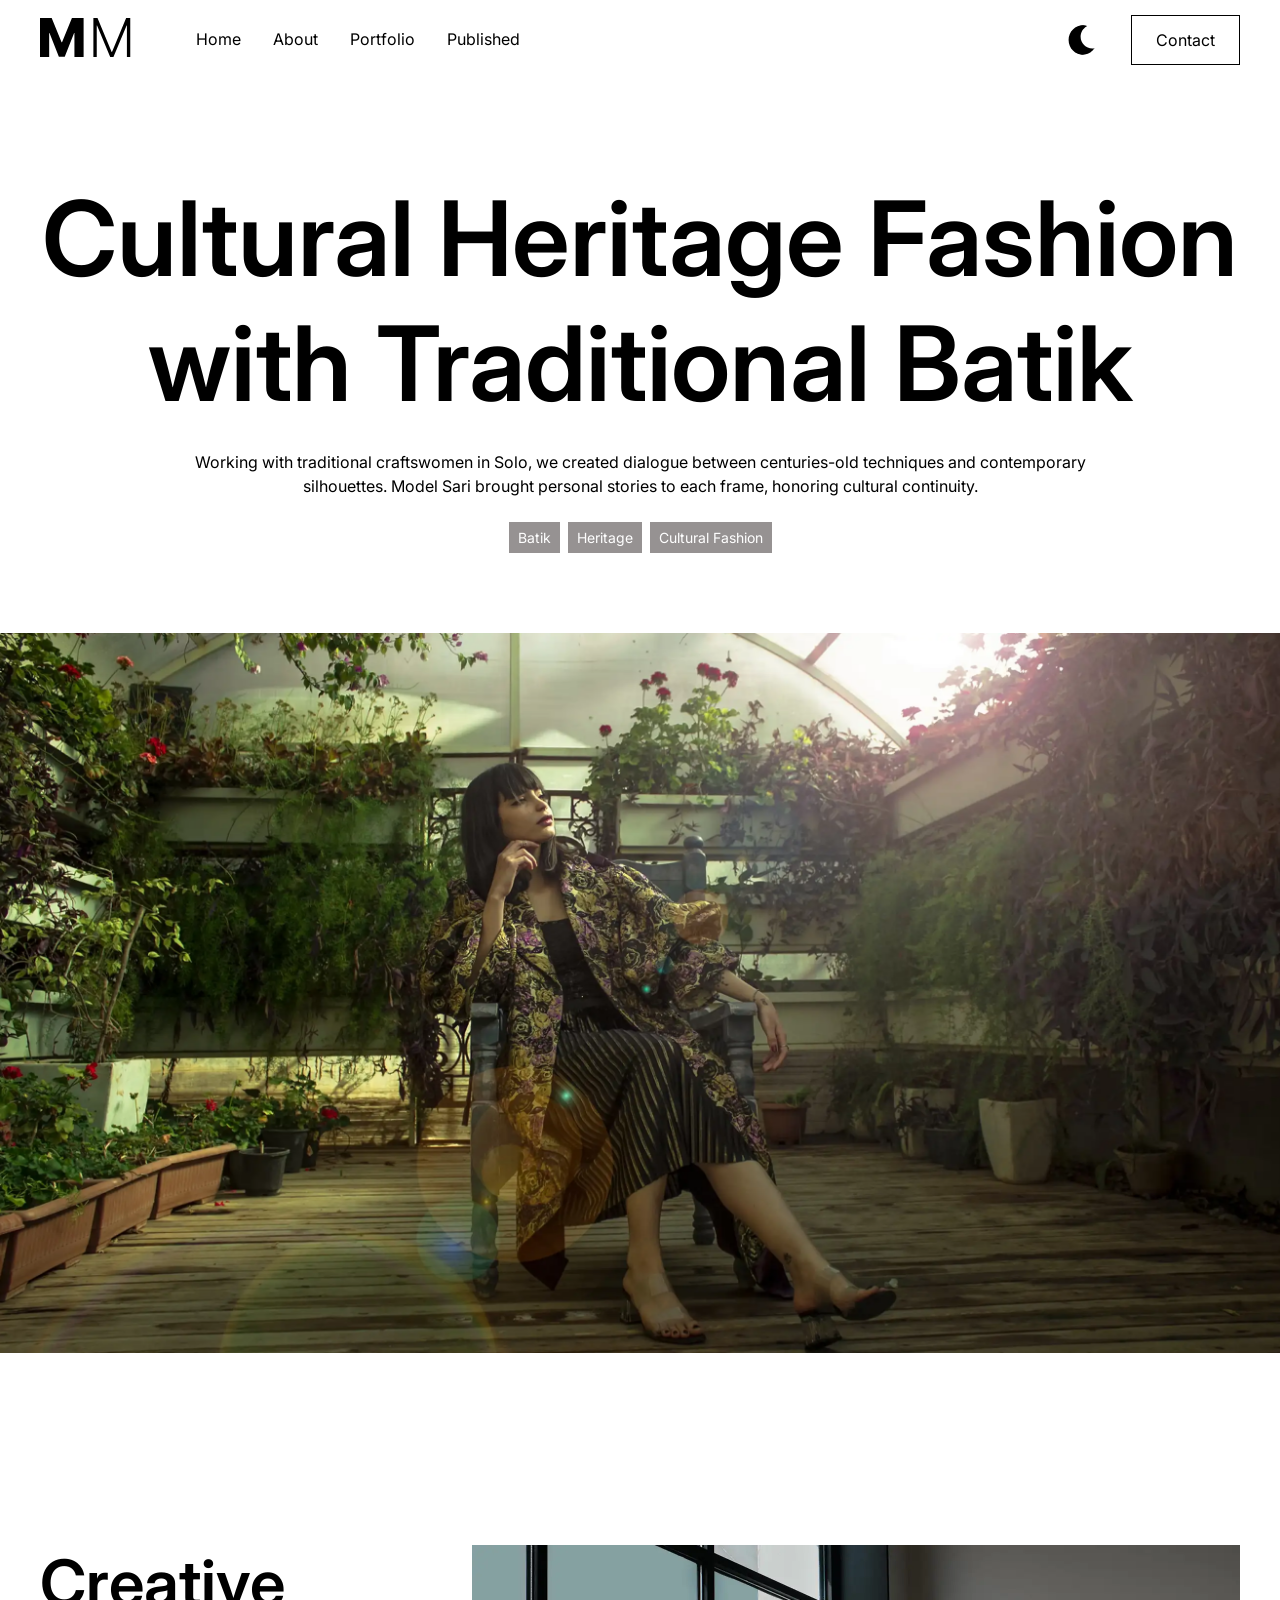
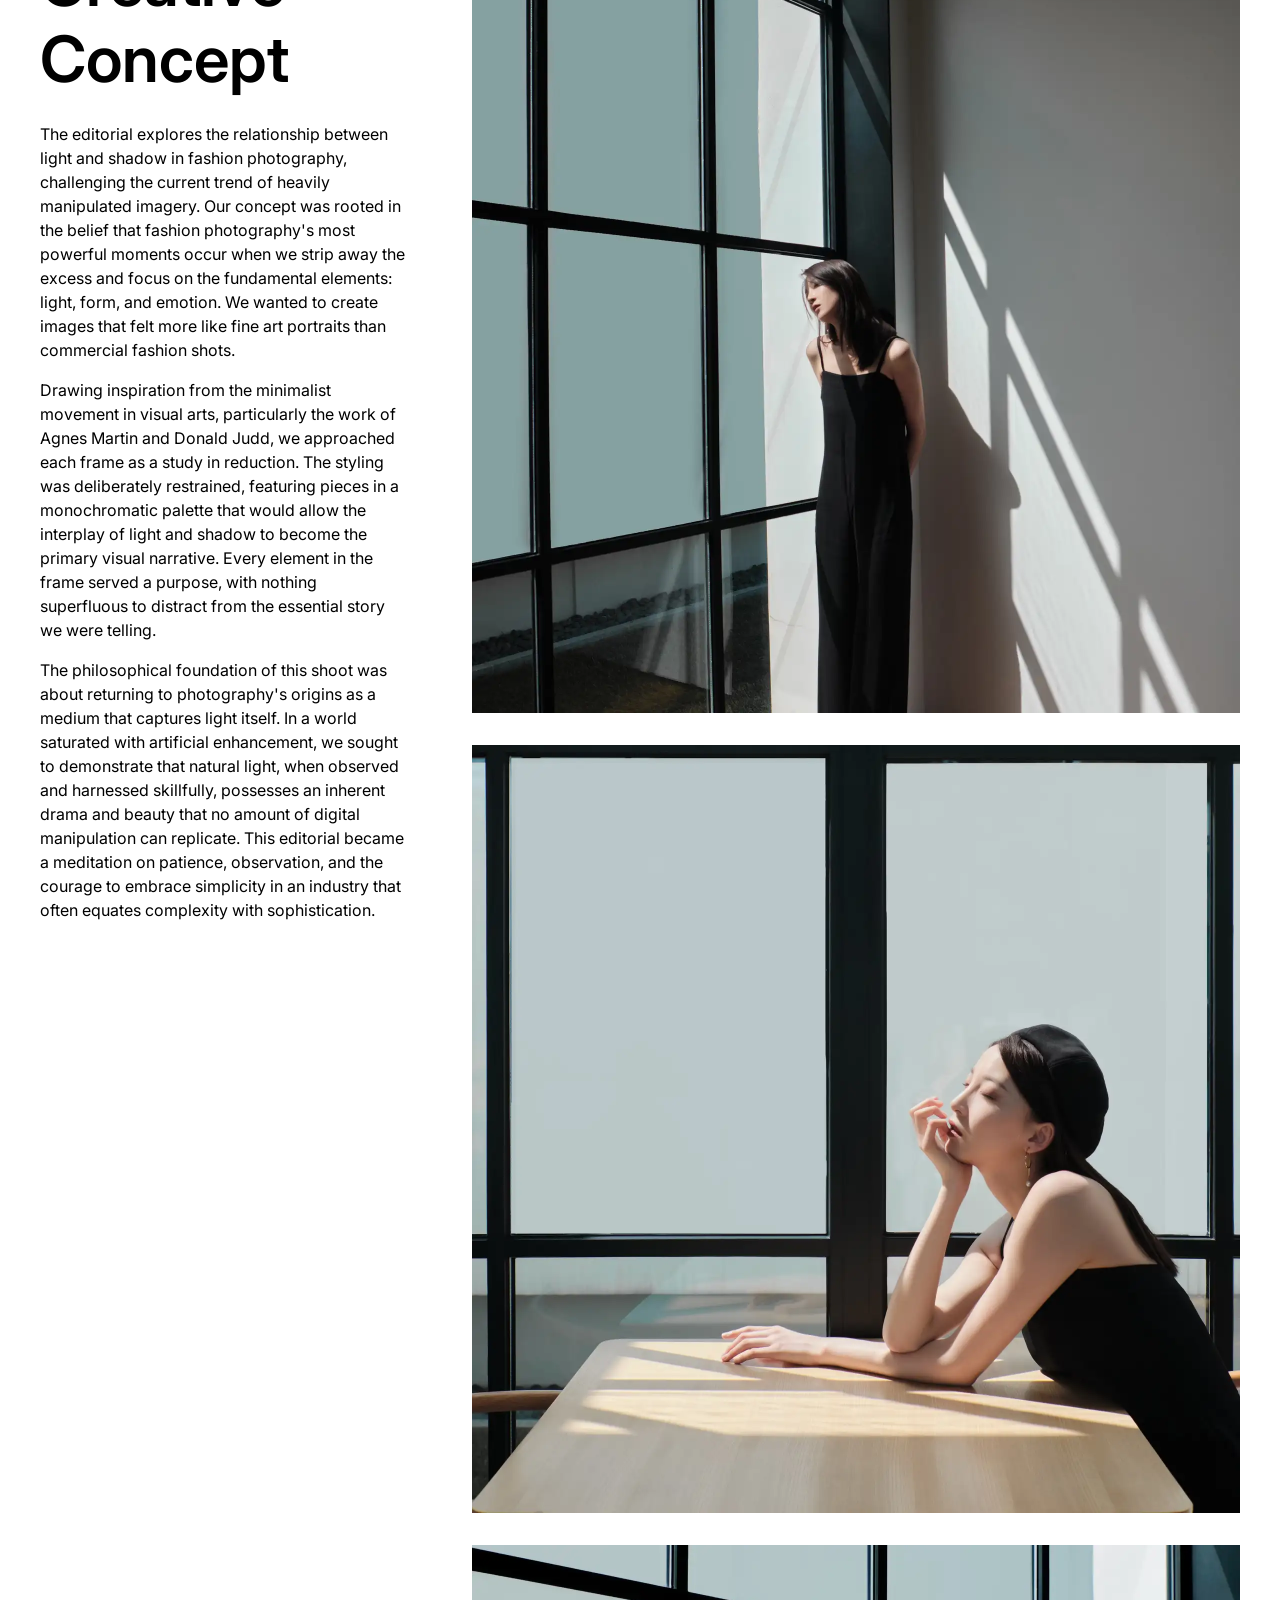
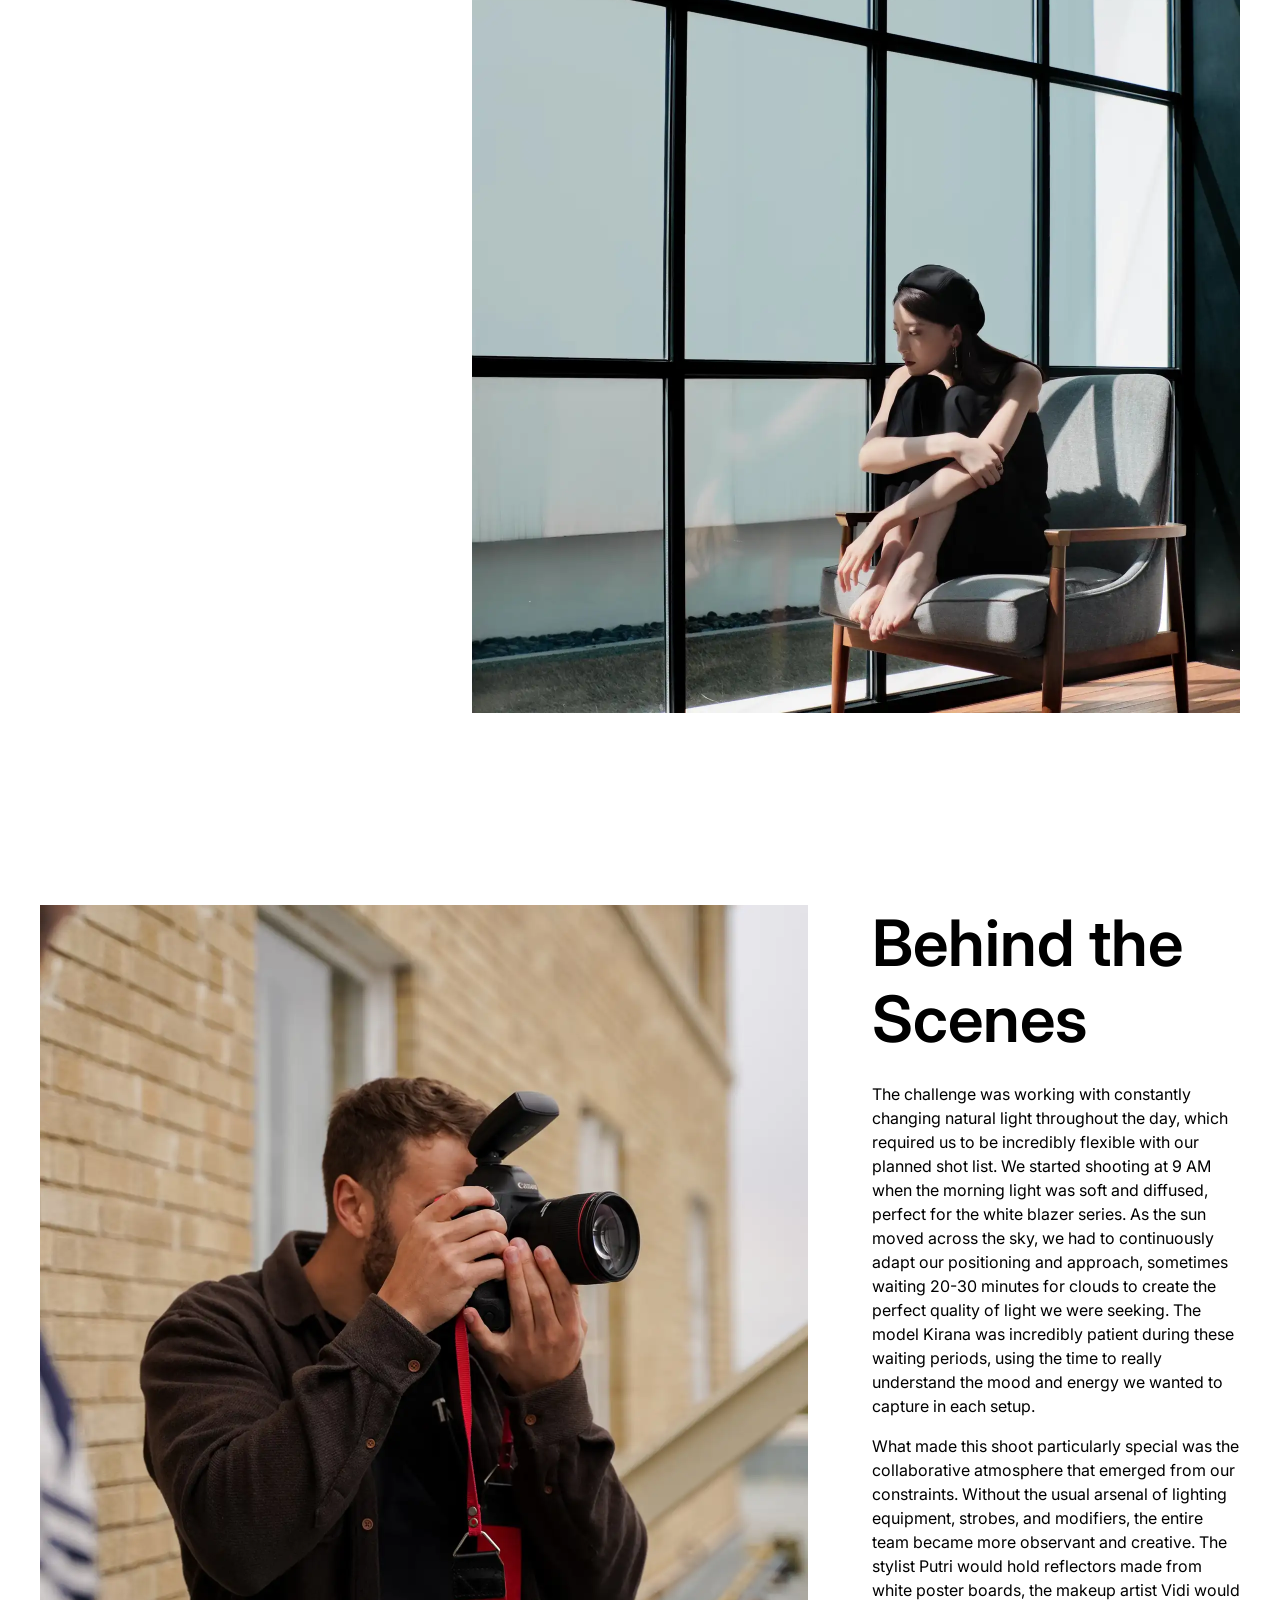
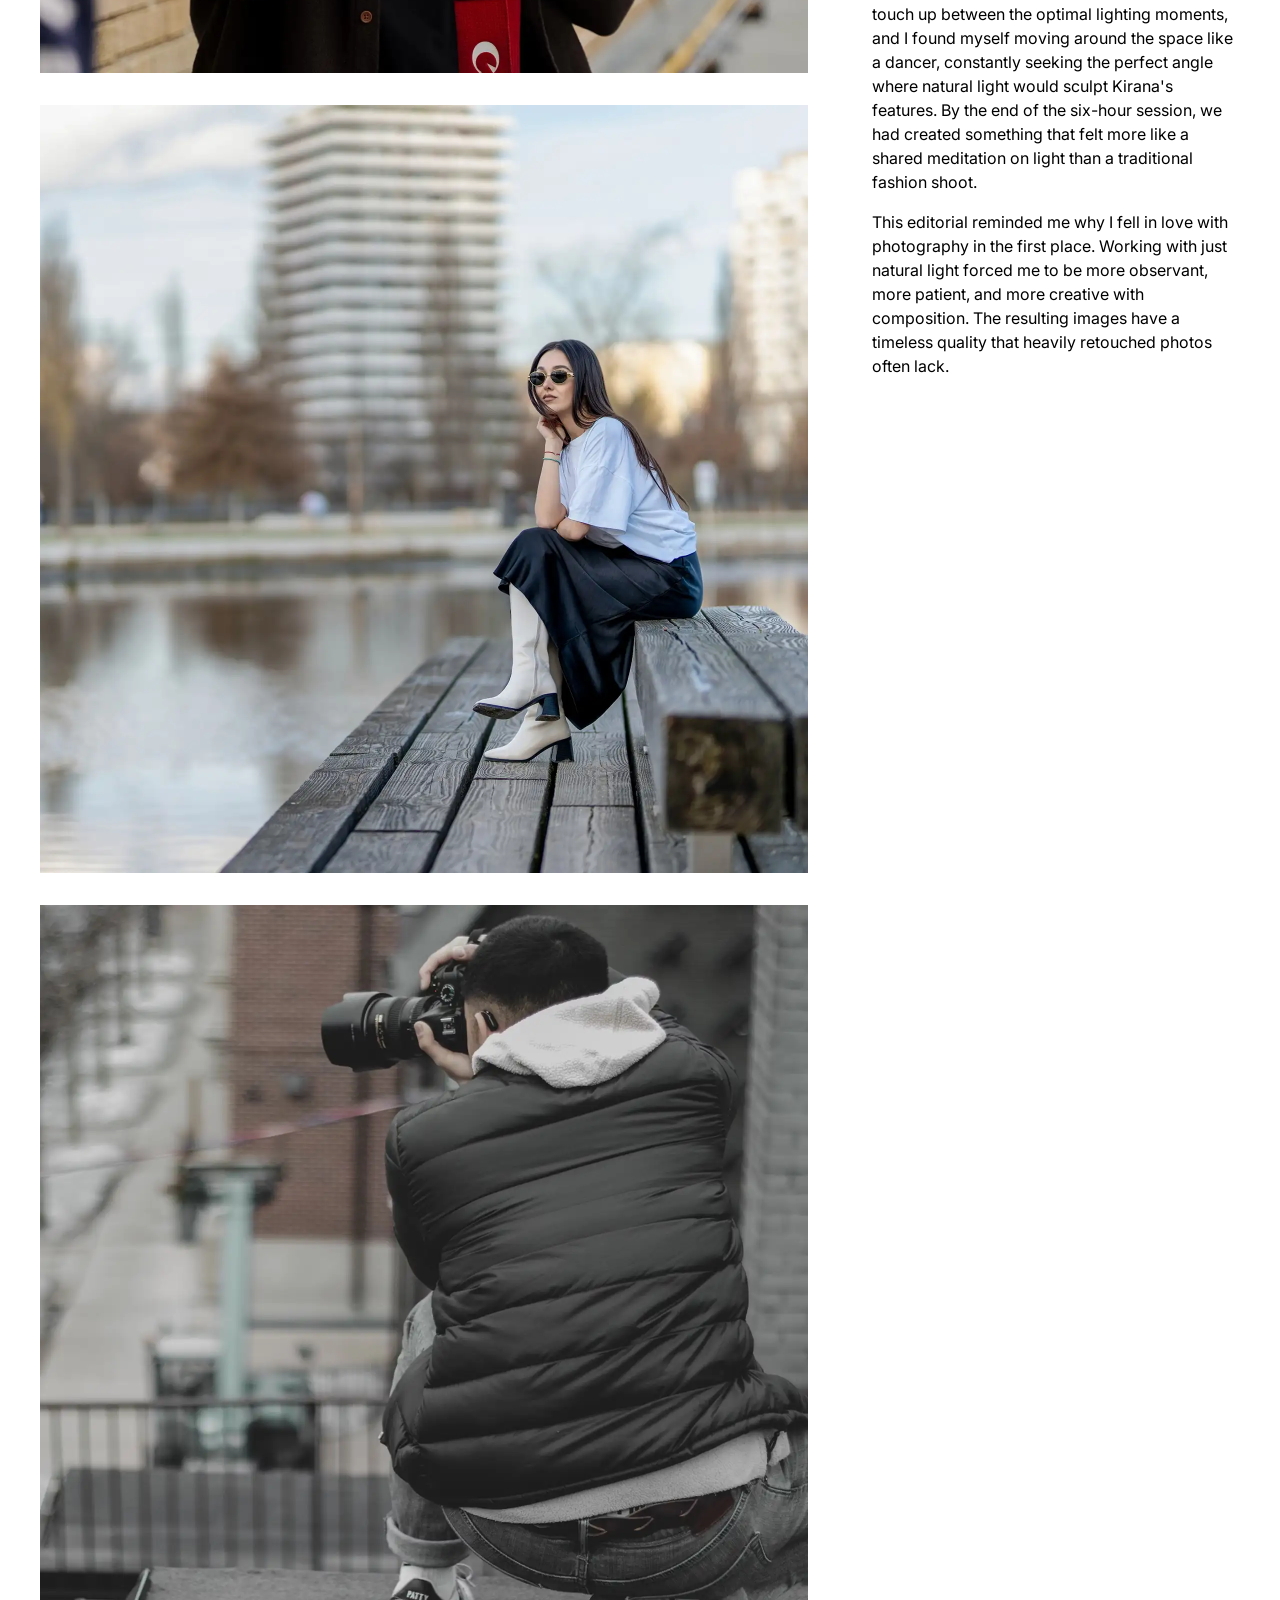
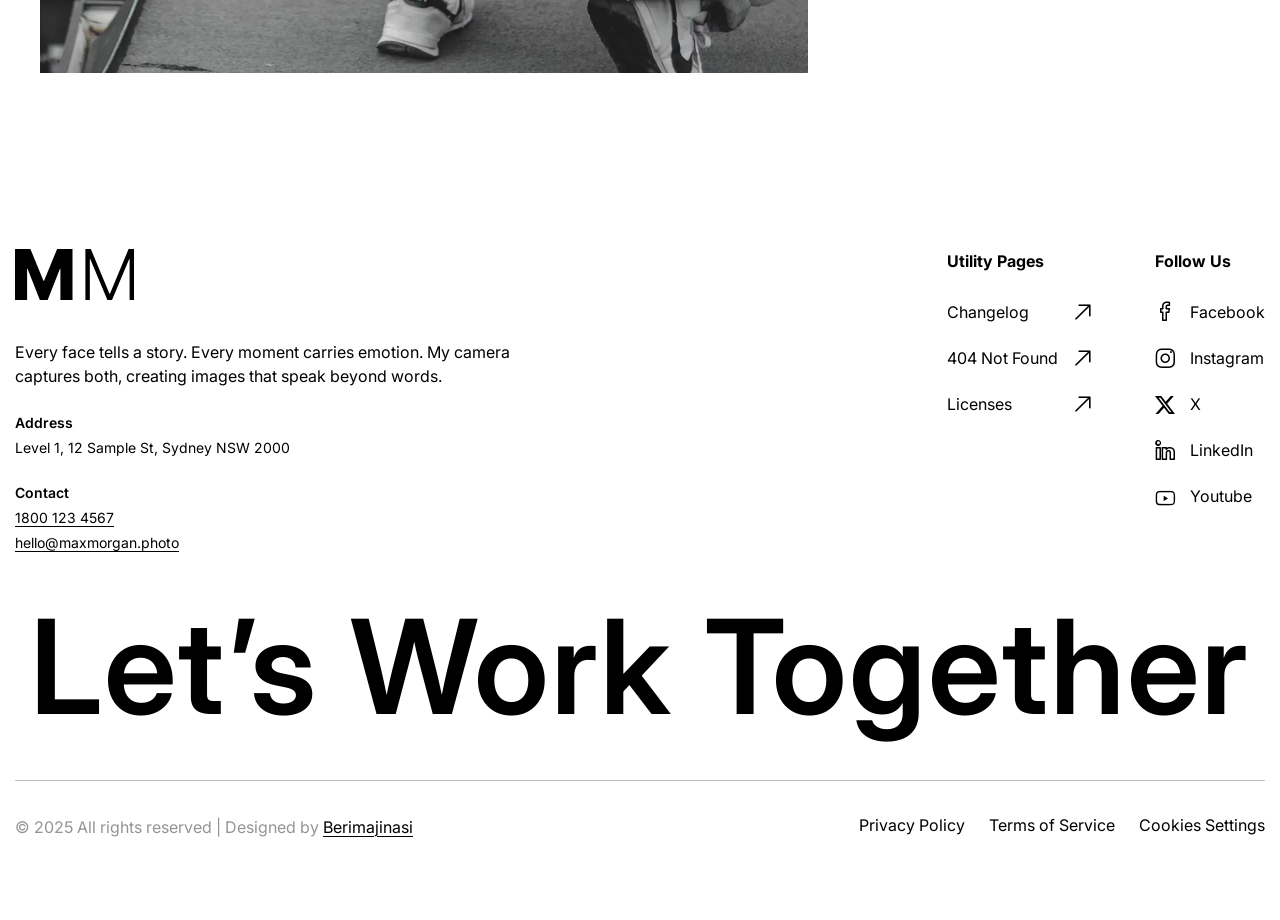
==== culturalbatik.html @ 248e58ad "Updates" ====
<!doctype html>
<html data-fls-darklite="" lang="en">
	<head>
		<meta charset="UTF-8">
		<meta name="viewport" content="width=device-width, initial-scale=1.0">
		<link rel="shortcut icon" href="./assets/img/favicon.ico">
		<title>Portfolio Cultural Batik</title>
		<link rel="modulepreload" crossorigin href="./js/common.min.js?v=1773000556198">
		<script type="module" crossorigin="" src="./js/popup.min.js?v=1773000556198"></script>
		<script type="module" crossorigin="" src="./js/labels.min.js?v=1773000556198"></script>
		<script type="module" crossorigin="" src="./js/blockhead.min.js?v=1773000556198"></script>
		<script type="module" crossorigin="" src="./js/article.min.js?v=1773000556198"></script>
		<link rel="stylesheet" crossorigin="" href="./css/popup.min.css?v=1773000556198">
		<link rel="stylesheet" crossorigin="" href="./css/labels.min.css?v=1773000556198">
		<link rel="stylesheet" crossorigin="" href="./css/blockhead.min.css?v=1773000556198">
		<link rel="stylesheet" crossorigin="" href="./css/article.min.css?v=1773000556198">
	</head>
	<body>
		<div class="wrapper">
			<header data-fls-header="" class="header">
				<div class="header__container">
					<div class="header__body">
						<a href="index.html" class="header__link-logo" aria-label="Go to home page">
							<svg class="header__logo" width="91" height="39" viewbox="0 0 91 39" xmlns="http://www.w3.org/2000/svg">
								<path d="M0 0H11.6733L21.5757 24.1465H22.0327L31.9351 0H43.6084V39H34.4297V15.0439H34.106L24.7368 38.7524H18.8716L9.50244 14.9106H9.17871V39H0V0Z"></path>
								<path d="M53.3917 0H57.505L71.6539 33.9727H71.9967L86.1456 0H90.2589V39H86.9073V7.52197H86.6027L73.444 39H70.2067L57.048 7.52197H56.7433V39H53.3917V0Z"></path>
							</svg>
						</a>
						<div class="header__menu menu">
							<nav class="menu__body">
								<ul class="menu__list">
									<li class="menu__item">
										<a href="index.html" class="menu__link">Home</a>
									</li>
									<li class="menu__item">
										<a href="#" class="menu__link">About</a>
									</li>
									<li class="menu__item">
										<a href="portfolio.html" class="menu__link">Portfolio</a>
									</li>
									<li class="menu__item">
										<a href="#" class="menu__link">Published</a>
									</li>
								</ul>
							</nav>
						</div>
						<div class="header__actions">
							<div data-fls-darklite="" class="theme">
								<button data-fls-darklite-set="" type="button" class="theme__change"></button>
								<button data-fls-darklite-reset="" type="button" class="theme__reset"></button>
							</div>
							<button data-fls-popup-link="popup" type="button" data-fls-button="" class="header__button button button--head">Contact</button>
							<button type="button" data-fls-menu="" class="header__icon-menu icon-menu">
								<span></span>
							</button>
						</div>
					</div>
				</div>
			</header>
			<main class="page">
				<article data-fls-article="" class="article" aria-labelledby="article-minimalist-title" aria-describedby="article-minimalist-desc">
					<header class="article__header">
						<div class="article__container">
							<div data-fls-blockhead="" class="article__blockhead blockhead">
								<div class="blockhead__content">
									<h1 id="article-minimalist-title" data-fls-title="" class="blockhead__title title">Cultural Heritage Fashion with Traditional Batik</h1>
									<div id="article-minimalist-desc" class="blockhead__text">
										<p>
											Working with traditional craftswomen in Solo, we created dialogue between centuries-old techniques and contemporary silhouettes. Model Sari brought personal stories to each frame, honoring cultural continuity.
										</p>
									</div>
								</div>
							</div>
							<ul data-fls-labels="" class="article__labels labels">
								<li class="labels__item">
									<a href="#" class="labels__link">Batik</a>
								</li>
								<li class="labels__item">
									<a href="#" class="labels__link">Heritage</a>
								</li>
								<li class="labels__item">
									<a href="#" class="labels__link">Cultural Fashion</a>
								</li>
							</ul>
						</div>
						<div class="article__background">
							<picture>
								<source media="(max-width: 600px)" srcset="./assets/img/portfolio/serene-garden-600.webp" type="image/webp">
								<source media="(max-width: 1200px)" srcset="./assets/img/portfolio/serene-garden-1200.webp" type="image/webp">
								<img alt="A serene portrait of a woman in a garden, highlighting her elegant attire and the surrounding flora." src="./assets/img/portfolio/serene-garden.webp">
							</picture>
						</div>
					</header>
					<div class="article__body">
						<div class="article__container">
							<section class="article__item item-article" aria-labelledby="item-article-concept-title" aria-describedby="item-article-concept-desc">
								<div class="item-article__content">
									<h2 id="item-article-concept-title" class="item-article__title">Creative Concept</h2>
									<div id="item-article-concept-desc" class="item-article__text">
										<p>
											The editorial explores the relationship between light and shadow in fashion photography, challenging the current trend of heavily manipulated imagery. Our concept was rooted in the belief that fashion photography's most powerful moments occur when we strip away the excess and focus on the fundamental elements: light, form, and emotion. We wanted to create images that felt more like fine art portraits than commercial fashion shots.
										</p>
										<p>
											Drawing inspiration from the minimalist movement in visual arts, particularly the work of Agnes Martin and Donald Judd, we approached each frame as a study in reduction. The styling was deliberately restrained, featuring pieces in a monochromatic palette that would allow the interplay of light and shadow to become the primary visual narrative. Every element in the frame served a purpose, with nothing superfluous to distract from the essential story we were telling.
										</p>
										<p>
											The philosophical foundation of this shoot was about returning to photography's origins as a medium that captures light itself. In a world saturated with artificial enhancement, we sought to demonstrate that natural light, when observed and harnessed skillfully, possesses an inherent drama and beauty that no amount of digital manipulation can replicate. This editorial became a meditation on patience, observation, and the courage to embrace simplicity in an industry that often equates complexity with sophistication.
										</p>
									</div>
								</div>
								<div class="item-article__images">
									<picture>
										<source media="(max-width: 600px)" srcset="./assets/img/portfolio/interior-woman-600.webp" type="image/webp">
										<source media="(max-width: 1200px)" srcset="./assets/img/portfolio/interior-woman-1200.webp" type="image/webp">
										<img alt="A stylish woman standing by a modern window in a minimalist interior space." src="./assets/img/portfolio/interior-woman.webp">
									</picture>
									<picture>
										<source media="(max-width: 600px)" srcset="./assets/img/portfolio/thoughtful-woman-600.webp" type="image/webp">
										<source media="(max-width: 1200px)" srcset="./assets/img/portfolio/thoughtful-woman-1200.webp" type="image/webp">
										<img alt="A thoughtful woman resting her chin on her hand while sitting at a table by a window." src="./assets/img/portfolio/thoughtful-woman.webp">
									</picture>
									<picture>
										<source media="(max-width: 600px)" srcset="./assets/img/portfolio/woman-relaxing-600.webp" type="image/webp">
										<source media="(max-width: 1200px)" srcset="./assets/img/portfolio/woman-relaxing-1200.webp" type="image/webp">
										<img alt="A woman relaxing in a modern space, sitting comfortably in a chair by the window." src="./assets/img/portfolio/woman-relaxing.webp">
									</picture>
								</div>
							</section>
							<section class="article__item item-article" aria-labelledby="item-article-scenes-title" aria-describedby="item-article-scenes-desc">
								<div class="item-article__content">
									<h2 id="item-article-scenes-title" class="item-article__title">Behind the Scenes</h2>
									<div id="item-article-scenes-desc" class="item-article__text">
										<p>
											The challenge was working with constantly changing natural light throughout the day, which required us to be incredibly flexible with our planned shot list. We started shooting at 9 AM when the morning light was soft and diffused, perfect for the white blazer series. As the sun moved across the sky, we had to continuously adapt our positioning and approach, sometimes waiting 20-30 minutes for clouds to create the perfect quality of light we were seeking. The model Kirana was incredibly patient during these waiting periods, using the time to really understand the mood and energy we wanted to capture in each setup.
										</p>
										<p>
											What made this shoot particularly special was the collaborative atmosphere that emerged from our constraints. Without the usual arsenal of lighting equipment, strobes, and modifiers, the entire team became more observant and creative. The stylist Putri would hold reflectors made from white poster boards, the makeup artist Vidi would touch up between the optimal lighting moments, and I found myself moving around the space like a dancer, constantly seeking the perfect angle where natural light would sculpt Kirana's features. By the end of the six-hour session, we had created something that felt more like a shared meditation on light than a traditional fashion shoot.
										</p>
										<p>
											This editorial reminded me why I fell in love with photography in the first place. Working with just natural light forced me to be more observant, more patient, and more creative with composition. The resulting images have a timeless quality that heavily retouched photos often lack.
										</p>
									</div>
								</div>
								<div class="item-article__images">
									<picture>
										<source media="(max-width: 600px)" srcset="./assets/img/portfolio/capturing-moments-600.webp" type="image/webp">
										<source media="(max-width: 1200px)" srcset="./assets/img/portfolio/capturing-moments-1200.webp" type="image/webp">
										<img alt="A photographer capturing moments with a camera in a natural setting." src="./assets/img/portfolio/capturing-moments.webp">
									</picture>
									<picture>
										<source media="(max-width: 600px)" srcset="./assets/img/portfolio/lakeside-relaxation-600.webp" type="image/webp">
										<source media="(max-width: 1200px)" srcset="./assets/img/portfolio/lakeside-relaxation-1200.webp" type="image/webp">
										<img alt="A woman relaxing by the lakeside, enjoying the serene environment." src="./assets/img/portfolio/lakeside-relaxation.webp">
									</picture>
									<picture>
										<source media="(max-width: 600px)" srcset="./assets/img/portfolio/rooftop-photographer-600.webp" type="image/webp">
										<source media="(max-width: 1200px)" srcset="./assets/img/portfolio/rooftop-photographer-1200.webp" type="image/webp">
										<img alt="A photographer on a rooftop, dressed in a black puffer jacket, taking photos of the street below." src="./assets/img/portfolio/rooftop-photographer.webp">
									</picture>
								</div>
							</section>
						</div>
					</div>
				</article>
			</main>
			<footer data-fls-footer="" class="footer">
				<div class="footer__container">
					<div class="footer__body">
						<div class="footer__content">
							<div class="footer__main">
								<a href="index.html" class="footer__link-logo" aria-label="Go to home page">
									<svg class="footer__logo" width="91" height="39" viewbox="0 0 91 39" xmlns="http://www.w3.org/2000/svg">
										<path d="M0 0H11.6733L21.5757 24.1465H22.0327L31.9351 0H43.6084V39H34.4297V15.0439H34.106L24.7368 38.7524H18.8716L9.50244 14.9106H9.17871V39H0V0Z"></path>
										<path d="M53.3917 0H57.505L71.6539 33.9727H71.9967L86.1456 0H90.2589V39H86.9073V7.52197H86.6027L73.444 39H70.2067L57.048 7.52197H56.7433V39H53.3917V0Z"></path>
									</svg>
								</a>
								<div class="footer__text">
									<p>
										Every face tells a story. Every moment carries emotion. My camera
							captures both, creating images that speak beyond words.
									</p>
								</div>
								<div data-fls-info="" class="footer__info info">
									<div class="info__row">
										<span class="info__title">Address</span>
										<address class="info__address">
											<p>Level 1, 12 Sample St, Sydney NSW 2000</p>
										</address>
									</div>
									<div class="info__row">
										<span class="info__title">Contact</span>
										<ul class="info__list">
											<li class="info__item">
												<a href="tel:18001234567" class="info__link">1800 123 4567</a>
											</li>
											<li class="info__item">
												<a href="mailto:hello@maxmorgan.photo" class="info__link">hello@maxmorgan.photo</a>
											</li>
										</ul>
									</div>
								</div>
							</div>
							<div class="footer__menu">
								<div class="footer__column">
									<h4 class="footer__label">Utility Pages</h4>
									<ul class="footer__list utility">
										<li class="utility__item">
											<a href="#" data-fls-button="" class="utility__link button button--icon-arrow-up-right">
												<span>Changelog</span>
											</a>
										</li>
										<li class="utility__item">
											<a href="error.html" data-fls-button="" class="utility__link button button--icon-arrow-up-right">
												<span>404 Not Found</span>
											</a>
										</li>
										<li class="utility__item">
											<a href="#" data-fls-button="" class="utility__link button button--icon-arrow-up-right">
												<span>Licenses</span>
											</a>
										</li>
									</ul>
								</div>
								<div class="footer__column">
									<h4 class="footer__label">Follow Us</h4>
									<ul data-fls-social="" class="footer__list social">
										<li class="social__item">
											<a href="https://www.facebook.com/" data-fls-button="" class="social__link button button--social button--icon-facebook" target="_blank" rel="noopener noreferrer" aria-label="Facebook (opens in new tab)">
												<span>Facebook</span>
											</a>
										</li>
										<li>
											<a href="https://www.instagram.com/" data-fls-button="" class="social__link button button--social button--icon-instagram" target="_blank" rel="noopener noreferrer" aria-label="Instagram (opens in new tab)">
												<span>Instagram</span>
											</a>
										</li>
										<li class="social__item">
											<a href="https://www.x.com/" data-fls-button="" class="social__link button button--social button--icon-x" target="_blank" rel="noopener noreferrer" aria-label="X (opens in new tab)">
												<span>X</span>
											</a>
										</li>
										<li class="social__item">
											<a href="https://www.linkedin.com/" data-fls-button="" class="social__link button button--social button--icon-linkedin" target="_blank" rel="noopener noreferrer" aria-label="LinkedIn (opens in new tab)">
												<span>LinkedIn</span>
											</a>
										</li>
										<li class="social__item">
											<a href="https://www.youtube.com/" data-fls-button="" class="social__link button button--social button--icon-youtube" target="_blank" rel="noopener noreferrer" aria-label="Youtube (opens in new tab)">
												<span>Youtube</span>
											</a>
										</li>
									</ul>
								</div>
							</div>
						</div>
						<div class="footer__statement">
							<h2 data-fls-title="" class="footer__title title title--medium">let’s Work
					Together</h2>
						</div>
					</div>
					<div class="footer__bottom">
						<div class="footer__copy">
							<p>
								© 2025 All rights reserved | Designed by
								<a href="#">Berimajinasi</a>
							</p>
						</div>
						<ul class="footer__policy-list">
							<li class="footer__policy-item">
								<a href="#" class="footer__policy-link">Privacy Policy</a>
							</li>
							<li class="footer__policy-item">
								<a href="#" class="footer__policy-link">Terms of Service</a>
							</li>
							<li class="footer__policy-item">
								<a href="#" class="footer__policy-link">Cookies Settings</a>
							</li>
						</ul>
					</div>
				</div>
			</footer>
		</div>
		<div data-fls-lp="" data-fls-popup="popup" aria-hidden="true" class="popup">
			<div data-fls-popup-wrapper="" class="popup__wrapper">
				<div data-fls-popup-body="" class="popup__body">
					<div class="popup__actions">
						<button data-fls-popup-close="" type="button" class="popup__close">
							<svg width="23" height="23" viewbox="0 0 23 23" fill="none" xmlns="http://www.w3.org/2000/svg">
								<path opacity="0.850056" d="M1.73333 1.48883L21.5469 21.0288" stroke="#979797" stroke-linecap="square"></path>
								<path opacity="0.850056" d="M21.2667 1.48883L1.45309 21.0288" stroke="#979797" stroke-linecap="square"></path>
							</svg>
						</button>
					</div>
					<div data-fls-popup-content="" class="popup__content">
						<div class="popup__statement">
							<h2 data-fls-title="" class="popup__title title title--medium">let’s Work Together</h2>
						</div>
						<div class="popup__inner">
							<div class="popup__info info-popup">
								<div class="info-popup__text">
									<p>
										Every face tells a story. Every moment carries emotion. My camera captures both, creating images that speak beyond words.
									</p>
								</div>
								<div data-fls-info="" class="info-popup__info info">
									<div class="info__row">
										<span class="info__title">Address</span>
										<address class="info__address">
											<p>Level 1, 12 Sample St, Sydney NSW 2000</p>
										</address>
									</div>
									<div class="info__row">
										<span class="info__title">Contact</span>
										<ul class="info__list">
											<li class="info__item">
												<a href="tel:18001234567" class="info__link">1800 123 4567</a>
											</li>
											<li class="info__item">
												<a href="mailto:hello@maxmorgan.photo" class="info__link">hello@maxmorgan.photo</a>
											</li>
										</ul>
									</div>
								</div>
								<div class="info-popup__follow-us follow-us">
									<h4 class="follow-us__label">Follow Us</h4>
									<ul data-fls-social="" class="follow-us__list social">
										<li class="social__item">
											<a href="https://www.facebook.com/" data-fls-button="" class="social__link button button--social button--icon-facebook" target="_blank" rel="noopener noreferrer" aria-label="Facebook (opens in new tab)">
												<span>Facebook</span>
											</a>
										</li>
										<li>
											<a href="https://www.instagram.com/" data-fls-button="" class="social__link button button--social button--icon-instagram" target="_blank" rel="noopener noreferrer" aria-label="Instagram (opens in new tab)">
												<span>Instagram</span>
											</a>
										</li>
										<li class="social__item">
											<a href="https://www.x.com/" data-fls-button="" class="social__link button button--social button--icon-x" target="_blank" rel="noopener noreferrer" aria-label="X (opens in new tab)">
												<span>X</span>
											</a>
										</li>
										<li class="social__item">
											<a href="https://www.linkedin.com/" data-fls-button="" class="social__link button button--social button--icon-linkedin" target="_blank" rel="noopener noreferrer" aria-label="LinkedIn (opens in new tab)">
												<span>LinkedIn</span>
											</a>
										</li>
										<li class="social__item">
											<a href="https://www.youtube.com/" data-fls-button="" class="social__link button button--social button--icon-youtube" target="_blank" rel="noopener noreferrer" aria-label="Youtube (opens in new tab)">
												<span>Youtube</span>
											</a>
										</li>
									</ul>
								</div>
							</div>
							<div data-fls-dynamic=".popup__info, 767.98, 1" class="popup__form">
								<form data-fls-form="dev" action="#" data-fls-form-popup="form-message" class="form">
									<div class="form__body">
										<div class="form__line">
											<label class="form__label" for="input-name">What’s your name?</label>
											<input data-fls-input="" data-fls-form-validatenow="" required autocomplete="off" type="text" name="form[name]" data-fls-form-errtext="The field is required." class="form__input input" id="input-name" placeholder="Type your full name*">
										</div>
										<div class="form__line">
											<label class="form__label" for="input-email">What’s your email address?</label>
											<input data-fls-input="" data-fls-form-validatenow="" required autocomplete="off" type="email" name="form[email]" data-fls-form-errtext="The field is required." class="form__input input" id="input-email" placeholder="name@email.com*">
										</div>
										<div class="form__line">
											<label class="form__label" for="input-tel-number">What’s your phone number?</label>
											<input data-fls-input="" data-fls-form-validatenow="" required autocomplete="off" type="tel" name="form[tel-number]" data-fls-form-errtext="The field is required." class="form__input input" id="input-tel-number" placeholder="+11 2222 333344*">
										</div>
										<div class="form__line">
											<label class="form__label" for="input-message">Tell us about your project?</label>
											<textarea data-fls-input="" data-fls-form-validatenow="" data-fls-input-autoheight="" required autocomplete="off" name="form[message]" data-fls-form-errtext="The field is required." placeholder="example i have project for traditional fashion...*" class="form__input input input--text-area" id="input-message"></textarea>
										</div>
										<div class="form__line">
											<label class="form__label" for="input-budget">What have you budgeted for this project?</label>
											<select data-fls-select="" name="form[budget]" id="input-budget" class="form__select select">
												<option value="1" selected>$50k</option>
												<option value="2">$50k - $100k</option>
												<option value="3">$100k - $200k</option>
												<option value="4">$200k+</option>
											</select>
										</div>
									</div>
									<div class="form__actions">
										<button type="submit" data-fls-button="" class="form__button button button--send button--icon-arrow-up-right">Send Message</button>
									</div>
								</form>
							</div>
						</div>
					</div>
				</div>
			</div>
		</div>
		<div data-fls-popup="form-message" aria-hidden="true" class="popup popup--message">
			<div data-fls-popup-wrapper="" class="popup__wrapper">
				<div data-fls-popup-body="" class="popup__body">
					<div class="popup__text">
						<p>Your form has been submitted successfully. We'll get back to you shortly.</p>
					</div>
					<button data-fls-button="" data-fls-popup-close="" type="button" class="popup__button button">OK</button>
				</div>
			</div>
		</div>
	</body>
</html>
---- css/popup.min.css ----
@import url("https://fonts.googleapis.com/css2?family=Inter:wght@400;500;600;700&display=swap");*{border:0;margin:0;padding:0}*,:after,:before{box-sizing:border-box}:after,:before{display:inline-block}body,html{height:100%}body{line-height:1;scrollbar-gutter:stable;-ms-text-size-adjust:100%;-moz-text-size-adjust:100%;-webkit-text-size-adjust:100%;-webkit-font-smoothing:antialiased;-moz-osx-font-smoothing:grayscale}button,input,textarea{background-color:transparent;color:inherit;font-family:inherit;font-size:inherit;line-height:inherit}input,textarea{width:100%}label{display:inline-block}button,option,select{cursor:pointer}a{color:inherit;display:inline-block;text-decoration:none}ul li{list-style:none}img{height:auto;max-width:100%;vertical-align:middle}h1,h2,h3,h4,h5,h6{font-size:inherit;font-weight:inherit}address{font-style:normal}@font-face{font-display:swap;font-family:iconfont;src:url(../assets/fonts/iconfont.woff2?b7dcf77ce4fb89ac268a92bd21dc97d3) format("woff2")}[class*="--icon-"]:before{font-family:iconfont}[class*="--icon-youtube"]:before{content:"\f101"}[class*="--icon-x"]:before{content:"\f102"}[class*="--icon-linkedin"]:before{content:"\f103"}[class*="--icon-instagram"]:before{content:"\f104"}[class*="--icon-facebook"]:before{content:"\f105"}[class*="--icon-chevron"]:before{content:"\f106"}[class*="--icon-arrow-up-right"]:before{content:"\f107"}:root{--white:#fff;--black:#000;--primary:#fff;--secondary:#000;--mono-light:#aaa;--mono-gray:#444;--border-gray:#666;--error:#ff7e83;--black-rgb:0,0,0}body{background-color:var(--secondary);color:var(--primary);font-family:Inter,sans-serif;font-size:1rem;line-height:1.5;min-width:20rem;transition:color .3s ease 0s,background-color .3s ease 0s}[data-fls-scrolllock] body{overflow:hidden;overscroll-behavior:none;touch-action:none}.wrapper{display:flex;flex-direction:column;min-height:100%;overflow:clip}.wrapper>main{flex:1 1 auto}.wrapper>*{min-width:0}[class*=__container]{margin:0 auto;max-width:76.875rem;padding-left:.9375rem;padding-right:.9375rem}.select{min-width:0}.select,.select__body{position:relative}.select__title{border-bottom:.0625rem solid var(--border-gray);cursor:pointer;text-align:left;transition:border-color .3s ease;width:100%}html:not([data-fls-touch]) .select__title:hover{border-color:var(--primary)}.select__value{align-items:center;display:flex;flex-direction:row-reverse;gap:.625rem;height:1.875rem;min-width:0}.select__value>*{flex:1 1 auto}.select__value.--select-pseudo-label:before{content:attr(data-pseudo-label);opacity:.5}.select__value:before{align-items:center;display:flex;font-size:.625rem!important;font-size:1.25rem;justify-content:center;rotate:90deg;transition:rotate .3s ease;width:1.875rem}.select__content,.select__text{flex:1 1 auto;overflow:hidden;text-overflow:ellipsis;white-space:nowrap}.select__input{background-color:transparent;height:100%;padding:0 .625rem;width:100%}.--select-active .select__input::placeholder{color:#000}.--select-focus .select__input::placeholder{opacity:.5}.select__options{background-color:var(--primary);border-top:0;color:var(--secondary);left:0;min-width:100%;padding-block:.5rem;position:absolute;top:calc(100% - .0625rem)}.select__scroll{max-height:12.5rem;overflow-x:hidden;overflow-y:auto}.select__option{color:inherit;cursor:pointer;padding:.3125rem .625rem;text-align:left;transition:background-color .2s ease,color .2s ease;width:100%}html:not([data-fls-touch]) .select__option:hover{background-color:var(--secondary);color:var(--primary)}.select__row{align-items:center;display:inline-flex}.select--show-top .select__options{bottom:calc(100% - .0625rem);top:auto}.select.--select-open .select__value:before{rotate:-90deg}.--select-tag{cursor:pointer}.menu{flex-grow:1}.menu__link{position:relative}.menu__link:after{background-color:var(--primary);bottom:0;content:"";height:.0625rem;left:50%;position:absolute;transition:width .3s,left .3s;width:0}.icon-menu{display:none}.header{background-color:var(--secondary);left:0;position:sticky;right:0;top:0;transition:background-color .3s;z-index:50}.header__body{align-items:center;display:flex;padding-bottom:.3125rem;padding-top:.3125rem;transition:min-height .3s ease}.header__logo path{fill:var(--primary);transition:fill .3s ease}.header__actions,.header__logo{position:relative;z-index:3}.header__actions{align-items:center;display:flex}.footer__container{display:grid;max-width:83.875rem}.footer__logo{height:auto}.footer__logo path{fill:var(--primary);transition:fill .3s ease}.footer__logo{position:relative;z-index:3}html:not([data-fls-touch]) .footer__link-logo:hover path{fill:var(--mono-light)}.footer__list{display:flex;flex-direction:column}.footer__body{display:grid}.footer__content{display:flex;flex-wrap:wrap}.footer__main{align-items:flex-start;display:flex;flex-direction:column}.footer__menu{display:flex;flex-wrap:wrap}.footer__label{font-weight:700}.footer__statement{text-align:center;text-wrap:balance}.footer__bottom{border-top:.0625rem solid var(--border-gray);column-gap:.9375rem;display:flex}.footer__copy{color:var(--mono-light)}.footer__copy a{color:var(--primary);text-decoration:underline;text-decoration-thickness:.0625rem;text-underline-offset:.1875rem;transition:text-decoration-color .2s ease}.footer__policy-list{align-items:center;column-gap:1.5rem;display:flex;flex-wrap:wrap}.footer__policy-link{padding-bottom:.1875rem;position:relative}.footer__policy-link:after{background-color:var(--primary);bottom:0;content:"";height:.0625rem;left:50%;position:absolute;transition:width .3s,left .3s;width:0}.utility__link{justify-content:space-between!important;padding-block:.5rem!important}input[type=email],input[type=tel],input[type=text],textarea{-webkit-appearance:none;-moz-appearance:none;appearance:none}.input{border-bottom:.0625rem solid var(--border-gray);border-radius:0!important;caret-color:inherit;display:block;padding-right:.625rem;transition:border-color .3s ease;width:100%}html:not([data-fls-touch]) .input:hover::placeholder{color:var(--primary)}html:not([data-fls-touch]) .input:hover{border-color:var(--primary)}.input[placeholder]:not([data-fls-placeholder-nohiden])::placeholder{color:var(--mono-gray);transition:opacity .3s,color .3s}.input[placeholder]:not([data-fls-placeholder-nohiden]):focus::placeholder{opacity:0}textarea.input{padding:0;resize:vertical}[data-fls-form-error]{color:var(--error)}.form,.form__body{display:grid}.form__actions{align-items:flex-start;display:inline-flex}.form__button{align-self:flex-start}.button{align-items:center;border:.0625rem solid var(--primary);display:flex;font-size:1rem;justify-content:center;line-height:1.5;padding:.75rem 1.5rem;transition:color .3s ease,background-color .3s ease}.button--send,.button--white{background-color:var(--primary);color:var(--secondary)}.button--icon-arrow-up-right,.button--icon-chevron,.button--social{border:none;flex-direction:row-reverse;gap:1.0625rem;padding:0}.button--icon-arrow-up-right:before,.button--icon-chevron:before,.button--social:before{transition:translate .3s ease,scale .3s ease,rotate .6s ease}.button--icon-arrow-up-right span,.button--icon-chevron span,.button--social span{padding:.1875rem 0;position:relative;transition:translate .5s ease;will-change:translate}.button--icon-arrow-up-right span:after,.button--icon-chevron span:after,.button--social span:after{background-color:var(--primary);bottom:0;content:"";height:.0625rem;left:0;position:absolute;transition:width .3s ease;width:0}.button--icon-arrow-up-right{width:100%}.button--social{flex-direction:row;gap:.9375rem}.button--social:before{font-size:1.25rem;text-align:center;width:1.25rem;will-change:scale}.button--send{border:.0625rem solid var(--primary);padding:.75rem 1.5rem;width:auto}[data-fls-darklite-light]{--primary:#000;--secondary:#fff;--mono-light:#979393;--mono-gray:#969292;--error:#a04245;--border-gray:#bebebe;--black-rgb:255,255,255}[data-fls-darklite-light] .theme__change{background:url(../assets/img/icons/moon.svg) 0 0/100% no-repeat}[data-fls-darklite-dark]{--primary:#fff;--secondary:#000;--mono-light:#aaa;--mono-gray:#444;--error:#ff7e83;--border-gray:#666;--black-rgb:0,0,0}[data-fls-darklite-dark] .theme__change{background:url(../assets/img/icons/sun.svg) 0 0/100% no-repeat}.theme{align-items:center;border-radius:50%;display:flex;justify-content:center;padding:.25rem;position:relative;transition:background-color .3s}.theme__change{block-size:1.875rem;border-radius:50%;cursor:pointer;flex:0 0 1.875rem;inline-size:1.875rem;transition:background .3s}.title{font-weight:600;line-height:1.2}.title--medium{letter-spacing:.125rem;text-transform:capitalize}.title--big,.title--medium,.title--small{line-height:1}.social__link{padding-block:.5rem}.social{align-items:start}.info{display:grid}.info__row{font-size:.875rem}.info__address,.info__list,.info__row{display:grid;gap:.25rem}.info__title{font-weight:600}.info__link{text-decoration:underline;text-decoration-thickness:.0625rem;text-underline-offset:.1875rem;transition:text-decoration-color .2s ease}body:after{background-color:rgba(0,0,0,.5);content:"";height:100%;left:0;opacity:0;pointer-events:none;position:fixed;top:0;transition:opacity .8s ease 0s;width:100%;z-index:149}[data-fls-popup-open] body:after{opacity:1}[data-fls-popup]{bottom:0;left:0;pointer-events:none;position:fixed;right:0;top:0;transition:visibility .8s ease 0s;visibility:hidden}[data-fls-popup][data-fls-popup-active]{overflow:auto;pointer-events:auto;visibility:visible;z-index:150}[data-fls-popup-active] [data-fls-popup-body]{transform:scale(1);visibility:visible}[data-fls-popup-wrapper]{align-items:center;display:flex;flex:1 1 auto;flex-direction:column;justify-content:center;min-height:100%;width:100%}[data-fls-popup-body]{background-color:var(--secondary);border:.0625rem solid var(--primary);max-width:76.875rem;transform:scale(0);transition:transform .3s ease 0s,visibility .3s ease 0s;visibility:hidden;width:100%}.popup--message [data-fls-popup-body]{width:auto}.popup--message .popup__body{display:grid;place-items:center}.popup__actions{justify-content:flex-end}.popup__actions,.popup__close{align-items:center;display:flex}.popup__close{border:.0625rem solid var(--primary);justify-content:center;transition:background-color .3s ease}.popup__close path{stroke:var(--primary);stroke-width:.0625rem;transition:stroke .3s ease}.popup__content{display:grid}.popup__statement{text-wrap:balance}.popup__inner{column-gap:1.875rem;display:flex;justify-content:space-between}.info-popup{display:flex;flex-direction:column}.follow-us__label{font-weight:700}.follow-us__list{display:flex;flex-direction:column}.popup__text{text-wrap:pretty}.popup__text p:not(:last-child){margin-bottom:.3125rem}.popup__button{width:12.5rem}@media (width <= 61.99875em){.title--small{font-size:3.4375rem}[data-fls-popup-body]{padding-inline:.9375rem}.popup__title{font-size:5.625rem}}@media (max-width:59.56125em){.footer__content{flex-direction:column}}@media (max-width:56.31125em) and (width <= 20em){.footer__bottom{row-gap:.75rem}}@media (max-width:56.31125em){.footer__bottom{flex-direction:column-reverse}}@media (width <= 54.24875em){.popup__title{font-size:4.6875rem}}@media (width <= 47.99875em){[data-fls-popup-body]{padding-bottom:2.1875rem}}@media (max-width:47.99875em){.form__button{width:100%!important}.popup__inner{flex-direction:column}}@media (width <= 43.74875em){.header__body{min-height:3.4375rem}}@media (max-width:43.74875em) and (width <= 23.4375em){.menu__body{padding-top:4.0625rem}}@media (max-width:43.74875em) and (max-width:23.43625em){.menu__body{padding-top:3.75rem}.menu__body:before{height:3.5rem}}@media (max-width:43.74875em) and (any-hover:none){.icon-menu{cursor:default}}@media (max-width:43.74875em){.menu__body{height:100dvh;overflow:auto;padding-bottom:1.875rem;padding-left:.9375rem;padding-right:.9375rem}.menu__body,.menu__body:before{background-color:var(--secondary);position:fixed;right:-100%;top:0;transition:right .3s;width:100%}.menu__body:before{content:"";height:3.75rem;z-index:2}[data-fls-menu-open] .menu__body,[data-fls-menu-open] .menu__body:before{right:0}.menu__list{text-align:right}.menu__item{padding-block:1.25rem}.menu__item:not(:last-child){border-bottom:.0625rem solid var(--primary)}.menu__item:last-child{padding-bottom:0}.menu__link{font-size:2rem}.icon-menu{display:block;height:1.125rem;position:relative;width:1.875rem;z-index:5}.icon-menu span,.icon-menu:after,.icon-menu:before{background-color:var(--primary);border-radius:.625rem;content:"";height:.125rem;position:absolute;right:0;transition:all .3s ease 0s;width:100%}.icon-menu:before{top:0}.icon-menu:after{bottom:0}.icon-menu span{top:calc(50% - .0625rem)}[data-fls-menu-open] .icon-menu span{width:0}[data-fls-menu-open] .icon-menu:before{top:calc(50% - .0625rem);transform:rotate(-45deg)}[data-fls-menu-open] .icon-menu:after{bottom:calc(50% - .0625rem);transform:rotate(45deg)}}@media (max-width:29.99875em) and (width <= 20em){.footer__menu{gap:.9375rem}}@media (max-width:29.99875em){.footer__menu{flex-direction:column}.footer__column{width:100%}.footer__copy{text-align:center}.footer__policy-list{align-items:flex-start;flex-direction:column}.utility__link{padding-block:.25rem!important;width:100%}.social__link{padding-block:.25rem}.popup__button{width:100%}}@media (max-width:23.43625em){.button--head{padding:.625rem 1.25rem}}@media (width <= 20em){.select__title{padding-bottom:.75rem;padding-top:.5rem}.select__option,.select__title{font-size:1.125rem}.header__body{column-gap:.625rem}.header__logo{width:4.375rem}.header__actions{column-gap:.75rem}.footer{padding-bottom:1.375rem;padding-top:1.875rem}.footer__container{gap:1.5rem}.footer__logo{width:5.3125rem}.footer__body{gap:1.125rem}.footer__content{gap:1.25rem}.footer__main{gap:.75rem}.footer__menu{gap:2.8125rem}.footer__text:not(:first-child){margin-top:.3125rem}.footer__label:not(:last-child){margin-bottom:.3125rem}.footer__bottom{padding-top:1rem}.footer__policy-list{row-gap:.3125rem}.input{font-size:1.125rem;padding-bottom:.5rem}[data-fls-form-error]{font-size:.875rem;margin-top:.5rem}.form{gap:1.25rem}.form__body{gap:.9375rem}.form__label{font-size:1rem}.form__label:not(:last-child){padding-bottom:.1875rem}.form__label--sel:not(:last-child){padding-bottom:6.25e-8rem}.title{font-size:3rem}.title--big{font-size:4rem}.title--small{font-size:3rem}.title--medium{font-size:3.75rem}.title--medium-2{font-size:4rem}.title--hero{font-size:3.75rem}.info{gap:.75rem}[data-fls-popup]{padding-bottom:2.9375rem;padding-top:3.5625rem}[data-fls-popup-body]{padding-bottom:1.125rem;padding-top:1.125rem}.popup--message [data-fls-popup-body]{padding-block:1.5625rem;padding-inline:.9375rem}.popup--message .popup__body{gap:.9375rem}.popup__actions:not(:last-child){margin-bottom:1.25rem}.popup__close{padding:.375rem}.popup__content{gap:1.125rem}.popup__title{font-size:3.25rem}.popup__inner{row-gap:1.125rem}.info-popup{gap:1.375rem}.info-popup__text p:not(:last-child){margin-bottom:.25rem}.follow-us__label:not(:last-child){margin-bottom:.3125rem}.popup__text{font-size:1.125rem}}@media (max-width:43.74875em) and (width > 47.99875em){.menu__body{padding-top:7.75rem}}@media (min-width:43.74875em) and (width <= 20em){.menu__list{column-gap:.9375rem}}@media (max-width:29.99875em) and (width > 76.875em){.footer__menu{gap:2.8125rem}}@media (max-width:56.31125em) and (width > 76.875em){.footer__bottom{row-gap:1rem}}@media (width > 20em) and (width <= 76.875em){.select__title{padding-bottom:clamp(.75rem,.6620879120875rem + .4395604396vw,1rem);padding-top:clamp(.5rem,.45604395604375rem + .2197802198vw,.625rem)}.select__option,.select__title{font-size:clamp(1.125rem,1.08104395604375rem + .2197802198vw,1.25rem)}.header__body{column-gap:clamp(.625rem,-.58379120879375rem + 6.043956044vw,4.0625rem)}.header__logo{width:clamp(4.375rem,3.9134615384625rem + 2.3076923077vw,5.6875rem)}.header__actions{column-gap:clamp(.75rem,.35439560439375rem + 1.978021978vw,1.875rem)}.footer{padding-bottom:clamp(1.375rem,.100274725275rem + 6.3736263736vw,5rem);padding-top:clamp(1.875rem,.7760989011rem + 5.4945054945vw,5rem)}.footer__container{gap:clamp(1.5rem,.972527472525rem + 2.6373626374vw,3rem)}.footer__logo{width:clamp(5.3125rem,4.54326923076875rem + 3.8461538462vw,7.5rem)}.footer__body{gap:clamp(1.125rem,.46565934065625rem + 3.2967032967vw,3rem)}.footer__content{gap:clamp(1.25rem,.28296703296875rem + 4.8351648352vw,4rem)}.footer__main{gap:clamp(.75rem,.4862637362625rem + 1.3186813187vw,1.5rem)}.footer__menu{gap:clamp(2.8125rem,2.39491758241875rem + 2.0879120879vw,4rem)}.footer__text:not(:first-child){margin-top:clamp(.3125rem,.2026098901125rem + .5494505495vw,.625rem)}.footer__label:not(:last-child){margin-bottom:clamp(.3125rem,.07074175824375rem + 1.2087912088vw,1rem)}.footer__bottom{padding-top:clamp(1rem,.64835164835rem + 1.7582417582vw,2rem)}.footer__policy-list{row-gap:clamp(.3125rem,.2245879120875rem + .4395604396vw,.5625rem)}.input{font-size:clamp(1.125rem,1.08104395604375rem + .2197802198vw,1.25rem);padding-bottom:clamp(.5rem,.4120879120875rem + .4395604396vw,.75rem)}[data-fls-form-error]{font-size:clamp(.875rem,.83104395604375rem + .2197802198vw,1rem);margin-top:clamp(.5rem,.4120879120875rem + .4395604396vw,.75rem)}.form{gap:clamp(1.25rem,.28296703296875rem + 4.8351648352vw,4rem)}.form__body{gap:clamp(.9375rem,-.139423076925rem + 5.3846153846vw,4rem)}.form__label{font-size:clamp(1rem,.9120879120875rem + .4395604396vw,1.25rem)}.form__label:not(:last-child){padding-bottom:clamp(.1875rem,-.0982142857125rem + 1.4285714286vw,1rem)}.form__label--sel:not(:last-child){padding-bottom:clamp(6.25e-8rem,-.1318680473875rem + .6593405495vw,.375rem)}.title{font-size:clamp(3rem,1.76923076923125rem + 6.1538461538vw,6.5rem)}.title--big{font-size:clamp(4rem,.96703296703125rem + 15.1648351648vw,12.625rem)}.title--medium{font-size:clamp(3.75rem,2.1895604395625rem + 7.8021978022vw,8.1875rem)}.title--medium-2{font-size:clamp(4rem,2.725274725275rem + 6.3736263736vw,7.625rem)}.title--hero{font-size:clamp(3.75rem,2.78296703296875rem + 4.8351648352vw,6.5rem)}.info{gap:clamp(.75rem,.4862637362625rem + 1.3186813187vw,1.5rem)}[data-fls-popup]{padding-bottom:clamp(2.9375rem,2.563873626375rem + 1.8681318681vw,4rem);padding-top:clamp(3.5625rem,2.70535714285625rem + 4.2857142857vw,6rem)}[data-fls-popup-body]{padding-top:clamp(1.125rem,.53159340659375rem + 2.967032967vw,2.8125rem)}.popup--message [data-fls-popup-body]{padding-block:clamp(1.5625rem,1.1229395604375rem + 2.1978021978vw,2.8125rem);padding-inline:clamp(.9375rem,.60782967033125rem + 1.6483516484vw,1.875rem)}.popup--message .popup__body{gap:clamp(.9375rem,.60782967033125rem + 1.6483516484vw,1.875rem)}.popup__actions:not(:last-child){margin-bottom:clamp(1.25rem,1.03021978021875rem + 1.0989010989vw,1.875rem)}.popup__close{padding:clamp(.375rem,.33104395604375rem + .2197802198vw,.5rem)}.popup__content{gap:clamp(1.125rem,.46565934065625rem + 3.2967032967vw,3rem)}.popup__inner{row-gap:clamp(1.125rem,.64148351648125rem + 2.4175824176vw,2.5rem)}.info-popup{gap:clamp(1.375rem,.80357142856875rem + 2.8571428571vw,3rem)}.info-popup__text p:not(:last-child){margin-bottom:clamp(.25rem,.1620879120875rem + .4395604396vw,.5rem)}.follow-us__label:not(:last-child){margin-bottom:clamp(.3125rem,.07074175824375rem + 1.2087912088vw,1rem)}.popup__text{font-size:clamp(1.125rem,1.0370879120875rem + .4395604396vw,1.375rem)}}@media (width > 20em) and (width <= 61.99875em){.title--small{font-size:clamp(3rem,2.7916604660875rem + 1.0416976696vw,3.4375rem)}}@media (width > 20em) and (width <= 54.24875em){.popup__title{font-size:clamp(3.25rem,2.4105533048625rem + 4.1972334757vw,4.6875rem)}}@media (width > 20em) and (width <= 47.99875em){[data-fls-popup-body]{padding-bottom:clamp(1.125rem,.36603754631875rem + 3.7948122684vw,2.1875rem)}}@media (max-width:29.99875em) and (width > 20em) and (width <= 76.875em){.footer__menu{gap:clamp(.9375rem,.27815934065625rem + 3.2967032967vw,2.8125rem)}}@media (width > 43.74875em) and (width <= 76.875em){.header__body{min-height:clamp(3.4375rem,1.37395758650625rem + 4.7168031395vw,5rem)}}@media (min-width:43.74875em) and (width > 76.875em){.menu__list{column-gap:2rem}}@media (min-width:43.74875em) and (width > 20em) and (width <= 76.875em){.menu__list{column-gap:clamp(.9375rem,.563873626375rem + 1.8681318681vw,2rem)}}@media (min-width:43.74875em){.menu__list{align-items:center;display:flex;flex-wrap:wrap;row-gap:.1875rem}.menu__link{padding-bottom:.1875rem}.menu__link--active:after{background-color:var(--primary);left:0;width:100%}}@media (max-width:43.74875em) and (width > 23.4375em) and (width <= 47.99875em){.menu__body{padding-top:clamp(4.0625rem,.54371405669375rem + 15.0134866914vw,7.75rem)}}@media (width > 47.99875em) and (width <= 76.875em){[data-fls-popup-body]{padding-bottom:clamp(2.1875rem,-2.07194493745rem + 8.8740747154vw,4.75rem)}}@media (min-width:47.99875em){.popup__info{flex:0 0 18.75rem}.popup__form{flex:0 1 45.625rem}}@media (width > 54.24875em) and (width <= 61.99875em){.popup__title{font-size:clamp(4.6875rem,-1.874848790325rem + 12.0967741935vw,5.625rem)}}@media (min-width:56.31125em){.footer__bottom{align-items:center;justify-content:space-between}}@media (max-width:56.31125em) and (width > 20em) and (width <= 76.875em){.footer__bottom{row-gap:clamp(.75rem,.6620879120875rem + .4395604396vw,1rem)}}@media (min-width:59.56125em){.footer__main{flex:1 1 31.625rem}.footer__text{max-width:31.625rem}}@media (width > 61.99875em) and (width <= 76.875em){.title--small{font-size:clamp(3.4375rem,1.0932064532375rem + 3.7811948576vw,4rem)}[data-fls-popup-body]{padding-inline:clamp(.9375rem,-2.96965591126875rem + 6.3019914293vw,1.875rem)}.popup__title{font-size:clamp(5.625rem,.415458784975rem + 8.4026552391vw,6.875rem)}}@media (width > 76.875em){.select__title{padding-bottom:1rem;padding-top:.625rem}.select__option,.select__title{font-size:1.25rem}.header__body{column-gap:4.0625rem;min-height:5rem}.header__logo{width:5.6875rem}.header__actions{column-gap:1.875rem}.footer{padding-bottom:5rem;padding-top:5rem}.footer__container{gap:3rem}.footer__logo{width:7.5rem}.footer__body{gap:3rem}.footer__content{gap:4rem}.footer__main{gap:1.5rem}.footer__menu{gap:4rem}.footer__text:not(:first-child){margin-top:.625rem}.footer__label:not(:last-child){margin-bottom:1rem}.footer__bottom{padding-top:2rem}.footer__policy-list{row-gap:.5625rem}.input{font-size:1.25rem;padding-bottom:.75rem}[data-fls-form-error]{font-size:1rem;margin-top:.75rem}.form,.form__body{gap:4rem}.form__label{font-size:1.25rem}.form__label:not(:last-child){padding-bottom:1rem}.form__label--sel:not(:last-child){padding-bottom:.375rem}.title{font-size:6.5rem}.title--big{font-size:12.625rem}.title--small{font-size:4rem}.title--medium{font-size:8.1875rem}.title--medium-2{font-size:7.625rem}.title--hero{font-size:6.5rem}.info{gap:1.5rem}[data-fls-popup]{padding-bottom:4rem;padding-top:6rem}[data-fls-popup-body]{padding-bottom:4.75rem;padding-top:2.8125rem}.popup--message [data-fls-popup-body],[data-fls-popup-body]{padding-inline:1.875rem}.popup--message [data-fls-popup-body]{padding-block:2.8125rem}.popup--message .popup__body{gap:1.875rem}.popup__actions:not(:last-child){margin-bottom:1.875rem}.popup__close{padding:.5rem}.popup__content{gap:3rem}.popup__title{font-size:6.875rem}.popup__inner{row-gap:2.5rem}.info-popup{gap:3rem}.info-popup__text p:not(:last-child){margin-bottom:.5rem}.follow-us__label:not(:last-child){margin-bottom:1rem}.popup__text{font-size:1.375rem}}@media (any-hover:hover),(pointer:fine){html:not([data-fls-touch]) .menu__link:hover:after{background-color:var(--primary);left:0;width:100%}html:not([data-fls-touch]) .header__link-logo:hover path{fill:var(--mono-light)}html:not([data-fls-touch]) .footer__copy a:hover{text-decoration-color:transparent}html:not([data-fls-touch]) .footer__policy-link:hover:after{background-color:var(--primary);left:0;width:100%}html:not([data-fls-touch]) .button:hover{background-color:var(--primary);color:var(--secondary)}html:not([data-fls-touch]) .button--icon-arrow-up-right:hover,html:not([data-fls-touch]) .button--icon-chevron:hover,html:not([data-fls-touch]) .button--send:hover,html:not([data-fls-touch]) .button--social:hover,html:not([data-fls-touch]) .button--white:hover{background-color:var(--secondary);color:var(--primary)}html:not([data-fls-touch]) .button--icon-arrow-up-right:hover span:after,html:not([data-fls-touch]) .button--icon-chevron:hover span:after,html:not([data-fls-touch]) .button--social:hover span:after{width:100%}html:not([data-fls-touch]) .button--icon-arrow-up-right:hover:before,html:not([data-fls-touch]) .button--icon-chevron:hover:before,html:not([data-fls-touch]) .button--social:hover:before{translate:.1875rem}html:not([data-fls-touch]) .button--icon-arrow-up-right:hover:before{translate:.1875rem -.1875rem}html:not([data-fls-touch]) .button--social:hover:before{scale:1.2;translate:0}html:not([data-fls-touch]) .button--social:hover span{translate:.625rem}html:not([data-fls-touch]) .theme:hover{background-color:var(--mono-light)}html:not([data-fls-touch]) .info__link:hover{text-decoration-color:transparent}html:not([data-fls-touch]) .popup__close:hover{background-color:var(--primary)}html:not([data-fls-touch]) .popup__close:hover path{stroke:var(--secondary)}}@media (prefers-color-scheme:light){:root{--primary:#000;--secondary:#fff;--mono-light:#979393;--mono-gray:#969292;--error:#a04245;--border-gray:#bebebe;--black-rgb:255,255,255}}
---- css/labels.min.css ----
.labels{align-items:center;display:flex;flex-wrap:wrap;gap:.5rem}.labels__link{background-color:var(--mono-gray);border:.0625rem solid var(--mono-gray);color:#fff;font-size:.875rem;padding:.25rem .5rem;transition:color .3s ease,background-color .3s ease,border-color .3s ease}@media (any-hover:hover),(pointer:fine){html:not([data-fls-touch]) .labels__link:hover{background-color:var(--secondary);border-color:var(--primary);color:var(--primary)}}
---- css/blockhead.min.css ----
.blockhead__label{display:block;font-weight:500}.blockhead__title{text-wrap:balance}.blockhead__text{text-wrap:pretty}.blockhead__actions{align-items:center;display:flex}@media (max-width:47.99875em){.blockhead__actions{flex-direction:column}.blockhead__actions .button{width:100%}}@media (max-width:28.24875em){.blockhead__title{line-height:1.1}}@media (width <= 20em){.blockhead__content:not(:last-child){margin-bottom:1.25rem}.blockhead__label{font-size:1rem}.blockhead__label:not(:last-child){margin-bottom:.625rem}.blockhead__title:not(:last-child){margin-bottom:.9375rem}.blockhead__text{font-size:1rem}.blockhead__text p:not(:last-child){margin-bottom:.375rem}.blockhead__actions{gap:.75rem}}@media (width > 20em) and (width <= 76.875em){.blockhead__content:not(:last-child){margin-bottom:clamp(1.25rem,.9862637362625rem + 1.3186813187vw,2rem)}.blockhead__label{font-size:clamp(1rem,.9120879120875rem + .4395604396vw,1.25rem)}.blockhead__label:not(:last-child){margin-bottom:clamp(.625rem,.49313186813125rem + .6593406593vw,1rem)}.blockhead__title:not(:last-child){margin-bottom:clamp(.9375rem,.7396978022rem + .989010989vw,1.5rem)}.blockhead__text{font-size:clamp(1rem,.95604395604375rem + .2197802198vw,1.125rem)}.blockhead__text p:not(:last-child){margin-bottom:clamp(.375rem,.33104395604375rem + .2197802198vw,.5rem)}.blockhead__actions{gap:clamp(.75rem,.6620879120875rem + .4395604396vw,1rem)}}@media (width > 76.875em){.blockhead__content:not(:last-child){margin-bottom:2rem}.blockhead__label{font-size:1.25rem}.blockhead__label:not(:last-child){margin-bottom:1rem}.blockhead__title:not(:last-child){margin-bottom:1.5rem}.blockhead__text{font-size:1.125rem}.blockhead__text p:not(:last-child){margin-bottom:.5rem}.blockhead__actions{gap:1rem}}
---- css/article.min.css ----
.article__header{align-items:center;display:flex;flex-direction:column}.article__blockhead{text-align:center}.article__blockhead .blockhead__title{text-wrap:pretty}.article__blockhead .blockhead__text{font-size:1rem;margin:0 auto;max-width:55.875rem}.article__labels{justify-content:center}.article__background{aspect-ratio:1312/738;max-width:82rem}.article__background img{height:100%;max-width:100%;object-fit:cover;width:100%}.item-article{align-items:flex-start;display:flex}.item-article__content{display:flex;flex:0 0 23rem;flex-direction:column}.item-article__title{font-weight:600;line-height:1.2}.item-article__images{display:flex;flex:0 1 70%;flex-direction:column}.item-article__images img{height:100%;max-width:100%;object-fit:cover;width:100%}@media (width <= 61.99875em){.article__header{padding-bottom:1.625rem}.item-article:last-child{padding-bottom:2.875rem}}@media (width <= 47.99875em){.item-article{padding-bottom:1.625rem;padding-top:1.625rem}.item-article:last-child{padding-bottom:.625rem}.item-article{gap:1.75rem}}@media (max-width:47.99875em){.item-article{flex-direction:column}.item-article__images{margin-inline:-.9375rem}}@media (width <= 20em){.article__header{gap:1.25rem;padding-bottom:.75rem;padding-top:.9375rem}.article__blockhead .blockhead__title{font-size:2.5rem}.article__blockhead .blockhead__title:not(:last-child){margin-bottom:.75rem}.article__blockhead:not(:last-child){margin-bottom:1.125rem}.item-article{gap:1.125rem;padding-bottom:.75rem;padding-top:.75rem}.item-article__content{gap:.5rem}.item-article__title{font-size:1.75rem}.item-article__text p:not(:last-child){margin-bottom:.5rem}.item-article__images{gap:.75rem}}@media (width > 20em) and (width <= 76.875em){.article__header{gap:clamp(1.25rem,-.06868131868125rem + 6.5934065934vw,5rem);padding-top:clamp(.9375rem,-.84271978021875rem + 8.9010989011vw,6rem)}.article__blockhead .blockhead__title{font-size:clamp(2.5rem,1.09340659340625rem + 7.032967033vw,6.5rem)}.article__blockhead .blockhead__title:not(:last-child){margin-bottom:clamp(.75rem,.4862637362625rem + 1.3186813187vw,1.5rem)}.article__blockhead:not(:last-child){margin-bottom:clamp(1.125rem,.99313186813125rem + .6593406593vw,1.5rem)}.item-article__content{gap:clamp(.5rem,.14835164835rem + 1.7582417582vw,1.5rem)}.item-article__title{font-size:clamp(1.75rem,.95879120879375rem + 3.956043956vw,4rem)}.item-article__text p:not(:last-child){margin-bottom:clamp(.5rem,.324175824175rem + .8791208791vw,1rem)}.item-article__images{gap:clamp(.75rem,.3104395604375rem + 2.1978021978vw,2rem)}}@media (width > 20em) and (width <= 61.99875em){.article__header{padding-bottom:clamp(.75rem,.33332093216875rem + 2.0833953391vw,1.625rem)}}@media (width > 20em) and (width <= 47.99875em){.item-article{gap:clamp(1.125rem,.6785514978375rem + 2.2322425108vw,1.75rem);padding-bottom:clamp(.75rem,.12497209696875rem + 3.1251395152vw,1.625rem);padding-top:clamp(.75rem,.12497209696875rem + 3.1251395152vw,1.625rem)}}@media (width > 47.99875em) and (width <= 76.875em){.item-article{gap:clamp(1.75rem,-1.99000043288125rem + 7.7918704818vw,4rem);padding-bottom:clamp(1.625rem,-5.6472230639375rem + 15.1508592702vw,6rem);padding-top:clamp(1.625rem,-5.6472230639375rem + 15.1508592702vw,6rem)}}@media (width > 47.99875em) and (width <= 61.99875em){.item-article:last-child{padding-bottom:clamp(.625rem,-7.08908482143125rem + 16.0714285714vw,2.875rem)}}@media (min-width:47.99875em){.item-article:nth-child(2n){flex-direction:row-reverse}}@media (width > 61.99875em) and (width <= 76.875em){.article__header{padding-bottom:clamp(1.625rem,-16.60839425258125rem + 29.4092933367vw,6rem)}.item-article:last-child{padding-bottom:clamp(2.875rem,-10.1488530375625rem + 21.0066380976vw,6rem)}}@media (width > 76.875em){.article__header{gap:5rem;padding-bottom:6rem;padding-top:6rem}.article__blockhead .blockhead__title{font-size:6.5rem}.article__blockhead .blockhead__title:not(:last-child),.article__blockhead:not(:last-child){margin-bottom:1.5rem}.item-article{padding-top:6rem}.item-article,.item-article:last-child{padding-bottom:6rem}.item-article{gap:4rem}.item-article__content{gap:1.5rem}.item-article__title{font-size:4rem}.item-article__text p:not(:last-child){margin-bottom:1rem}.item-article__images{gap:2rem}}
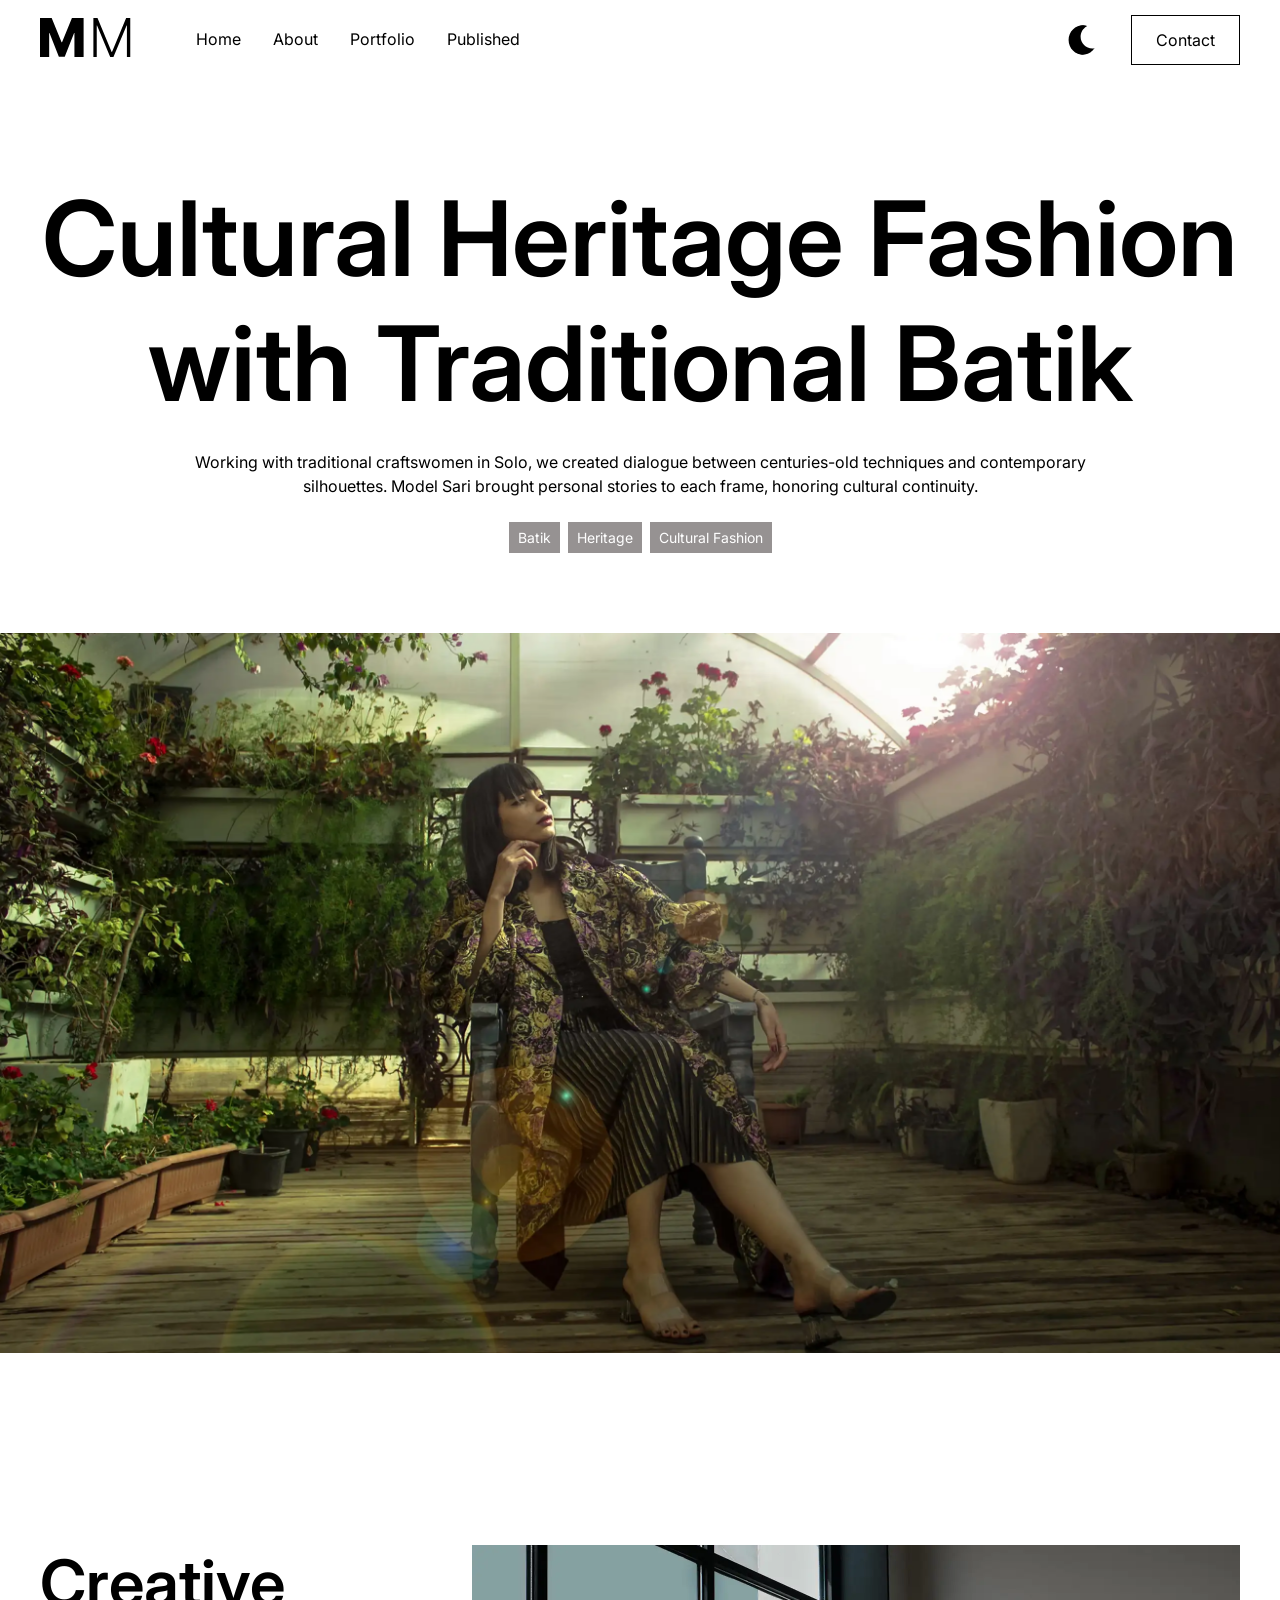
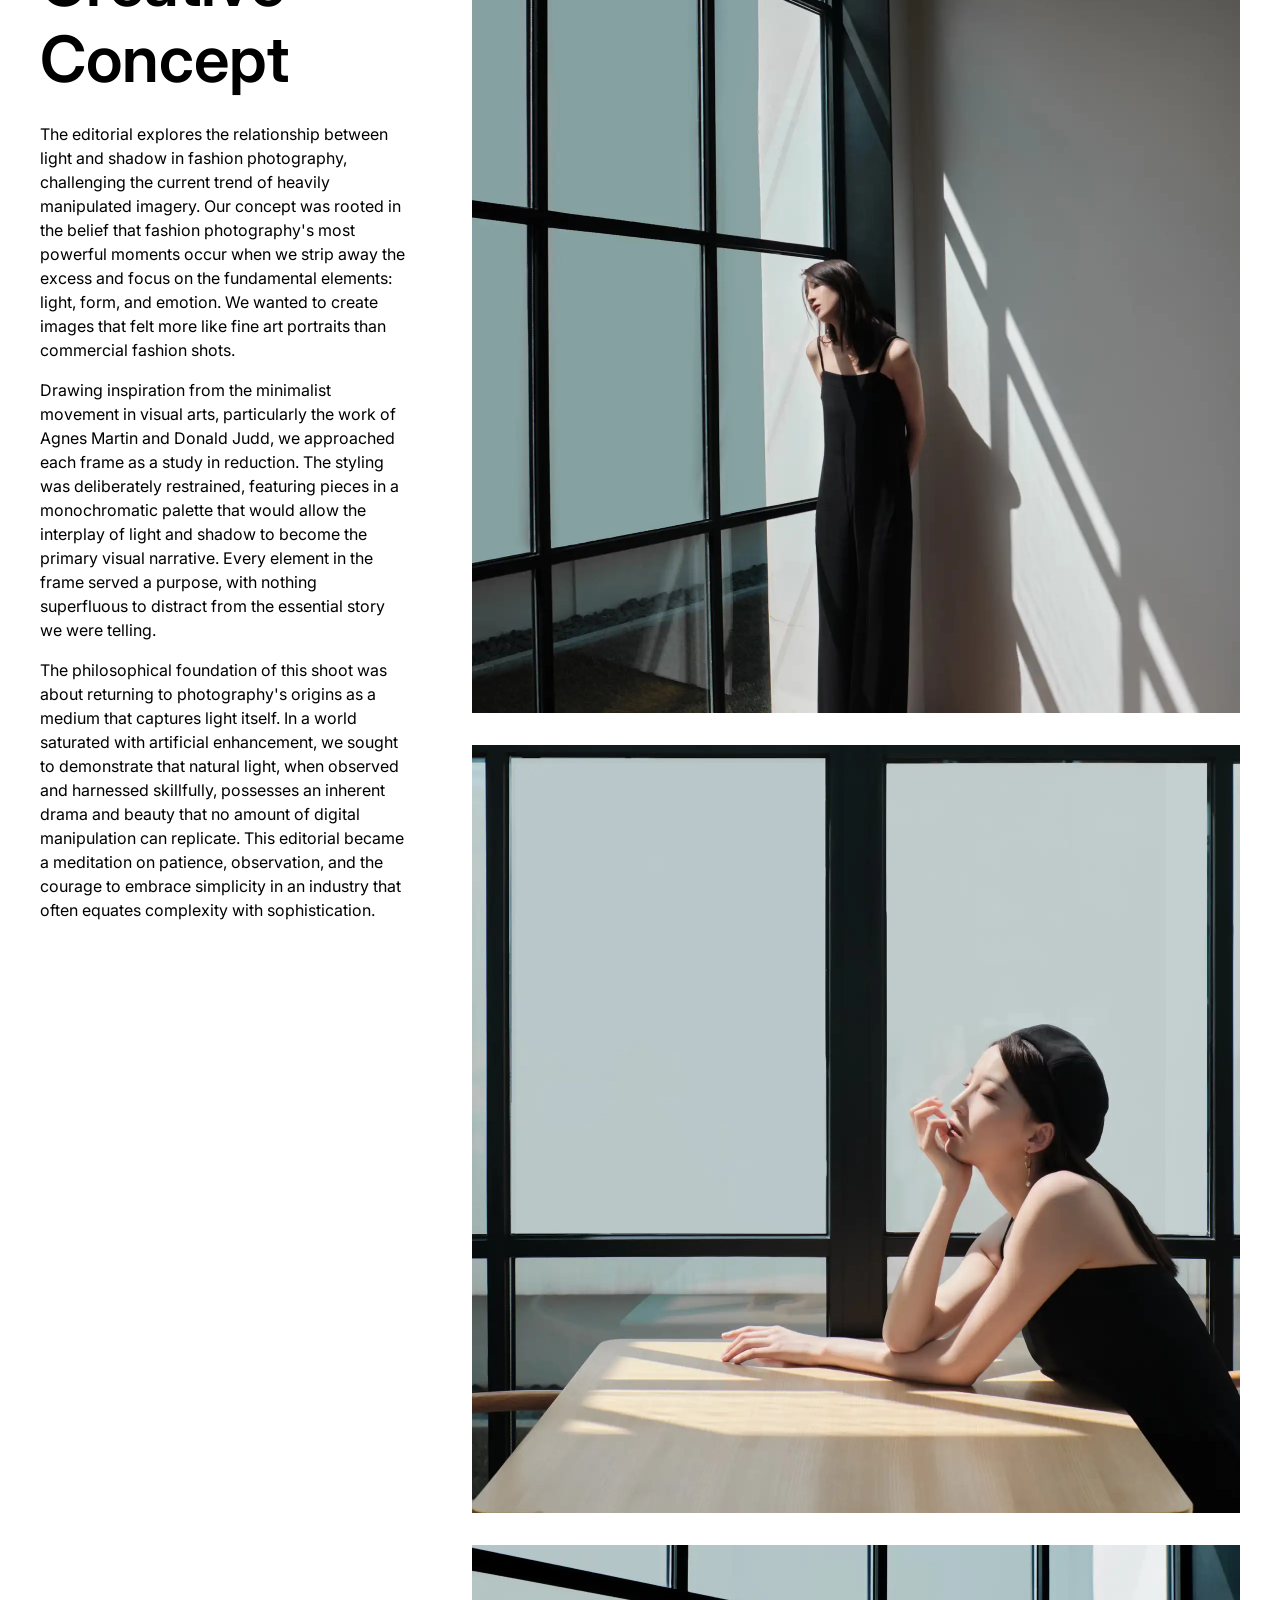
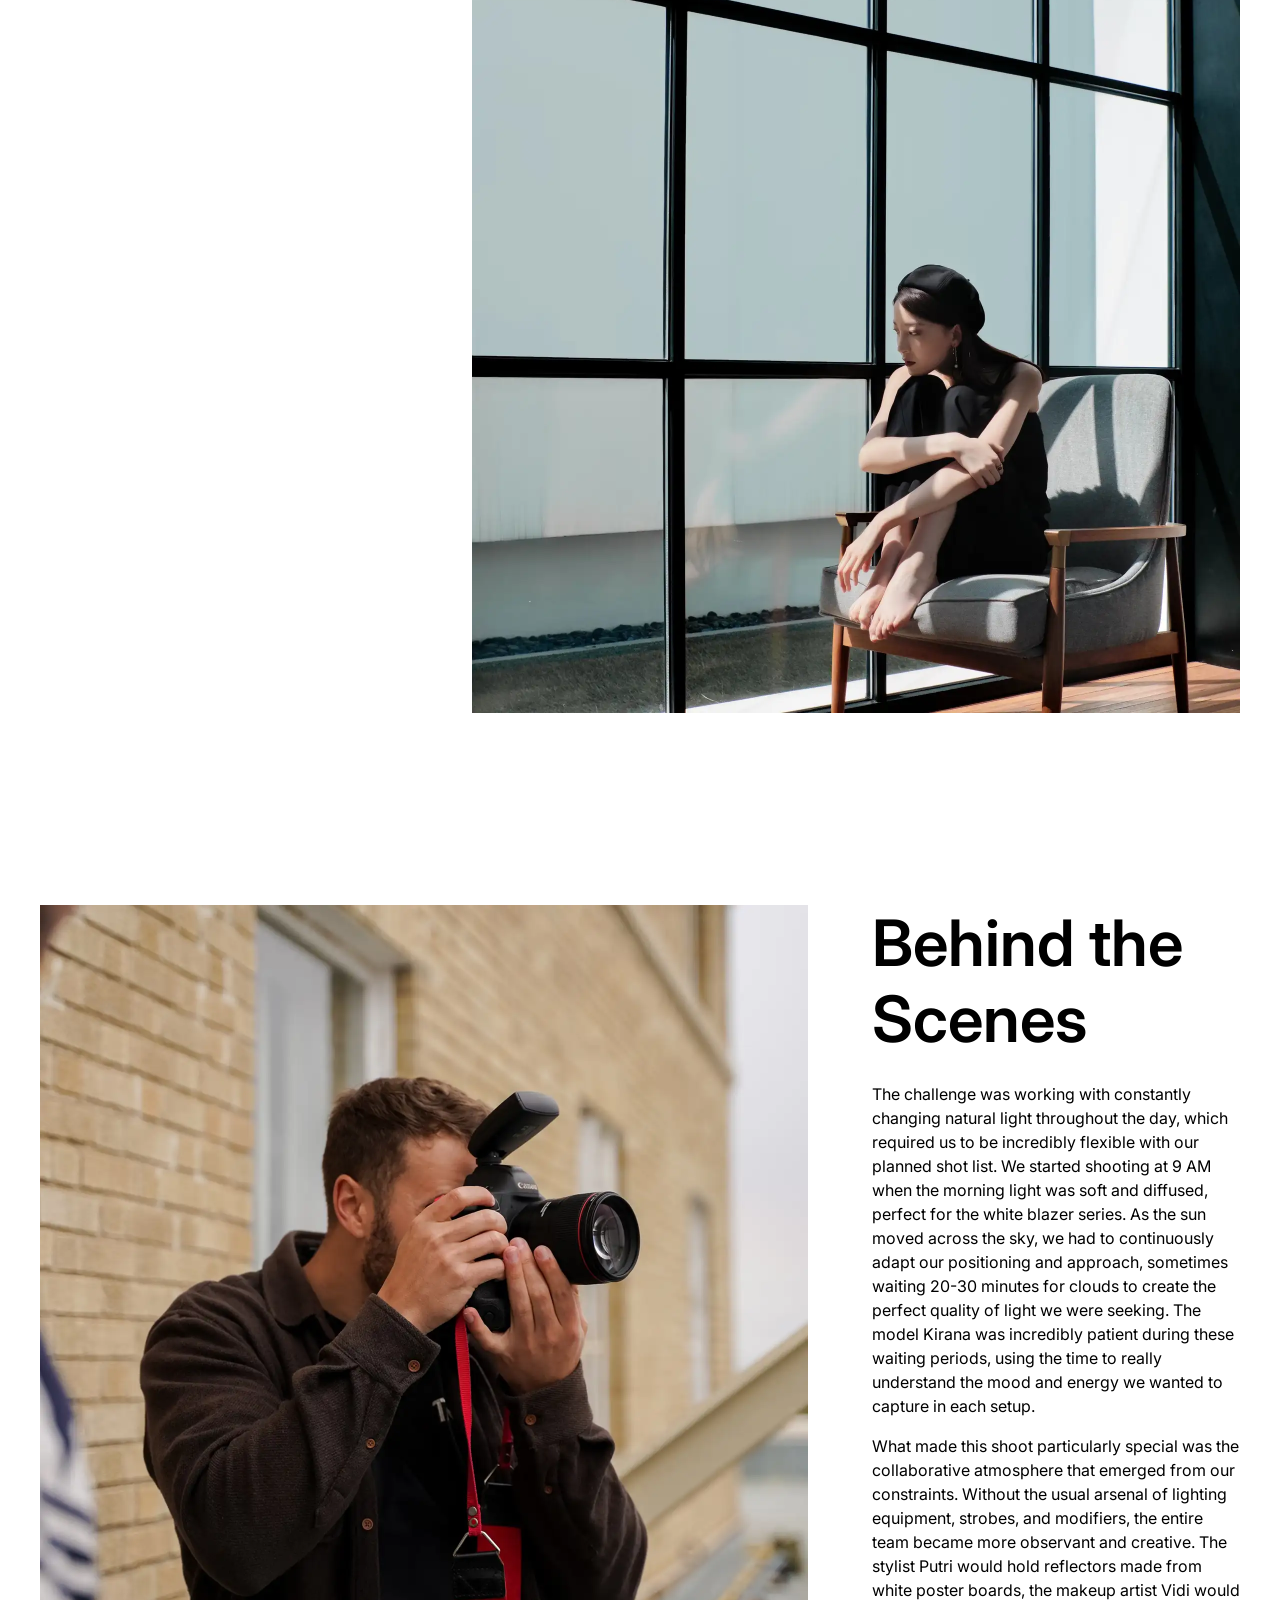
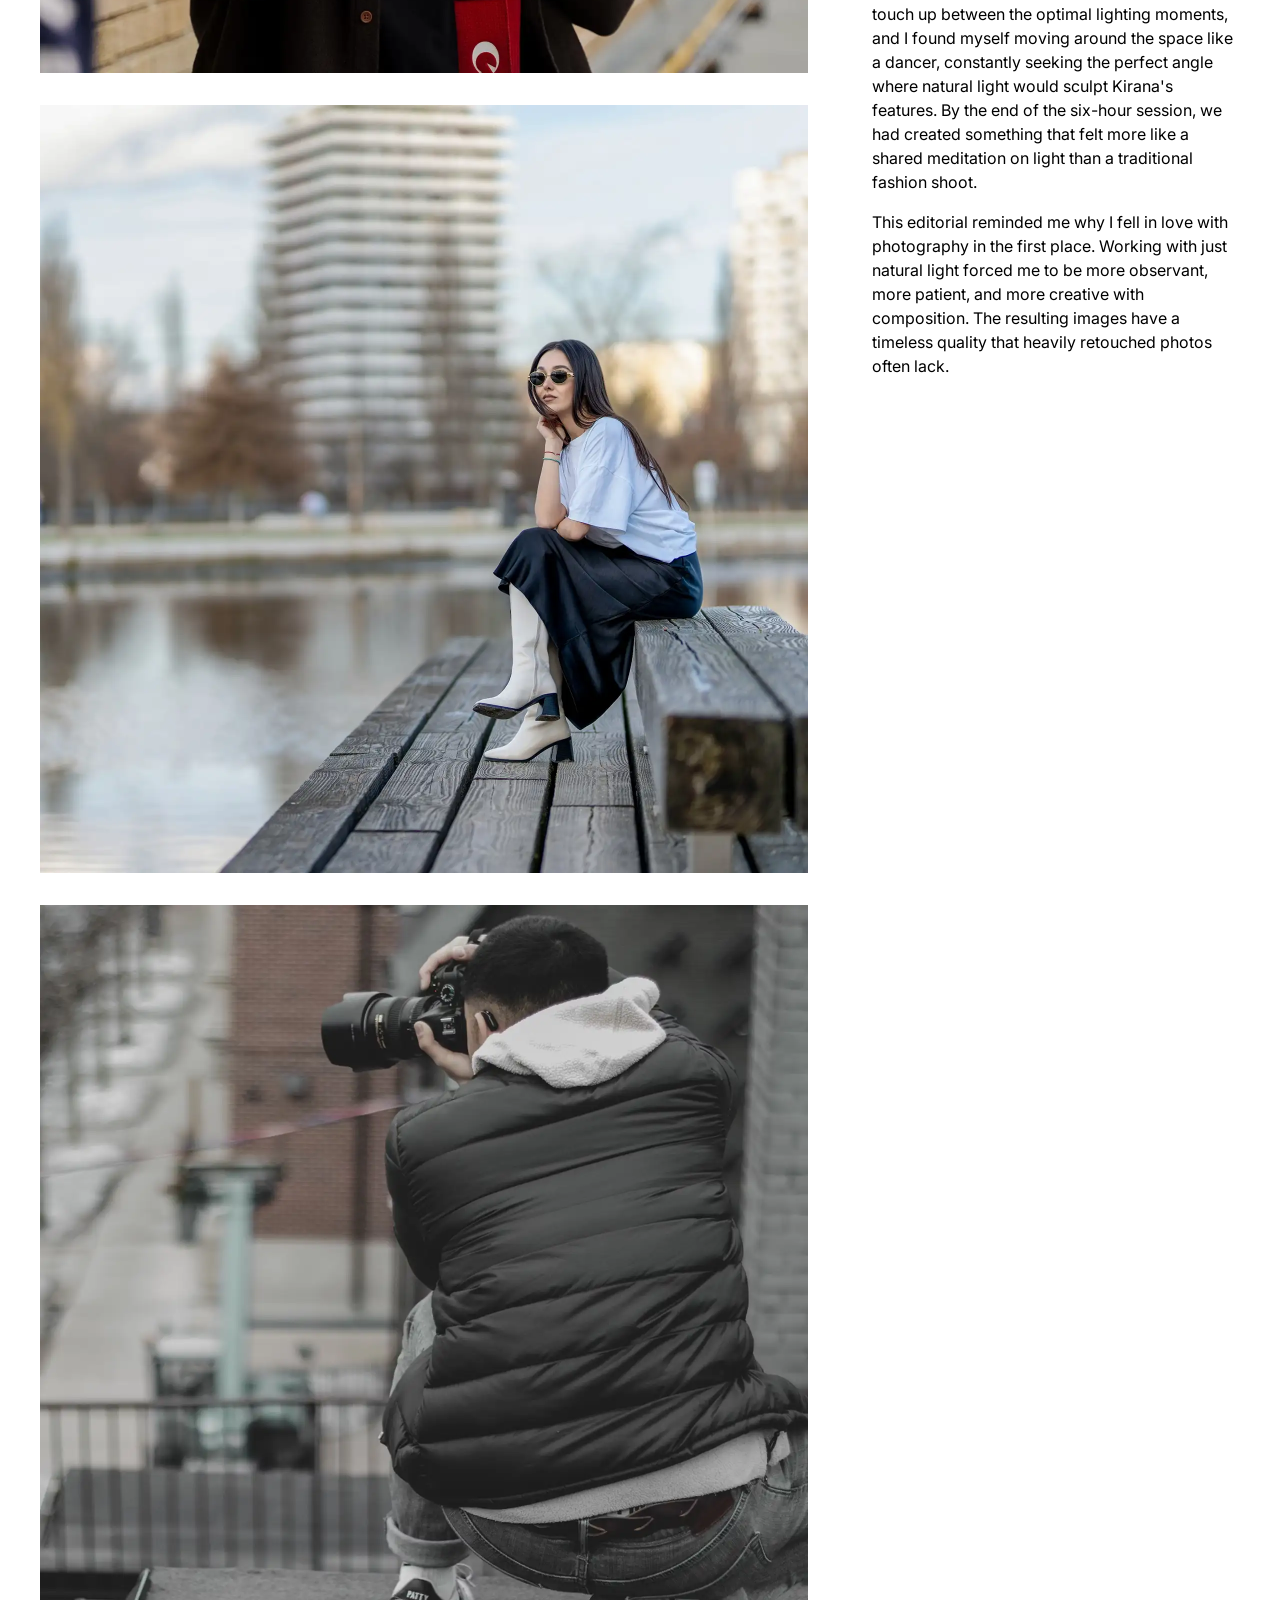
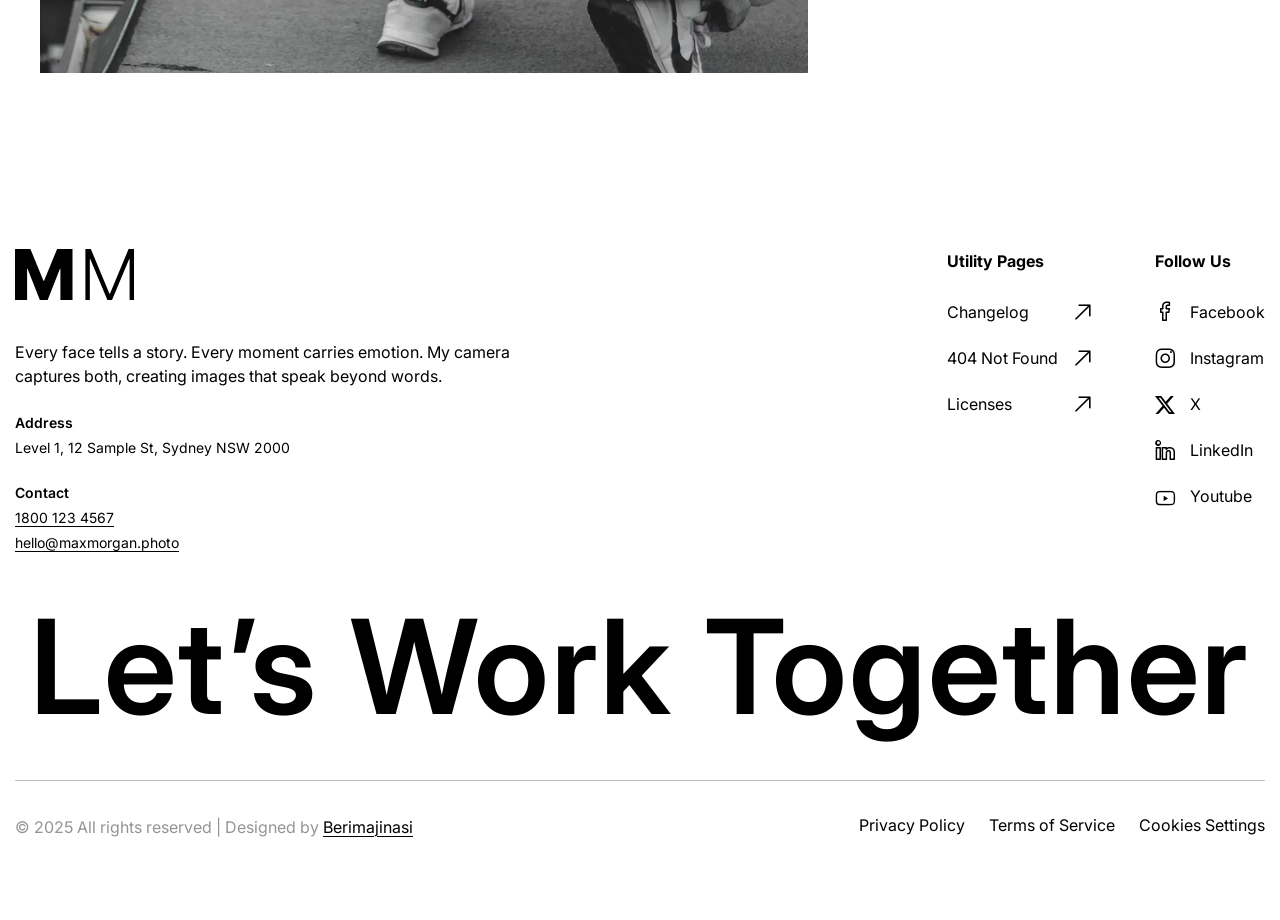
==== commit e5daf00c: "Updates" ====
--- a/culturalbatik.html
+++ b/culturalbatik.html
@@ -5,15 +5,15 @@
 		<meta name="viewport" content="width=device-width, initial-scale=1.0">
 		<link rel="shortcut icon" href="./assets/img/favicon.ico">
 		<title>Portfolio Cultural Batik</title>
-		<link rel="modulepreload" crossorigin href="./js/common.min.js?v=1773000556198">
-		<script type="module" crossorigin="" src="./js/popup.min.js?v=1773000556198"></script>
-		<script type="module" crossorigin="" src="./js/labels.min.js?v=1773000556198"></script>
-		<script type="module" crossorigin="" src="./js/blockhead.min.js?v=1773000556198"></script>
-		<script type="module" crossorigin="" src="./js/article.min.js?v=1773000556198"></script>
-		<link rel="stylesheet" crossorigin="" href="./css/popup.min.css?v=1773000556198">
-		<link rel="stylesheet" crossorigin="" href="./css/labels.min.css?v=1773000556198">
-		<link rel="stylesheet" crossorigin="" href="./css/blockhead.min.css?v=1773000556198">
-		<link rel="stylesheet" crossorigin="" href="./css/article.min.css?v=1773000556198">
+		<link rel="modulepreload" crossorigin href="./js/common.min.js?v=1773178130313">
+		<script type="module" crossorigin="" src="./js/popup.min.js?v=1773178130313"></script>
+		<script type="module" crossorigin="" src="./js/labels.min.js?v=1773178130313"></script>
+		<script type="module" crossorigin="" src="./js/blockhead.min.js?v=1773178130313"></script>
+		<script type="module" crossorigin="" src="./js/article.min.js?v=1773178130313"></script>
+		<link rel="stylesheet" crossorigin="" href="./css/popup.min.css?v=1773178130313">
+		<link rel="stylesheet" crossorigin="" href="./css/labels.min.css?v=1773178130313">
+		<link rel="stylesheet" crossorigin="" href="./css/blockhead.min.css?v=1773178130313">
+		<link rel="stylesheet" crossorigin="" href="./css/article.min.css?v=1773178130313">
 	</head>
 	<body>
 		<div class="wrapper">
--- a/css/popup.min.css
+++ b/css/popup.min.css
@@ -1 +1 @@
-@import url("https://fonts.googleapis.com/css2?family=Inter:wght@400;500;600;700&display=swap");*{border:0;margin:0;padding:0}*,:after,:before{box-sizing:border-box}:after,:before{display:inline-block}body,html{height:100%}body{line-height:1;scrollbar-gutter:stable;-ms-text-size-adjust:100%;-moz-text-size-adjust:100%;-webkit-text-size-adjust:100%;-webkit-font-smoothing:antialiased;-moz-osx-font-smoothing:grayscale}button,input,textarea{background-color:transparent;color:inherit;font-family:inherit;font-size:inherit;line-height:inherit}input,textarea{width:100%}label{display:inline-block}button,option,select{cursor:pointer}a{color:inherit;display:inline-block;text-decoration:none}ul li{list-style:none}img{height:auto;max-width:100%;vertical-align:middle}h1,h2,h3,h4,h5,h6{font-size:inherit;font-weight:inherit}address{font-style:normal}@font-face{font-display:swap;font-family:iconfont;src:url(../assets/fonts/iconfont.woff2?b7dcf77ce4fb89ac268a92bd21dc97d3) format("woff2")}[class*="--icon-"]:before{font-family:iconfont}[class*="--icon-youtube"]:before{content:"\f101"}[class*="--icon-x"]:before{content:"\f102"}[class*="--icon-linkedin"]:before{content:"\f103"}[class*="--icon-instagram"]:before{content:"\f104"}[class*="--icon-facebook"]:before{content:"\f105"}[class*="--icon-chevron"]:before{content:"\f106"}[class*="--icon-arrow-up-right"]:before{content:"\f107"}:root{--white:#fff;--black:#000;--primary:#fff;--secondary:#000;--mono-light:#aaa;--mono-gray:#444;--border-gray:#666;--error:#ff7e83;--black-rgb:0,0,0}body{background-color:var(--secondary);color:var(--primary);font-family:Inter,sans-serif;font-size:1rem;line-height:1.5;min-width:20rem;transition:color .3s ease 0s,background-color .3s ease 0s}[data-fls-scrolllock] body{overflow:hidden;overscroll-behavior:none;touch-action:none}.wrapper{display:flex;flex-direction:column;min-height:100%;overflow:clip}.wrapper>main{flex:1 1 auto}.wrapper>*{min-width:0}[class*=__container]{margin:0 auto;max-width:76.875rem;padding-left:.9375rem;padding-right:.9375rem}.select{min-width:0}.select,.select__body{position:relative}.select__title{border-bottom:.0625rem solid var(--border-gray);cursor:pointer;text-align:left;transition:border-color .3s ease;width:100%}html:not([data-fls-touch]) .select__title:hover{border-color:var(--primary)}.select__value{align-items:center;display:flex;flex-direction:row-reverse;gap:.625rem;height:1.875rem;min-width:0}.select__value>*{flex:1 1 auto}.select__value.--select-pseudo-label:before{content:attr(data-pseudo-label);opacity:.5}.select__value:before{align-items:center;display:flex;font-size:.625rem!important;font-size:1.25rem;justify-content:center;rotate:90deg;transition:rotate .3s ease;width:1.875rem}.select__content,.select__text{flex:1 1 auto;overflow:hidden;text-overflow:ellipsis;white-space:nowrap}.select__input{background-color:transparent;height:100%;padding:0 .625rem;width:100%}.--select-active .select__input::placeholder{color:#000}.--select-focus .select__input::placeholder{opacity:.5}.select__options{background-color:var(--primary);border-top:0;color:var(--secondary);left:0;min-width:100%;padding-block:.5rem;position:absolute;top:calc(100% - .0625rem)}.select__scroll{max-height:12.5rem;overflow-x:hidden;overflow-y:auto}.select__option{color:inherit;cursor:pointer;padding:.3125rem .625rem;text-align:left;transition:background-color .2s ease,color .2s ease;width:100%}html:not([data-fls-touch]) .select__option:hover{background-color:var(--secondary);color:var(--primary)}.select__row{align-items:center;display:inline-flex}.select--show-top .select__options{bottom:calc(100% - .0625rem);top:auto}.select.--select-open .select__value:before{rotate:-90deg}.--select-tag{cursor:pointer}.menu{flex-grow:1}.menu__link{position:relative}.menu__link:after{background-color:var(--primary);bottom:0;content:"";height:.0625rem;left:50%;position:absolute;transition:width .3s,left .3s;width:0}.icon-menu{display:none}.header{background-color:var(--secondary);left:0;position:sticky;right:0;top:0;transition:background-color .3s;z-index:50}.header__body{align-items:center;display:flex;padding-bottom:.3125rem;padding-top:.3125rem;transition:min-height .3s ease}.header__logo path{fill:var(--primary);transition:fill .3s ease}.header__actions,.header__logo{position:relative;z-index:3}.header__actions{align-items:center;display:flex}.footer__container{display:grid;max-width:83.875rem}.footer__logo{height:auto}.footer__logo path{fill:var(--primary);transition:fill .3s ease}.footer__logo{position:relative;z-index:3}html:not([data-fls-touch]) .footer__link-logo:hover path{fill:var(--mono-light)}.footer__list{display:flex;flex-direction:column}.footer__body{display:grid}.footer__content{display:flex;flex-wrap:wrap}.footer__main{align-items:flex-start;display:flex;flex-direction:column}.footer__menu{display:flex;flex-wrap:wrap}.footer__label{font-weight:700}.footer__statement{text-align:center;text-wrap:balance}.footer__bottom{border-top:.0625rem solid var(--border-gray);column-gap:.9375rem;display:flex}.footer__copy{color:var(--mono-light)}.footer__copy a{color:var(--primary);text-decoration:underline;text-decoration-thickness:.0625rem;text-underline-offset:.1875rem;transition:text-decoration-color .2s ease}.footer__policy-list{align-items:center;column-gap:1.5rem;display:flex;flex-wrap:wrap}.footer__policy-link{padding-bottom:.1875rem;position:relative}.footer__policy-link:after{background-color:var(--primary);bottom:0;content:"";height:.0625rem;left:50%;position:absolute;transition:width .3s,left .3s;width:0}.utility__link{justify-content:space-between!important;padding-block:.5rem!important}input[type=email],input[type=tel],input[type=text],textarea{-webkit-appearance:none;-moz-appearance:none;appearance:none}.input{border-bottom:.0625rem solid var(--border-gray);border-radius:0!important;caret-color:inherit;display:block;padding-right:.625rem;transition:border-color .3s ease;width:100%}html:not([data-fls-touch]) .input:hover::placeholder{color:var(--primary)}html:not([data-fls-touch]) .input:hover{border-color:var(--primary)}.input[placeholder]:not([data-fls-placeholder-nohiden])::placeholder{color:var(--mono-gray);transition:opacity .3s,color .3s}.input[placeholder]:not([data-fls-placeholder-nohiden]):focus::placeholder{opacity:0}textarea.input{padding:0;resize:vertical}[data-fls-form-error]{color:var(--error)}.form,.form__body{display:grid}.form__actions{align-items:flex-start;display:inline-flex}.form__button{align-self:flex-start}.button{align-items:center;border:.0625rem solid var(--primary);display:flex;font-size:1rem;justify-content:center;line-height:1.5;padding:.75rem 1.5rem;transition:color .3s ease,background-color .3s ease}.button--send,.button--white{background-color:var(--primary);color:var(--secondary)}.button--icon-arrow-up-right,.button--icon-chevron,.button--social{border:none;flex-direction:row-reverse;gap:1.0625rem;padding:0}.button--icon-arrow-up-right:before,.button--icon-chevron:before,.button--social:before{transition:translate .3s ease,scale .3s ease,rotate .6s ease}.button--icon-arrow-up-right span,.button--icon-chevron span,.button--social span{padding:.1875rem 0;position:relative;transition:translate .5s ease;will-change:translate}.button--icon-arrow-up-right span:after,.button--icon-chevron span:after,.button--social span:after{background-color:var(--primary);bottom:0;content:"";height:.0625rem;left:0;position:absolute;transition:width .3s ease;width:0}.button--icon-arrow-up-right{width:100%}.button--social{flex-direction:row;gap:.9375rem}.button--social:before{font-size:1.25rem;text-align:center;width:1.25rem;will-change:scale}.button--send{border:.0625rem solid var(--primary);padding:.75rem 1.5rem;width:auto}[data-fls-darklite-light]{--primary:#000;--secondary:#fff;--mono-light:#979393;--mono-gray:#969292;--error:#a04245;--border-gray:#bebebe;--black-rgb:255,255,255}[data-fls-darklite-light] .theme__change{background:url(../assets/img/icons/moon.svg) 0 0/100% no-repeat}[data-fls-darklite-dark]{--primary:#fff;--secondary:#000;--mono-light:#aaa;--mono-gray:#444;--error:#ff7e83;--border-gray:#666;--black-rgb:0,0,0}[data-fls-darklite-dark] .theme__change{background:url(../assets/img/icons/sun.svg) 0 0/100% no-repeat}.theme{align-items:center;border-radius:50%;display:flex;justify-content:center;padding:.25rem;position:relative;transition:background-color .3s}.theme__change{block-size:1.875rem;border-radius:50%;cursor:pointer;flex:0 0 1.875rem;inline-size:1.875rem;transition:background .3s}.title{font-weight:600;line-height:1.2}.title--medium{letter-spacing:.125rem;text-transform:capitalize}.title--big,.title--medium,.title--small{line-height:1}.social__link{padding-block:.5rem}.social{align-items:start}.info{display:grid}.info__row{font-size:.875rem}.info__address,.info__list,.info__row{display:grid;gap:.25rem}.info__title{font-weight:600}.info__link{text-decoration:underline;text-decoration-thickness:.0625rem;text-underline-offset:.1875rem;transition:text-decoration-color .2s ease}body:after{background-color:rgba(0,0,0,.5);content:"";height:100%;left:0;opacity:0;pointer-events:none;position:fixed;top:0;transition:opacity .8s ease 0s;width:100%;z-index:149}[data-fls-popup-open] body:after{opacity:1}[data-fls-popup]{bottom:0;left:0;pointer-events:none;position:fixed;right:0;top:0;transition:visibility .8s ease 0s;visibility:hidden}[data-fls-popup][data-fls-popup-active]{overflow:auto;pointer-events:auto;visibility:visible;z-index:150}[data-fls-popup-active] [data-fls-popup-body]{transform:scale(1);visibility:visible}[data-fls-popup-wrapper]{align-items:center;display:flex;flex:1 1 auto;flex-direction:column;justify-content:center;min-height:100%;width:100%}[data-fls-popup-body]{background-color:var(--secondary);border:.0625rem solid var(--primary);max-width:76.875rem;transform:scale(0);transition:transform .3s ease 0s,visibility .3s ease 0s;visibility:hidden;width:100%}.popup--message [data-fls-popup-body]{width:auto}.popup--message .popup__body{display:grid;place-items:center}.popup__actions{justify-content:flex-end}.popup__actions,.popup__close{align-items:center;display:flex}.popup__close{border:.0625rem solid var(--primary);justify-content:center;transition:background-color .3s ease}.popup__close path{stroke:var(--primary);stroke-width:.0625rem;transition:stroke .3s ease}.popup__content{display:grid}.popup__statement{text-wrap:balance}.popup__inner{column-gap:1.875rem;display:flex;justify-content:space-between}.info-popup{display:flex;flex-direction:column}.follow-us__label{font-weight:700}.follow-us__list{display:flex;flex-direction:column}.popup__text{text-wrap:pretty}.popup__text p:not(:last-child){margin-bottom:.3125rem}.popup__button{width:12.5rem}@media (width <= 61.99875em){.title--small{font-size:3.4375rem}[data-fls-popup-body]{padding-inline:.9375rem}.popup__title{font-size:5.625rem}}@media (max-width:59.56125em){.footer__content{flex-direction:column}}@media (max-width:56.31125em) and (width <= 20em){.footer__bottom{row-gap:.75rem}}@media (max-width:56.31125em){.footer__bottom{flex-direction:column-reverse}}@media (width <= 54.24875em){.popup__title{font-size:4.6875rem}}@media (width <= 47.99875em){[data-fls-popup-body]{padding-bottom:2.1875rem}}@media (max-width:47.99875em){.form__button{width:100%!important}.popup__inner{flex-direction:column}}@media (width <= 43.74875em){.header__body{min-height:3.4375rem}}@media (max-width:43.74875em) and (width <= 23.4375em){.menu__body{padding-top:4.0625rem}}@media (max-width:43.74875em) and (max-width:23.43625em){.menu__body{padding-top:3.75rem}.menu__body:before{height:3.5rem}}@media (max-width:43.74875em) and (any-hover:none){.icon-menu{cursor:default}}@media (max-width:43.74875em){.menu__body{height:100dvh;overflow:auto;padding-bottom:1.875rem;padding-left:.9375rem;padding-right:.9375rem}.menu__body,.menu__body:before{background-color:var(--secondary);position:fixed;right:-100%;top:0;transition:right .3s;width:100%}.menu__body:before{content:"";height:3.75rem;z-index:2}[data-fls-menu-open] .menu__body,[data-fls-menu-open] .menu__body:before{right:0}.menu__list{text-align:right}.menu__item{padding-block:1.25rem}.menu__item:not(:last-child){border-bottom:.0625rem solid var(--primary)}.menu__item:last-child{padding-bottom:0}.menu__link{font-size:2rem}.icon-menu{display:block;height:1.125rem;position:relative;width:1.875rem;z-index:5}.icon-menu span,.icon-menu:after,.icon-menu:before{background-color:var(--primary);border-radius:.625rem;content:"";height:.125rem;position:absolute;right:0;transition:all .3s ease 0s;width:100%}.icon-menu:before{top:0}.icon-menu:after{bottom:0}.icon-menu span{top:calc(50% - .0625rem)}[data-fls-menu-open] .icon-menu span{width:0}[data-fls-menu-open] .icon-menu:before{top:calc(50% - .0625rem);transform:rotate(-45deg)}[data-fls-menu-open] .icon-menu:after{bottom:calc(50% - .0625rem);transform:rotate(45deg)}}@media (max-width:29.99875em) and (width <= 20em){.footer__menu{gap:.9375rem}}@media (max-width:29.99875em){.footer__menu{flex-direction:column}.footer__column{width:100%}.footer__copy{text-align:center}.footer__policy-list{align-items:flex-start;flex-direction:column}.utility__link{padding-block:.25rem!important;width:100%}.social__link{padding-block:.25rem}.popup__button{width:100%}}@media (max-width:23.43625em){.button--head{padding:.625rem 1.25rem}}@media (width <= 20em){.select__title{padding-bottom:.75rem;padding-top:.5rem}.select__option,.select__title{font-size:1.125rem}.header__body{column-gap:.625rem}.header__logo{width:4.375rem}.header__actions{column-gap:.75rem}.footer{padding-bottom:1.375rem;padding-top:1.875rem}.footer__container{gap:1.5rem}.footer__logo{width:5.3125rem}.footer__body{gap:1.125rem}.footer__content{gap:1.25rem}.footer__main{gap:.75rem}.footer__menu{gap:2.8125rem}.footer__text:not(:first-child){margin-top:.3125rem}.footer__label:not(:last-child){margin-bottom:.3125rem}.footer__bottom{padding-top:1rem}.footer__policy-list{row-gap:.3125rem}.input{font-size:1.125rem;padding-bottom:.5rem}[data-fls-form-error]{font-size:.875rem;margin-top:.5rem}.form{gap:1.25rem}.form__body{gap:.9375rem}.form__label{font-size:1rem}.form__label:not(:last-child){padding-bottom:.1875rem}.form__label--sel:not(:last-child){padding-bottom:6.25e-8rem}.title{font-size:3rem}.title--big{font-size:4rem}.title--small{font-size:3rem}.title--medium{font-size:3.75rem}.title--medium-2{font-size:4rem}.title--hero{font-size:3.75rem}.info{gap:.75rem}[data-fls-popup]{padding-bottom:2.9375rem;padding-top:3.5625rem}[data-fls-popup-body]{padding-bottom:1.125rem;padding-top:1.125rem}.popup--message [data-fls-popup-body]{padding-block:1.5625rem;padding-inline:.9375rem}.popup--message .popup__body{gap:.9375rem}.popup__actions:not(:last-child){margin-bottom:1.25rem}.popup__close{padding:.375rem}.popup__content{gap:1.125rem}.popup__title{font-size:3.25rem}.popup__inner{row-gap:1.125rem}.info-popup{gap:1.375rem}.info-popup__text p:not(:last-child){margin-bottom:.25rem}.follow-us__label:not(:last-child){margin-bottom:.3125rem}.popup__text{font-size:1.125rem}}@media (max-width:43.74875em) and (width > 47.99875em){.menu__body{padding-top:7.75rem}}@media (min-width:43.74875em) and (width <= 20em){.menu__list{column-gap:.9375rem}}@media (max-width:29.99875em) and (width > 76.875em){.footer__menu{gap:2.8125rem}}@media (max-width:56.31125em) and (width > 76.875em){.footer__bottom{row-gap:1rem}}@media (width > 20em) and (width <= 76.875em){.select__title{padding-bottom:clamp(.75rem,.6620879120875rem + .4395604396vw,1rem);padding-top:clamp(.5rem,.45604395604375rem + .2197802198vw,.625rem)}.select__option,.select__title{font-size:clamp(1.125rem,1.08104395604375rem + .2197802198vw,1.25rem)}.header__body{column-gap:clamp(.625rem,-.58379120879375rem + 6.043956044vw,4.0625rem)}.header__logo{width:clamp(4.375rem,3.9134615384625rem + 2.3076923077vw,5.6875rem)}.header__actions{column-gap:clamp(.75rem,.35439560439375rem + 1.978021978vw,1.875rem)}.footer{padding-bottom:clamp(1.375rem,.100274725275rem + 6.3736263736vw,5rem);padding-top:clamp(1.875rem,.7760989011rem + 5.4945054945vw,5rem)}.footer__container{gap:clamp(1.5rem,.972527472525rem + 2.6373626374vw,3rem)}.footer__logo{width:clamp(5.3125rem,4.54326923076875rem + 3.8461538462vw,7.5rem)}.footer__body{gap:clamp(1.125rem,.46565934065625rem + 3.2967032967vw,3rem)}.footer__content{gap:clamp(1.25rem,.28296703296875rem + 4.8351648352vw,4rem)}.footer__main{gap:clamp(.75rem,.4862637362625rem + 1.3186813187vw,1.5rem)}.footer__menu{gap:clamp(2.8125rem,2.39491758241875rem + 2.0879120879vw,4rem)}.footer__text:not(:first-child){margin-top:clamp(.3125rem,.2026098901125rem + .5494505495vw,.625rem)}.footer__label:not(:last-child){margin-bottom:clamp(.3125rem,.07074175824375rem + 1.2087912088vw,1rem)}.footer__bottom{padding-top:clamp(1rem,.64835164835rem + 1.7582417582vw,2rem)}.footer__policy-list{row-gap:clamp(.3125rem,.2245879120875rem + .4395604396vw,.5625rem)}.input{font-size:clamp(1.125rem,1.08104395604375rem + .2197802198vw,1.25rem);padding-bottom:clamp(.5rem,.4120879120875rem + .4395604396vw,.75rem)}[data-fls-form-error]{font-size:clamp(.875rem,.83104395604375rem + .2197802198vw,1rem);margin-top:clamp(.5rem,.4120879120875rem + .4395604396vw,.75rem)}.form{gap:clamp(1.25rem,.28296703296875rem + 4.8351648352vw,4rem)}.form__body{gap:clamp(.9375rem,-.139423076925rem + 5.3846153846vw,4rem)}.form__label{font-size:clamp(1rem,.9120879120875rem + .4395604396vw,1.25rem)}.form__label:not(:last-child){padding-bottom:clamp(.1875rem,-.0982142857125rem + 1.4285714286vw,1rem)}.form__label--sel:not(:last-child){padding-bottom:clamp(6.25e-8rem,-.1318680473875rem + .6593405495vw,.375rem)}.title{font-size:clamp(3rem,1.76923076923125rem + 6.1538461538vw,6.5rem)}.title--big{font-size:clamp(4rem,.96703296703125rem + 15.1648351648vw,12.625rem)}.title--medium{font-size:clamp(3.75rem,2.1895604395625rem + 7.8021978022vw,8.1875rem)}.title--medium-2{font-size:clamp(4rem,2.725274725275rem + 6.3736263736vw,7.625rem)}.title--hero{font-size:clamp(3.75rem,2.78296703296875rem + 4.8351648352vw,6.5rem)}.info{gap:clamp(.75rem,.4862637362625rem + 1.3186813187vw,1.5rem)}[data-fls-popup]{padding-bottom:clamp(2.9375rem,2.563873626375rem + 1.8681318681vw,4rem);padding-top:clamp(3.5625rem,2.70535714285625rem + 4.2857142857vw,6rem)}[data-fls-popup-body]{padding-top:clamp(1.125rem,.53159340659375rem + 2.967032967vw,2.8125rem)}.popup--message [data-fls-popup-body]{padding-block:clamp(1.5625rem,1.1229395604375rem + 2.1978021978vw,2.8125rem);padding-inline:clamp(.9375rem,.60782967033125rem + 1.6483516484vw,1.875rem)}.popup--message .popup__body{gap:clamp(.9375rem,.60782967033125rem + 1.6483516484vw,1.875rem)}.popup__actions:not(:last-child){margin-bottom:clamp(1.25rem,1.03021978021875rem + 1.0989010989vw,1.875rem)}.popup__close{padding:clamp(.375rem,.33104395604375rem + .2197802198vw,.5rem)}.popup__content{gap:clamp(1.125rem,.46565934065625rem + 3.2967032967vw,3rem)}.popup__inner{row-gap:clamp(1.125rem,.64148351648125rem + 2.4175824176vw,2.5rem)}.info-popup{gap:clamp(1.375rem,.80357142856875rem + 2.8571428571vw,3rem)}.info-popup__text p:not(:last-child){margin-bottom:clamp(.25rem,.1620879120875rem + .4395604396vw,.5rem)}.follow-us__label:not(:last-child){margin-bottom:clamp(.3125rem,.07074175824375rem + 1.2087912088vw,1rem)}.popup__text{font-size:clamp(1.125rem,1.0370879120875rem + .4395604396vw,1.375rem)}}@media (width > 20em) and (width <= 61.99875em){.title--small{font-size:clamp(3rem,2.7916604660875rem + 1.0416976696vw,3.4375rem)}}@media (width > 20em) and (width <= 54.24875em){.popup__title{font-size:clamp(3.25rem,2.4105533048625rem + 4.1972334757vw,4.6875rem)}}@media (width > 20em) and (width <= 47.99875em){[data-fls-popup-body]{padding-bottom:clamp(1.125rem,.36603754631875rem + 3.7948122684vw,2.1875rem)}}@media (max-width:29.99875em) and (width > 20em) and (width <= 76.875em){.footer__menu{gap:clamp(.9375rem,.27815934065625rem + 3.2967032967vw,2.8125rem)}}@media (width > 43.74875em) and (width <= 76.875em){.header__body{min-height:clamp(3.4375rem,1.37395758650625rem + 4.7168031395vw,5rem)}}@media (min-width:43.74875em) and (width > 76.875em){.menu__list{column-gap:2rem}}@media (min-width:43.74875em) and (width > 20em) and (width <= 76.875em){.menu__list{column-gap:clamp(.9375rem,.563873626375rem + 1.8681318681vw,2rem)}}@media (min-width:43.74875em){.menu__list{align-items:center;display:flex;flex-wrap:wrap;row-gap:.1875rem}.menu__link{padding-bottom:.1875rem}.menu__link--active:after{background-color:var(--primary);left:0;width:100%}}@media (max-width:43.74875em) and (width > 23.4375em) and (width <= 47.99875em){.menu__body{padding-top:clamp(4.0625rem,.54371405669375rem + 15.0134866914vw,7.75rem)}}@media (width > 47.99875em) and (width <= 76.875em){[data-fls-popup-body]{padding-bottom:clamp(2.1875rem,-2.07194493745rem + 8.8740747154vw,4.75rem)}}@media (min-width:47.99875em){.popup__info{flex:0 0 18.75rem}.popup__form{flex:0 1 45.625rem}}@media (width > 54.24875em) and (width <= 61.99875em){.popup__title{font-size:clamp(4.6875rem,-1.874848790325rem + 12.0967741935vw,5.625rem)}}@media (min-width:56.31125em){.footer__bottom{align-items:center;justify-content:space-between}}@media (max-width:56.31125em) and (width > 20em) and (width <= 76.875em){.footer__bottom{row-gap:clamp(.75rem,.6620879120875rem + .4395604396vw,1rem)}}@media (min-width:59.56125em){.footer__main{flex:1 1 31.625rem}.footer__text{max-width:31.625rem}}@media (width > 61.99875em) and (width <= 76.875em){.title--small{font-size:clamp(3.4375rem,1.0932064532375rem + 3.7811948576vw,4rem)}[data-fls-popup-body]{padding-inline:clamp(.9375rem,-2.96965591126875rem + 6.3019914293vw,1.875rem)}.popup__title{font-size:clamp(5.625rem,.415458784975rem + 8.4026552391vw,6.875rem)}}@media (width > 76.875em){.select__title{padding-bottom:1rem;padding-top:.625rem}.select__option,.select__title{font-size:1.25rem}.header__body{column-gap:4.0625rem;min-height:5rem}.header__logo{width:5.6875rem}.header__actions{column-gap:1.875rem}.footer{padding-bottom:5rem;padding-top:5rem}.footer__container{gap:3rem}.footer__logo{width:7.5rem}.footer__body{gap:3rem}.footer__content{gap:4rem}.footer__main{gap:1.5rem}.footer__menu{gap:4rem}.footer__text:not(:first-child){margin-top:.625rem}.footer__label:not(:last-child){margin-bottom:1rem}.footer__bottom{padding-top:2rem}.footer__policy-list{row-gap:.5625rem}.input{font-size:1.25rem;padding-bottom:.75rem}[data-fls-form-error]{font-size:1rem;margin-top:.75rem}.form,.form__body{gap:4rem}.form__label{font-size:1.25rem}.form__label:not(:last-child){padding-bottom:1rem}.form__label--sel:not(:last-child){padding-bottom:.375rem}.title{font-size:6.5rem}.title--big{font-size:12.625rem}.title--small{font-size:4rem}.title--medium{font-size:8.1875rem}.title--medium-2{font-size:7.625rem}.title--hero{font-size:6.5rem}.info{gap:1.5rem}[data-fls-popup]{padding-bottom:4rem;padding-top:6rem}[data-fls-popup-body]{padding-bottom:4.75rem;padding-top:2.8125rem}.popup--message [data-fls-popup-body],[data-fls-popup-body]{padding-inline:1.875rem}.popup--message [data-fls-popup-body]{padding-block:2.8125rem}.popup--message .popup__body{gap:1.875rem}.popup__actions:not(:last-child){margin-bottom:1.875rem}.popup__close{padding:.5rem}.popup__content{gap:3rem}.popup__title{font-size:6.875rem}.popup__inner{row-gap:2.5rem}.info-popup{gap:3rem}.info-popup__text p:not(:last-child){margin-bottom:.5rem}.follow-us__label:not(:last-child){margin-bottom:1rem}.popup__text{font-size:1.375rem}}@media (any-hover:hover),(pointer:fine){html:not([data-fls-touch]) .menu__link:hover:after{background-color:var(--primary);left:0;width:100%}html:not([data-fls-touch]) .header__link-logo:hover path{fill:var(--mono-light)}html:not([data-fls-touch]) .footer__copy a:hover{text-decoration-color:transparent}html:not([data-fls-touch]) .footer__policy-link:hover:after{background-color:var(--primary);left:0;width:100%}html:not([data-fls-touch]) .button:hover{background-color:var(--primary);color:var(--secondary)}html:not([data-fls-touch]) .button--icon-arrow-up-right:hover,html:not([data-fls-touch]) .button--icon-chevron:hover,html:not([data-fls-touch]) .button--send:hover,html:not([data-fls-touch]) .button--social:hover,html:not([data-fls-touch]) .button--white:hover{background-color:var(--secondary);color:var(--primary)}html:not([data-fls-touch]) .button--icon-arrow-up-right:hover span:after,html:not([data-fls-touch]) .button--icon-chevron:hover span:after,html:not([data-fls-touch]) .button--social:hover span:after{width:100%}html:not([data-fls-touch]) .button--icon-arrow-up-right:hover:before,html:not([data-fls-touch]) .button--icon-chevron:hover:before,html:not([data-fls-touch]) .button--social:hover:before{translate:.1875rem}html:not([data-fls-touch]) .button--icon-arrow-up-right:hover:before{translate:.1875rem -.1875rem}html:not([data-fls-touch]) .button--social:hover:before{scale:1.2;translate:0}html:not([data-fls-touch]) .button--social:hover span{translate:.625rem}html:not([data-fls-touch]) .theme:hover{background-color:var(--mono-light)}html:not([data-fls-touch]) .info__link:hover{text-decoration-color:transparent}html:not([data-fls-touch]) .popup__close:hover{background-color:var(--primary)}html:not([data-fls-touch]) .popup__close:hover path{stroke:var(--secondary)}}@media (prefers-color-scheme:light){:root{--primary:#000;--secondary:#fff;--mono-light:#979393;--mono-gray:#969292;--error:#a04245;--border-gray:#bebebe;--black-rgb:255,255,255}}+@import url("https://fonts.googleapis.com/css2?family=Inter:wght@400;500;600;700&display=swap");*{border:0;margin:0;padding:0}*,:after,:before{box-sizing:border-box}:after,:before{display:inline-block}body,html{height:100%}body{line-height:1;scrollbar-gutter:stable;-ms-text-size-adjust:100%;-moz-text-size-adjust:100%;-webkit-text-size-adjust:100%;-webkit-font-smoothing:antialiased;-moz-osx-font-smoothing:grayscale}button,input,textarea{background-color:transparent;color:inherit;font-family:inherit;font-size:inherit;line-height:inherit}input,textarea{width:100%}label{display:inline-block}button,option,select{cursor:pointer}a{color:inherit;display:inline-block;text-decoration:none}ul li{list-style:none}img{height:auto;max-width:100%;vertical-align:middle}h1,h2,h3,h4,h5,h6{font-size:inherit;font-weight:inherit}address{font-style:normal}@font-face{font-display:swap;font-family:iconfont;src:url(../assets/fonts/iconfont.woff2?b7dcf77ce4fb89ac268a92bd21dc97d3) format("woff2")}[class*="--icon-"]:before{font-family:iconfont}[class*="--icon-youtube"]:before{content:"\f101"}[class*="--icon-x"]:before{content:"\f102"}[class*="--icon-linkedin"]:before{content:"\f103"}[class*="--icon-instagram"]:before{content:"\f104"}[class*="--icon-facebook"]:before{content:"\f105"}[class*="--icon-chevron"]:before{content:"\f106"}[class*="--icon-arrow-up-right"]:before{content:"\f107"}:root{--primary:#fff;--secondary:#000;--white:#fff;--black:#000;--mono-light:#aaa;--mono-gray:#444;--border-gray:#666;--error:#ff7e83;--black-rgb:0,0,0}body{background-color:var(--secondary);color:var(--primary);font-family:Inter,sans-serif;font-size:1rem;line-height:1.5;min-width:20rem;transition:color .3s ease 0s,background-color .3s ease 0s}[data-fls-scrolllock] body{overflow:hidden;overscroll-behavior:none;touch-action:none}.wrapper{display:flex;flex-direction:column;min-height:100%;overflow:clip}.wrapper>main{flex:1 1 auto}.wrapper>*{min-width:0}[class*=__container]{margin:0 auto;max-width:76.875rem;padding-left:.9375rem;padding-right:.9375rem}.select{min-width:0}.select,.select__body{position:relative}.select__title{border-bottom:.0625rem solid var(--border-gray);cursor:pointer;text-align:left;transition:border-color .3s ease;width:100%}html:not([data-fls-touch]) .select__title:hover{border-color:var(--primary)}.select__value{align-items:center;display:flex;flex-direction:row-reverse;gap:.625rem;height:1.875rem;min-width:0}.select__value>*{flex:1 1 auto}.select__value.--select-pseudo-label:before{content:attr(data-pseudo-label);opacity:.5}.select__value:before{align-items:center;display:flex;font-size:.625rem!important;font-size:1.25rem;justify-content:center;rotate:90deg;transition:rotate .3s ease;width:1.875rem}.select__content,.select__text{flex:1 1 auto;overflow:hidden;text-overflow:ellipsis;white-space:nowrap}.select__input{background-color:transparent;height:100%;padding:0 .625rem;width:100%}.--select-active .select__input::placeholder{color:#000}.--select-focus .select__input::placeholder{opacity:.5}.select__options{background-color:var(--primary);border-top:0;color:var(--secondary);left:0;min-width:100%;padding-block:.5rem;position:absolute;top:calc(100% - .0625rem)}.select__scroll{max-height:12.5rem;overflow-x:hidden;overflow-y:auto}.select__option{color:inherit;cursor:pointer;padding:.3125rem .625rem;text-align:left;transition:background-color .2s ease,color .2s ease;width:100%}html:not([data-fls-touch]) .select__option:hover{background-color:var(--secondary);color:var(--primary)}.select__row{align-items:center;display:inline-flex}.select--show-top .select__options{bottom:calc(100% - .0625rem);top:auto}.select.--select-open .select__value:before{rotate:-90deg}.--select-tag{cursor:pointer}.menu{flex-grow:1}.menu__link{position:relative}.menu__link:after{background-color:var(--primary);bottom:0;content:"";height:.0625rem;left:50%;position:absolute;transition:width .3s,left .3s;width:0}.icon-menu{display:none}.header{background-color:var(--secondary);left:0;position:sticky;right:0;top:0;transition:background-color .3s;z-index:50}.header__body{align-items:center;display:flex;padding-bottom:.3125rem;padding-top:.3125rem;transition:min-height .3s ease}.header__logo path{fill:var(--primary);transition:fill .3s ease}.header__actions,.header__logo{position:relative;z-index:3}.header__actions{align-items:center;display:flex}.footer__container{display:grid;max-width:83.875rem}.footer__logo{height:auto}.footer__logo path{fill:var(--primary);transition:fill .3s ease}.footer__logo{position:relative;z-index:3}html:not([data-fls-touch]) .footer__link-logo:hover path{fill:var(--mono-light)}.footer__list{display:flex;flex-direction:column}.footer__body{display:grid}.footer__content{display:flex;flex-wrap:wrap}.footer__main{align-items:flex-start;display:flex;flex-direction:column}.footer__menu{display:flex;flex-wrap:wrap}.footer__label{font-weight:700}.footer__statement{text-align:center;text-wrap:balance}.footer__bottom{border-top:.0625rem solid var(--border-gray);column-gap:.9375rem;display:flex}.footer__copy{color:var(--mono-light)}.footer__copy a{color:var(--primary);text-decoration:underline;text-decoration-thickness:.0625rem;text-underline-offset:.1875rem;transition:text-decoration-color .2s ease}.footer__policy-list{align-items:center;column-gap:1.5rem;display:flex;flex-wrap:wrap}.footer__policy-link{padding-bottom:.1875rem;position:relative}.footer__policy-link:after{background-color:var(--primary);bottom:0;content:"";height:.0625rem;left:50%;position:absolute;transition:width .3s,left .3s;width:0}.utility__link{justify-content:space-between!important;padding-block:.5rem!important}input[type=email],input[type=tel],input[type=text],textarea{-webkit-appearance:none;-moz-appearance:none;appearance:none}.input{border-bottom:.0625rem solid var(--border-gray);border-radius:0!important;caret-color:inherit;display:block;padding-right:.625rem;transition:border-color .3s ease;width:100%}html:not([data-fls-touch]) .input:hover::placeholder{color:var(--primary)}html:not([data-fls-touch]) .input:hover{border-color:var(--primary)}.input[placeholder]:not([data-fls-placeholder-nohiden])::placeholder{color:var(--mono-gray);transition:opacity .3s,color .3s}.input[placeholder]:not([data-fls-placeholder-nohiden]):focus::placeholder{opacity:0}textarea.input{padding:0;resize:vertical}[data-fls-form-error]{color:var(--error)}.form,.form__body{display:grid}.form__actions{align-items:flex-start;display:inline-flex}.form__button{align-self:flex-start}.button{align-items:center;border:.0625rem solid var(--primary);display:flex;font-size:1rem;justify-content:center;line-height:1.5;padding:.75rem 1.5rem;transition:color .3s ease,background-color .3s ease}.button--send,.button--white{background-color:var(--primary);color:var(--secondary)}.button--icon-arrow-up-right,.button--icon-chevron,.button--social{border:none;flex-direction:row-reverse;gap:1.0625rem;padding:0}.button--icon-arrow-up-right:before,.button--icon-chevron:before,.button--social:before{transition:translate .3s ease,scale .3s ease,rotate .6s ease}.button--icon-arrow-up-right span,.button--icon-chevron span,.button--social span{padding:.1875rem 0;position:relative;transition:translate .5s ease;will-change:translate}.button--icon-arrow-up-right span:after,.button--icon-chevron span:after,.button--social span:after{background-color:var(--primary);bottom:0;content:"";height:.0625rem;left:0;position:absolute;transition:width .3s ease;width:0}.button--icon-arrow-up-right{width:100%}.button--social{flex-direction:row;gap:.9375rem}.button--social:before{font-size:1.25rem;text-align:center;width:1.25rem;will-change:scale}.button--send{border:.0625rem solid var(--primary);padding:.75rem 1.5rem;width:auto}[data-fls-darklite-light]{--primary:#000;--secondary:#fff;--mono-light:#979393;--mono-gray:#969292;--error:#a04245;--border-gray:#bebebe;--black-rgb:255,255,255}[data-fls-darklite-light] .theme__change{background:url(../assets/img/icons/moon.svg) 0 0/100% no-repeat}[data-fls-darklite-dark]{--primary:#fff;--secondary:#000;--mono-light:#aaa;--mono-gray:#444;--error:#ff7e83;--border-gray:#666;--black-rgb:0,0,0}[data-fls-darklite-dark] .theme__change{background:url(../assets/img/icons/sun.svg) 0 0/100% no-repeat}.theme{align-items:center;border-radius:50%;display:flex;justify-content:center;padding:.25rem;position:relative;transition:background-color .3s}.theme__change{block-size:1.875rem;border-radius:50%;cursor:pointer;flex:0 0 1.875rem;inline-size:1.875rem;transition:background .3s}.title{font-weight:600;line-height:1.2}.title--medium{letter-spacing:.125rem;text-transform:capitalize}.title--big,.title--medium,.title--small{line-height:1}.social__link{padding-block:.5rem}.social{align-items:start}.info{display:grid}.info__row{font-size:.875rem}.info__address,.info__list,.info__row{display:grid;gap:.25rem}.info__title{font-weight:600}.info__link{text-decoration:underline;text-decoration-thickness:.0625rem;text-underline-offset:.1875rem;transition:text-decoration-color .2s ease}body:after{background-color:rgba(0,0,0,.5);content:"";height:100%;left:0;opacity:0;pointer-events:none;position:fixed;top:0;transition:opacity .8s ease 0s;width:100%;z-index:149}[data-fls-popup-open] body:after{opacity:1}[data-fls-popup]{bottom:0;left:0;pointer-events:none;position:fixed;right:0;top:0;transition:visibility .8s ease 0s;visibility:hidden}[data-fls-popup][data-fls-popup-active]{overflow:auto;pointer-events:auto;visibility:visible;z-index:150}[data-fls-popup-active] [data-fls-popup-body]{transform:scale(1);visibility:visible}[data-fls-popup-wrapper]{align-items:center;display:flex;flex:1 1 auto;flex-direction:column;justify-content:center;min-height:100%;width:100%}[data-fls-popup-body]{background-color:var(--secondary);border:.0625rem solid var(--primary);max-width:76.875rem;transform:scale(0);transition:transform .3s ease 0s,visibility .3s ease 0s;visibility:hidden;width:100%}.popup--message [data-fls-popup-body]{width:auto}.popup--message .popup__body{display:grid;place-items:center}.popup__actions{justify-content:flex-end}.popup__actions,.popup__close{align-items:center;display:flex}.popup__close{border:.0625rem solid var(--primary);justify-content:center;transition:background-color .3s ease}.popup__close path{stroke:var(--primary);stroke-width:.0625rem;transition:stroke .3s ease}.popup__content{display:grid}.popup__statement{text-wrap:balance}.popup__inner{column-gap:1.875rem;display:flex;justify-content:space-between}.info-popup{display:flex;flex-direction:column}.follow-us__label{font-weight:700}.follow-us__list{display:flex;flex-direction:column}.popup__text{text-wrap:pretty}.popup__text p:not(:last-child){margin-bottom:.3125rem}.popup__button{width:12.5rem}@media (width <= 61.99875em){.title--small{font-size:3.4375rem}[data-fls-popup-body]{padding-inline:.9375rem}.popup__title{font-size:5.625rem}}@media (max-width:59.56125em){.footer__content{flex-direction:column}}@media (max-width:56.31125em) and (width <= 20em){.footer__bottom{row-gap:.75rem}}@media (max-width:56.31125em){.footer__bottom{flex-direction:column-reverse}}@media (width <= 54.24875em){.popup__title{font-size:4.6875rem}}@media (width <= 47.99875em){[data-fls-popup-body]{padding-bottom:2.1875rem}}@media (max-width:47.99875em){.form__button{width:100%!important}.popup__inner{flex-direction:column}}@media (width <= 43.74875em){.header__body{min-height:3.4375rem}}@media (max-width:43.74875em) and (width <= 23.4375em){.menu__body{padding-top:4.0625rem}}@media (max-width:43.74875em) and (max-width:23.43625em){.menu__body{padding-top:3.75rem}.menu__body:before{height:3.5rem}}@media (max-width:43.74875em) and (any-hover:none){.icon-menu{cursor:default}}@media (max-width:43.74875em){.menu__body{height:100dvh;overflow:auto;padding-bottom:1.875rem;padding-left:.9375rem;padding-right:.9375rem}.menu__body,.menu__body:before{background-color:var(--secondary);position:fixed;right:-100%;top:0;transition:right .3s;width:100%}.menu__body:before{content:"";height:3.75rem;z-index:2}[data-fls-menu-open] .menu__body,[data-fls-menu-open] .menu__body:before{right:0}.menu__list{text-align:right}.menu__item{padding-block:1.25rem}.menu__item:not(:last-child){border-bottom:.0625rem solid var(--primary)}.menu__item:last-child{padding-bottom:0}.menu__link{font-size:2rem}.icon-menu{display:block;height:1.125rem;position:relative;width:1.875rem;z-index:5}.icon-menu span,.icon-menu:after,.icon-menu:before{background-color:var(--primary);border-radius:.625rem;content:"";height:.125rem;position:absolute;right:0;transition:all .3s ease 0s;width:100%}.icon-menu:before{top:0}.icon-menu:after{bottom:0}.icon-menu span{top:calc(50% - .0625rem)}[data-fls-menu-open] .icon-menu span{width:0}[data-fls-menu-open] .icon-menu:before{top:calc(50% - .0625rem);transform:rotate(-45deg)}[data-fls-menu-open] .icon-menu:after{bottom:calc(50% - .0625rem);transform:rotate(45deg)}}@media (max-width:29.99875em) and (width <= 20em){.footer__menu{gap:.9375rem}}@media (max-width:29.99875em){.footer__menu{flex-direction:column}.footer__column{width:100%}.footer__copy{text-align:center}.footer__policy-list{align-items:flex-start;flex-direction:column}.utility__link{padding-block:.25rem!important;width:100%}.social__link{padding-block:.25rem}.popup__button{width:100%}}@media (max-width:23.43625em){.button--head{padding:.625rem 1.25rem}}@media (width <= 20em){.select__title{padding-bottom:.75rem;padding-top:.5rem}.select__option,.select__title{font-size:1.125rem}.header__body{column-gap:.625rem}.header__logo{width:4.375rem}.header__actions{column-gap:.75rem}.footer{padding-bottom:1.375rem;padding-top:1.875rem}.footer__container{gap:1.5rem}.footer__logo{width:5.3125rem}.footer__body{gap:1.125rem}.footer__content{gap:1.25rem}.footer__main{gap:.75rem}.footer__menu{gap:2.8125rem}.footer__text:not(:first-child){margin-top:.3125rem}.footer__label:not(:last-child){margin-bottom:.3125rem}.footer__bottom{padding-top:1rem}.footer__policy-list{row-gap:.3125rem}.input{font-size:1.125rem;padding-bottom:.5rem}[data-fls-form-error]{font-size:.875rem;margin-top:.5rem}.form{gap:1.25rem}.form__body{gap:.9375rem}.form__label{font-size:1rem}.form__label:not(:last-child){padding-bottom:.1875rem}.form__label--sel:not(:last-child){padding-bottom:6.25e-8rem}.title{font-size:3rem}.title--big{font-size:4rem}.title--small{font-size:3rem}.title--medium{font-size:3.75rem}.title--medium-2{font-size:4rem}.title--hero{font-size:3.75rem}.info{gap:.75rem}[data-fls-popup]{padding-bottom:2.9375rem;padding-top:3.5625rem}[data-fls-popup-body]{padding-bottom:1.125rem;padding-top:1.125rem}.popup--message [data-fls-popup-body]{padding-block:1.5625rem;padding-inline:.9375rem}.popup--message .popup__body{gap:.9375rem}.popup__actions:not(:last-child){margin-bottom:1.25rem}.popup__close{padding:.375rem}.popup__content{gap:1.125rem}.popup__title{font-size:3.25rem}.popup__inner{row-gap:1.125rem}.info-popup{gap:1.375rem}.info-popup__text p:not(:last-child){margin-bottom:.25rem}.follow-us__label:not(:last-child){margin-bottom:.3125rem}.popup__text{font-size:1.125rem}}@media (max-width:43.74875em) and (width > 47.99875em){.menu__body{padding-top:7.75rem}}@media (min-width:43.74875em) and (width <= 20em){.menu__list{column-gap:.9375rem}}@media (max-width:29.99875em) and (width > 76.875em){.footer__menu{gap:2.8125rem}}@media (max-width:56.31125em) and (width > 76.875em){.footer__bottom{row-gap:1rem}}@media (width > 20em) and (width <= 76.875em){.select__title{padding-bottom:clamp(.75rem,.6620879120875rem + .4395604396vw,1rem);padding-top:clamp(.5rem,.45604395604375rem + .2197802198vw,.625rem)}.select__option,.select__title{font-size:clamp(1.125rem,1.08104395604375rem + .2197802198vw,1.25rem)}.header__body{column-gap:clamp(.625rem,-.58379120879375rem + 6.043956044vw,4.0625rem)}.header__logo{width:clamp(4.375rem,3.9134615384625rem + 2.3076923077vw,5.6875rem)}.header__actions{column-gap:clamp(.75rem,.35439560439375rem + 1.978021978vw,1.875rem)}.footer{padding-bottom:clamp(1.375rem,.100274725275rem + 6.3736263736vw,5rem);padding-top:clamp(1.875rem,.7760989011rem + 5.4945054945vw,5rem)}.footer__container{gap:clamp(1.5rem,.972527472525rem + 2.6373626374vw,3rem)}.footer__logo{width:clamp(5.3125rem,4.54326923076875rem + 3.8461538462vw,7.5rem)}.footer__body{gap:clamp(1.125rem,.46565934065625rem + 3.2967032967vw,3rem)}.footer__content{gap:clamp(1.25rem,.28296703296875rem + 4.8351648352vw,4rem)}.footer__main{gap:clamp(.75rem,.4862637362625rem + 1.3186813187vw,1.5rem)}.footer__menu{gap:clamp(2.8125rem,2.39491758241875rem + 2.0879120879vw,4rem)}.footer__text:not(:first-child){margin-top:clamp(.3125rem,.2026098901125rem + .5494505495vw,.625rem)}.footer__label:not(:last-child){margin-bottom:clamp(.3125rem,.07074175824375rem + 1.2087912088vw,1rem)}.footer__bottom{padding-top:clamp(1rem,.64835164835rem + 1.7582417582vw,2rem)}.footer__policy-list{row-gap:clamp(.3125rem,.2245879120875rem + .4395604396vw,.5625rem)}.input{font-size:clamp(1.125rem,1.08104395604375rem + .2197802198vw,1.25rem);padding-bottom:clamp(.5rem,.4120879120875rem + .4395604396vw,.75rem)}[data-fls-form-error]{font-size:clamp(.875rem,.83104395604375rem + .2197802198vw,1rem);margin-top:clamp(.5rem,.4120879120875rem + .4395604396vw,.75rem)}.form{gap:clamp(1.25rem,.28296703296875rem + 4.8351648352vw,4rem)}.form__body{gap:clamp(.9375rem,-.139423076925rem + 5.3846153846vw,4rem)}.form__label{font-size:clamp(1rem,.9120879120875rem + .4395604396vw,1.25rem)}.form__label:not(:last-child){padding-bottom:clamp(.1875rem,-.0982142857125rem + 1.4285714286vw,1rem)}.form__label--sel:not(:last-child){padding-bottom:clamp(6.25e-8rem,-.1318680473875rem + .6593405495vw,.375rem)}.title{font-size:clamp(3rem,1.76923076923125rem + 6.1538461538vw,6.5rem)}.title--big{font-size:clamp(4rem,.96703296703125rem + 15.1648351648vw,12.625rem)}.title--medium{font-size:clamp(3.75rem,2.1895604395625rem + 7.8021978022vw,8.1875rem)}.title--medium-2{font-size:clamp(4rem,2.725274725275rem + 6.3736263736vw,7.625rem)}.title--hero{font-size:clamp(3.75rem,2.78296703296875rem + 4.8351648352vw,6.5rem)}.info{gap:clamp(.75rem,.4862637362625rem + 1.3186813187vw,1.5rem)}[data-fls-popup]{padding-bottom:clamp(2.9375rem,2.563873626375rem + 1.8681318681vw,4rem);padding-top:clamp(3.5625rem,2.70535714285625rem + 4.2857142857vw,6rem)}[data-fls-popup-body]{padding-top:clamp(1.125rem,.53159340659375rem + 2.967032967vw,2.8125rem)}.popup--message [data-fls-popup-body]{padding-block:clamp(1.5625rem,1.1229395604375rem + 2.1978021978vw,2.8125rem);padding-inline:clamp(.9375rem,.60782967033125rem + 1.6483516484vw,1.875rem)}.popup--message .popup__body{gap:clamp(.9375rem,.60782967033125rem + 1.6483516484vw,1.875rem)}.popup__actions:not(:last-child){margin-bottom:clamp(1.25rem,1.03021978021875rem + 1.0989010989vw,1.875rem)}.popup__close{padding:clamp(.375rem,.33104395604375rem + .2197802198vw,.5rem)}.popup__content{gap:clamp(1.125rem,.46565934065625rem + 3.2967032967vw,3rem)}.popup__inner{row-gap:clamp(1.125rem,.64148351648125rem + 2.4175824176vw,2.5rem)}.info-popup{gap:clamp(1.375rem,.80357142856875rem + 2.8571428571vw,3rem)}.info-popup__text p:not(:last-child){margin-bottom:clamp(.25rem,.1620879120875rem + .4395604396vw,.5rem)}.follow-us__label:not(:last-child){margin-bottom:clamp(.3125rem,.07074175824375rem + 1.2087912088vw,1rem)}.popup__text{font-size:clamp(1.125rem,1.0370879120875rem + .4395604396vw,1.375rem)}}@media (width > 20em) and (width <= 61.99875em){.title--small{font-size:clamp(3rem,2.7916604660875rem + 1.0416976696vw,3.4375rem)}}@media (width > 20em) and (width <= 54.24875em){.popup__title{font-size:clamp(3.25rem,2.4105533048625rem + 4.1972334757vw,4.6875rem)}}@media (width > 20em) and (width <= 47.99875em){[data-fls-popup-body]{padding-bottom:clamp(1.125rem,.36603754631875rem + 3.7948122684vw,2.1875rem)}}@media (max-width:29.99875em) and (width > 20em) and (width <= 76.875em){.footer__menu{gap:clamp(.9375rem,.27815934065625rem + 3.2967032967vw,2.8125rem)}}@media (width > 43.74875em) and (width <= 76.875em){.header__body{min-height:clamp(3.4375rem,1.37395758650625rem + 4.7168031395vw,5rem)}}@media (min-width:43.74875em) and (width > 76.875em){.menu__list{column-gap:2rem}}@media (min-width:43.74875em) and (width > 20em) and (width <= 76.875em){.menu__list{column-gap:clamp(.9375rem,.563873626375rem + 1.8681318681vw,2rem)}}@media (min-width:43.74875em){.menu__list{align-items:center;display:flex;flex-wrap:wrap;row-gap:.1875rem}.menu__link{padding-bottom:.1875rem}.menu__link--active:after{background-color:var(--primary);left:0;width:100%}}@media (max-width:43.74875em) and (width > 23.4375em) and (width <= 47.99875em){.menu__body{padding-top:clamp(4.0625rem,.54371405669375rem + 15.0134866914vw,7.75rem)}}@media (width > 47.99875em) and (width <= 76.875em){[data-fls-popup-body]{padding-bottom:clamp(2.1875rem,-2.07194493745rem + 8.8740747154vw,4.75rem)}}@media (min-width:47.99875em){.popup__info{flex:0 0 18.75rem}.popup__form{flex:0 1 45.625rem}}@media (width > 54.24875em) and (width <= 61.99875em){.popup__title{font-size:clamp(4.6875rem,-1.874848790325rem + 12.0967741935vw,5.625rem)}}@media (min-width:56.31125em){.footer__bottom{align-items:center;justify-content:space-between}}@media (max-width:56.31125em) and (width > 20em) and (width <= 76.875em){.footer__bottom{row-gap:clamp(.75rem,.6620879120875rem + .4395604396vw,1rem)}}@media (min-width:59.56125em){.footer__main{flex:1 1 31.625rem}.footer__text{max-width:31.625rem}}@media (width > 61.99875em) and (width <= 76.875em){.title--small{font-size:clamp(3.4375rem,1.0932064532375rem + 3.7811948576vw,4rem)}[data-fls-popup-body]{padding-inline:clamp(.9375rem,-2.96965591126875rem + 6.3019914293vw,1.875rem)}.popup__title{font-size:clamp(5.625rem,.415458784975rem + 8.4026552391vw,6.875rem)}}@media (width > 76.875em){.select__title{padding-bottom:1rem;padding-top:.625rem}.select__option,.select__title{font-size:1.25rem}.header__body{column-gap:4.0625rem;min-height:5rem}.header__logo{width:5.6875rem}.header__actions{column-gap:1.875rem}.footer{padding-bottom:5rem;padding-top:5rem}.footer__container{gap:3rem}.footer__logo{width:7.5rem}.footer__body{gap:3rem}.footer__content{gap:4rem}.footer__main{gap:1.5rem}.footer__menu{gap:4rem}.footer__text:not(:first-child){margin-top:.625rem}.footer__label:not(:last-child){margin-bottom:1rem}.footer__bottom{padding-top:2rem}.footer__policy-list{row-gap:.5625rem}.input{font-size:1.25rem;padding-bottom:.75rem}[data-fls-form-error]{font-size:1rem;margin-top:.75rem}.form,.form__body{gap:4rem}.form__label{font-size:1.25rem}.form__label:not(:last-child){padding-bottom:1rem}.form__label--sel:not(:last-child){padding-bottom:.375rem}.title{font-size:6.5rem}.title--big{font-size:12.625rem}.title--small{font-size:4rem}.title--medium{font-size:8.1875rem}.title--medium-2{font-size:7.625rem}.title--hero{font-size:6.5rem}.info{gap:1.5rem}[data-fls-popup]{padding-bottom:4rem;padding-top:6rem}[data-fls-popup-body]{padding-bottom:4.75rem;padding-top:2.8125rem}.popup--message [data-fls-popup-body],[data-fls-popup-body]{padding-inline:1.875rem}.popup--message [data-fls-popup-body]{padding-block:2.8125rem}.popup--message .popup__body{gap:1.875rem}.popup__actions:not(:last-child){margin-bottom:1.875rem}.popup__close{padding:.5rem}.popup__content{gap:3rem}.popup__title{font-size:6.875rem}.popup__inner{row-gap:2.5rem}.info-popup{gap:3rem}.info-popup__text p:not(:last-child){margin-bottom:.5rem}.follow-us__label:not(:last-child){margin-bottom:1rem}.popup__text{font-size:1.375rem}}@media (any-hover:hover),(pointer:fine){html:not([data-fls-touch]) .menu__link:hover:after{background-color:var(--primary);left:0;width:100%}html:not([data-fls-touch]) .header__link-logo:hover path{fill:var(--mono-light)}html:not([data-fls-touch]) .footer__copy a:hover{text-decoration-color:transparent}html:not([data-fls-touch]) .footer__policy-link:hover:after{background-color:var(--primary);left:0;width:100%}html:not([data-fls-touch]) .button:hover{background-color:var(--primary);color:var(--secondary)}html:not([data-fls-touch]) .button--icon-arrow-up-right:hover,html:not([data-fls-touch]) .button--icon-chevron:hover,html:not([data-fls-touch]) .button--send:hover,html:not([data-fls-touch]) .button--social:hover,html:not([data-fls-touch]) .button--white:hover{background-color:var(--secondary);color:var(--primary)}html:not([data-fls-touch]) .button--icon-arrow-up-right:hover span:after,html:not([data-fls-touch]) .button--icon-chevron:hover span:after,html:not([data-fls-touch]) .button--social:hover span:after{width:100%}html:not([data-fls-touch]) .button--icon-arrow-up-right:hover:before,html:not([data-fls-touch]) .button--icon-chevron:hover:before,html:not([data-fls-touch]) .button--social:hover:before{translate:.1875rem}html:not([data-fls-touch]) .button--icon-arrow-up-right:hover:before{translate:.1875rem -.1875rem}html:not([data-fls-touch]) .button--social:hover:before{scale:1.2;translate:0}html:not([data-fls-touch]) .button--social:hover span{translate:.625rem}html:not([data-fls-touch]) .theme:hover{background-color:var(--mono-light)}html:not([data-fls-touch]) .info__link:hover{text-decoration-color:transparent}html:not([data-fls-touch]) .popup__close:hover{background-color:var(--primary)}html:not([data-fls-touch]) .popup__close:hover path{stroke:var(--secondary)}}@media (prefers-color-scheme:light){:root{--primary:#000;--secondary:#fff;--mono-light:#979393;--mono-gray:#969292;--error:#a04245;--border-gray:#bebebe;--black-rgb:255,255,255}}
--- a/css/article.min.css
+++ b/css/article.min.css
@@ -1 +1 @@
-.article__header{align-items:center;display:flex;flex-direction:column}.article__blockhead{text-align:center}.article__blockhead .blockhead__title{text-wrap:pretty}.article__blockhead .blockhead__text{font-size:1rem;margin:0 auto;max-width:55.875rem}.article__labels{justify-content:center}.article__background{aspect-ratio:1312/738;max-width:82rem}.article__background img{height:100%;max-width:100%;object-fit:cover;width:100%}.item-article{align-items:flex-start;display:flex}.item-article__content{display:flex;flex:0 0 23rem;flex-direction:column}.item-article__title{font-weight:600;line-height:1.2}.item-article__images{display:flex;flex:0 1 70%;flex-direction:column}.item-article__images img{height:100%;max-width:100%;object-fit:cover;width:100%}@media (width <= 61.99875em){.article__header{padding-bottom:1.625rem}.item-article:last-child{padding-bottom:2.875rem}}@media (width <= 47.99875em){.item-article{padding-bottom:1.625rem;padding-top:1.625rem}.item-article:last-child{padding-bottom:.625rem}.item-article{gap:1.75rem}}@media (max-width:47.99875em){.item-article{flex-direction:column}.item-article__images{margin-inline:-.9375rem}}@media (width <= 20em){.article__header{gap:1.25rem;padding-bottom:.75rem;padding-top:.9375rem}.article__blockhead .blockhead__title{font-size:2.5rem}.article__blockhead .blockhead__title:not(:last-child){margin-bottom:.75rem}.article__blockhead:not(:last-child){margin-bottom:1.125rem}.item-article{gap:1.125rem;padding-bottom:.75rem;padding-top:.75rem}.item-article__content{gap:.5rem}.item-article__title{font-size:1.75rem}.item-article__text p:not(:last-child){margin-bottom:.5rem}.item-article__images{gap:.75rem}}@media (width > 20em) and (width <= 76.875em){.article__header{gap:clamp(1.25rem,-.06868131868125rem + 6.5934065934vw,5rem);padding-top:clamp(.9375rem,-.84271978021875rem + 8.9010989011vw,6rem)}.article__blockhead .blockhead__title{font-size:clamp(2.5rem,1.09340659340625rem + 7.032967033vw,6.5rem)}.article__blockhead .blockhead__title:not(:last-child){margin-bottom:clamp(.75rem,.4862637362625rem + 1.3186813187vw,1.5rem)}.article__blockhead:not(:last-child){margin-bottom:clamp(1.125rem,.99313186813125rem + .6593406593vw,1.5rem)}.item-article__content{gap:clamp(.5rem,.14835164835rem + 1.7582417582vw,1.5rem)}.item-article__title{font-size:clamp(1.75rem,.95879120879375rem + 3.956043956vw,4rem)}.item-article__text p:not(:last-child){margin-bottom:clamp(.5rem,.324175824175rem + .8791208791vw,1rem)}.item-article__images{gap:clamp(.75rem,.3104395604375rem + 2.1978021978vw,2rem)}}@media (width > 20em) and (width <= 61.99875em){.article__header{padding-bottom:clamp(.75rem,.33332093216875rem + 2.0833953391vw,1.625rem)}}@media (width > 20em) and (width <= 47.99875em){.item-article{gap:clamp(1.125rem,.6785514978375rem + 2.2322425108vw,1.75rem);padding-bottom:clamp(.75rem,.12497209696875rem + 3.1251395152vw,1.625rem);padding-top:clamp(.75rem,.12497209696875rem + 3.1251395152vw,1.625rem)}}@media (width > 47.99875em) and (width <= 76.875em){.item-article{gap:clamp(1.75rem,-1.99000043288125rem + 7.7918704818vw,4rem);padding-bottom:clamp(1.625rem,-5.6472230639375rem + 15.1508592702vw,6rem);padding-top:clamp(1.625rem,-5.6472230639375rem + 15.1508592702vw,6rem)}}@media (width > 47.99875em) and (width <= 61.99875em){.item-article:last-child{padding-bottom:clamp(.625rem,-7.08908482143125rem + 16.0714285714vw,2.875rem)}}@media (min-width:47.99875em){.item-article:nth-child(2n){flex-direction:row-reverse}}@media (width > 61.99875em) and (width <= 76.875em){.article__header{padding-bottom:clamp(1.625rem,-16.60839425258125rem + 29.4092933367vw,6rem)}.item-article:last-child{padding-bottom:clamp(2.875rem,-10.1488530375625rem + 21.0066380976vw,6rem)}}@media (width > 76.875em){.article__header{gap:5rem;padding-bottom:6rem;padding-top:6rem}.article__blockhead .blockhead__title{font-size:6.5rem}.article__blockhead .blockhead__title:not(:last-child),.article__blockhead:not(:last-child){margin-bottom:1.5rem}.item-article{padding-top:6rem}.item-article,.item-article:last-child{padding-bottom:6rem}.item-article{gap:4rem}.item-article__content{gap:1.5rem}.item-article__title{font-size:4rem}.item-article__text p:not(:last-child){margin-bottom:1rem}.item-article__images{gap:2rem}}+.article__header{align-items:center;display:flex;flex-direction:column}.article__blockhead{text-align:center}.article__blockhead .blockhead__title{text-wrap:pretty}.article__blockhead .blockhead__text{font-size:1rem;margin:0 auto;max-width:55.875rem}.article__labels{justify-content:center}.article__background{aspect-ratio:1312/738;max-width:82rem}.article__background img{height:100%;max-width:100%;object-fit:cover;width:100%}.item-article{align-items:flex-start;display:flex}.item-article__content{display:flex;flex:0 0 23rem;flex-direction:column}.item-article__title{font-weight:600;line-height:1.2}.item-article__images{display:flex;flex:0 1 70%;flex-direction:column}.item-article__images img{height:100%;max-width:100%;object-fit:cover;width:100%}@media (width <= 61.99875em){.article__header{padding-bottom:1.625rem}.item-article:last-child{padding-bottom:2.875rem}}@media (width <= 47.99875em){.item-article{padding-bottom:1.625rem;padding-top:1.625rem}.item-article:last-child{padding-bottom:.625rem}.item-article{gap:1.75rem}}@media (max-width:47.99875em){.item-article{flex-direction:column}.item-article__images{margin-inline:-.9375rem}}@media (width <= 20em){.article__header{gap:1.25rem;padding-bottom:.75rem;padding-top:.9375rem}.article__blockhead .blockhead__title{font-size:2.5rem}.article__blockhead .blockhead__title:not(:last-child){margin-bottom:.75rem}.article__blockhead:not(:last-child){margin-bottom:1.125rem}.item-article{gap:1.125rem;padding-bottom:.75rem;padding-top:.75rem}.item-article__content{gap:.5rem}.item-article__title{font-size:1.75rem}.item-article__text p:not(:last-child){margin-bottom:.5rem}.item-article__images{gap:.75rem}}@media (width > 20em) and (width <= 76.875em){.article__header{gap:clamp(1.25rem,-.06868131868125rem + 6.5934065934vw,5rem);padding-top:clamp(.9375rem,-.84271978021875rem + 8.9010989011vw,6rem)}.article__blockhead .blockhead__title{font-size:clamp(2.5rem,1.09340659340625rem + 7.032967033vw,6.5rem)}.article__blockhead .blockhead__title:not(:last-child){margin-bottom:clamp(.75rem,.4862637362625rem + 1.3186813187vw,1.5rem)}.article__blockhead:not(:last-child){margin-bottom:clamp(1.125rem,.99313186813125rem + .6593406593vw,1.5rem)}.item-article__content{gap:clamp(.5rem,.14835164835rem + 1.7582417582vw,1.5rem)}.item-article__title{font-size:clamp(1.75rem,.95879120879375rem + 3.956043956vw,4rem)}.item-article__text p:not(:last-child){margin-bottom:clamp(.5rem,.324175824175rem + .8791208791vw,1rem)}.item-article__images{gap:clamp(.75rem,.3104395604375rem + 2.1978021978vw,2rem)}}@media (width > 20em) and (width <= 61.99875em){.article__header{padding-bottom:clamp(.75rem,.33332093216875rem + 2.0833953391vw,1.625rem)}}@media (width > 20em) and (width <= 47.99875em){.item-article{gap:clamp(1.125rem,.6785514978375rem + 2.2322425108vw,1.75rem);padding-bottom:clamp(.75rem,.12497209696875rem + 3.1251395152vw,1.625rem);padding-top:clamp(.75rem,.12497209696875rem + 3.1251395152vw,1.625rem)}}@media (width > 47.99875em) and (width <= 76.875em){.item-article{gap:clamp(1.75rem,-1.99000043288125rem + 7.7918704818vw,4rem);padding-bottom:clamp(1.625rem,-5.6472230639375rem + 15.1508592702vw,6rem);padding-top:clamp(1.625rem,-5.6472230639375rem + 15.1508592702vw,6rem)}}@media (width > 47.99875em) and (width <= 61.99875em){.item-article:last-child{padding-bottom:clamp(.625rem,-7.08908482143125rem + 16.0714285714vw,2.875rem)}}@media (min-width:47.99875em){.item-article:nth-child(2n){flex-direction:row-reverse}.item-article__content{position:sticky;top:4.375rem}}@media (width > 61.99875em) and (width <= 76.875em){.article__header{padding-bottom:clamp(1.625rem,-16.60839425258125rem + 29.4092933367vw,6rem)}.item-article:last-child{padding-bottom:clamp(2.875rem,-10.1488530375625rem + 21.0066380976vw,6rem)}}@media (width > 76.875em){.article__header{gap:5rem;padding-bottom:6rem;padding-top:6rem}.article__blockhead .blockhead__title{font-size:6.5rem}.article__blockhead .blockhead__title:not(:last-child),.article__blockhead:not(:last-child){margin-bottom:1.5rem}.item-article{padding-top:6rem}.item-article,.item-article:last-child{padding-bottom:6rem}.item-article{gap:4rem}.item-article__content{gap:1.5rem}.item-article__title{font-size:4rem}.item-article__text p:not(:last-child){margin-bottom:1rem}.item-article__images{gap:2rem}}
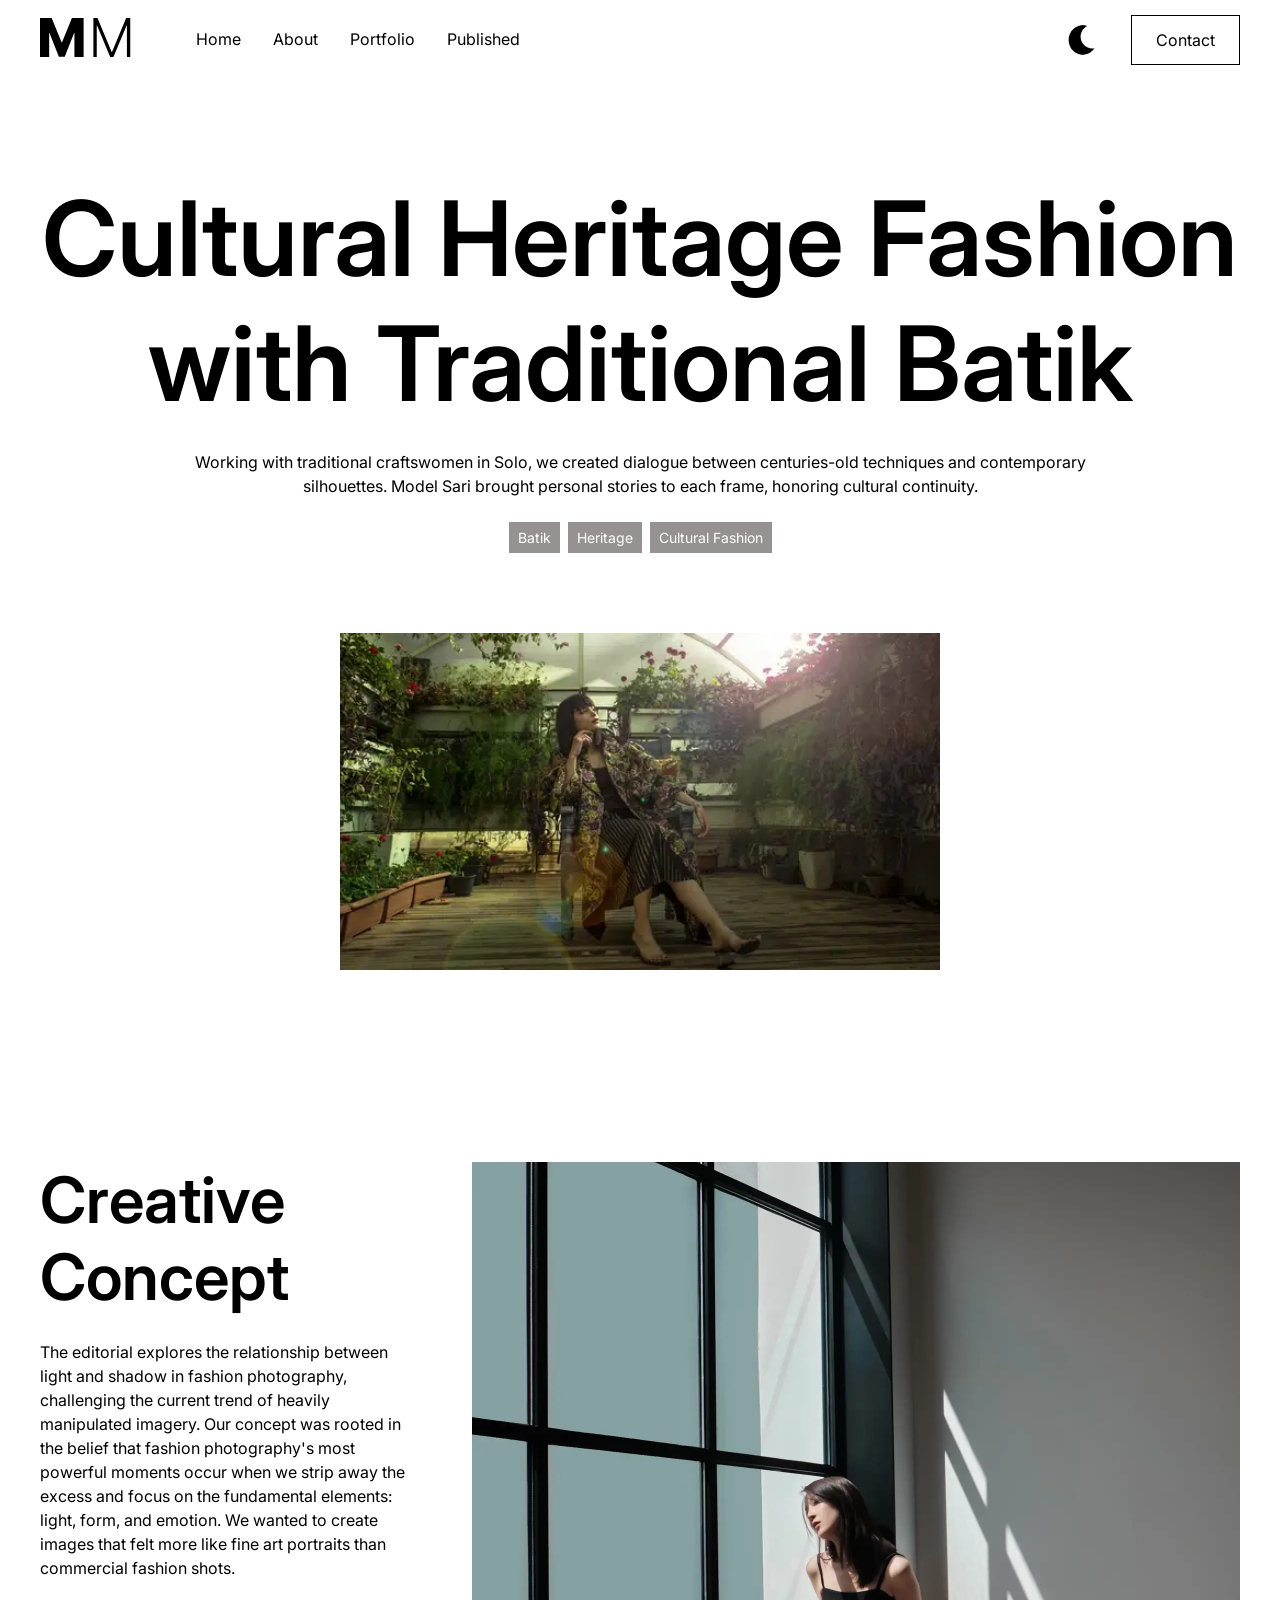
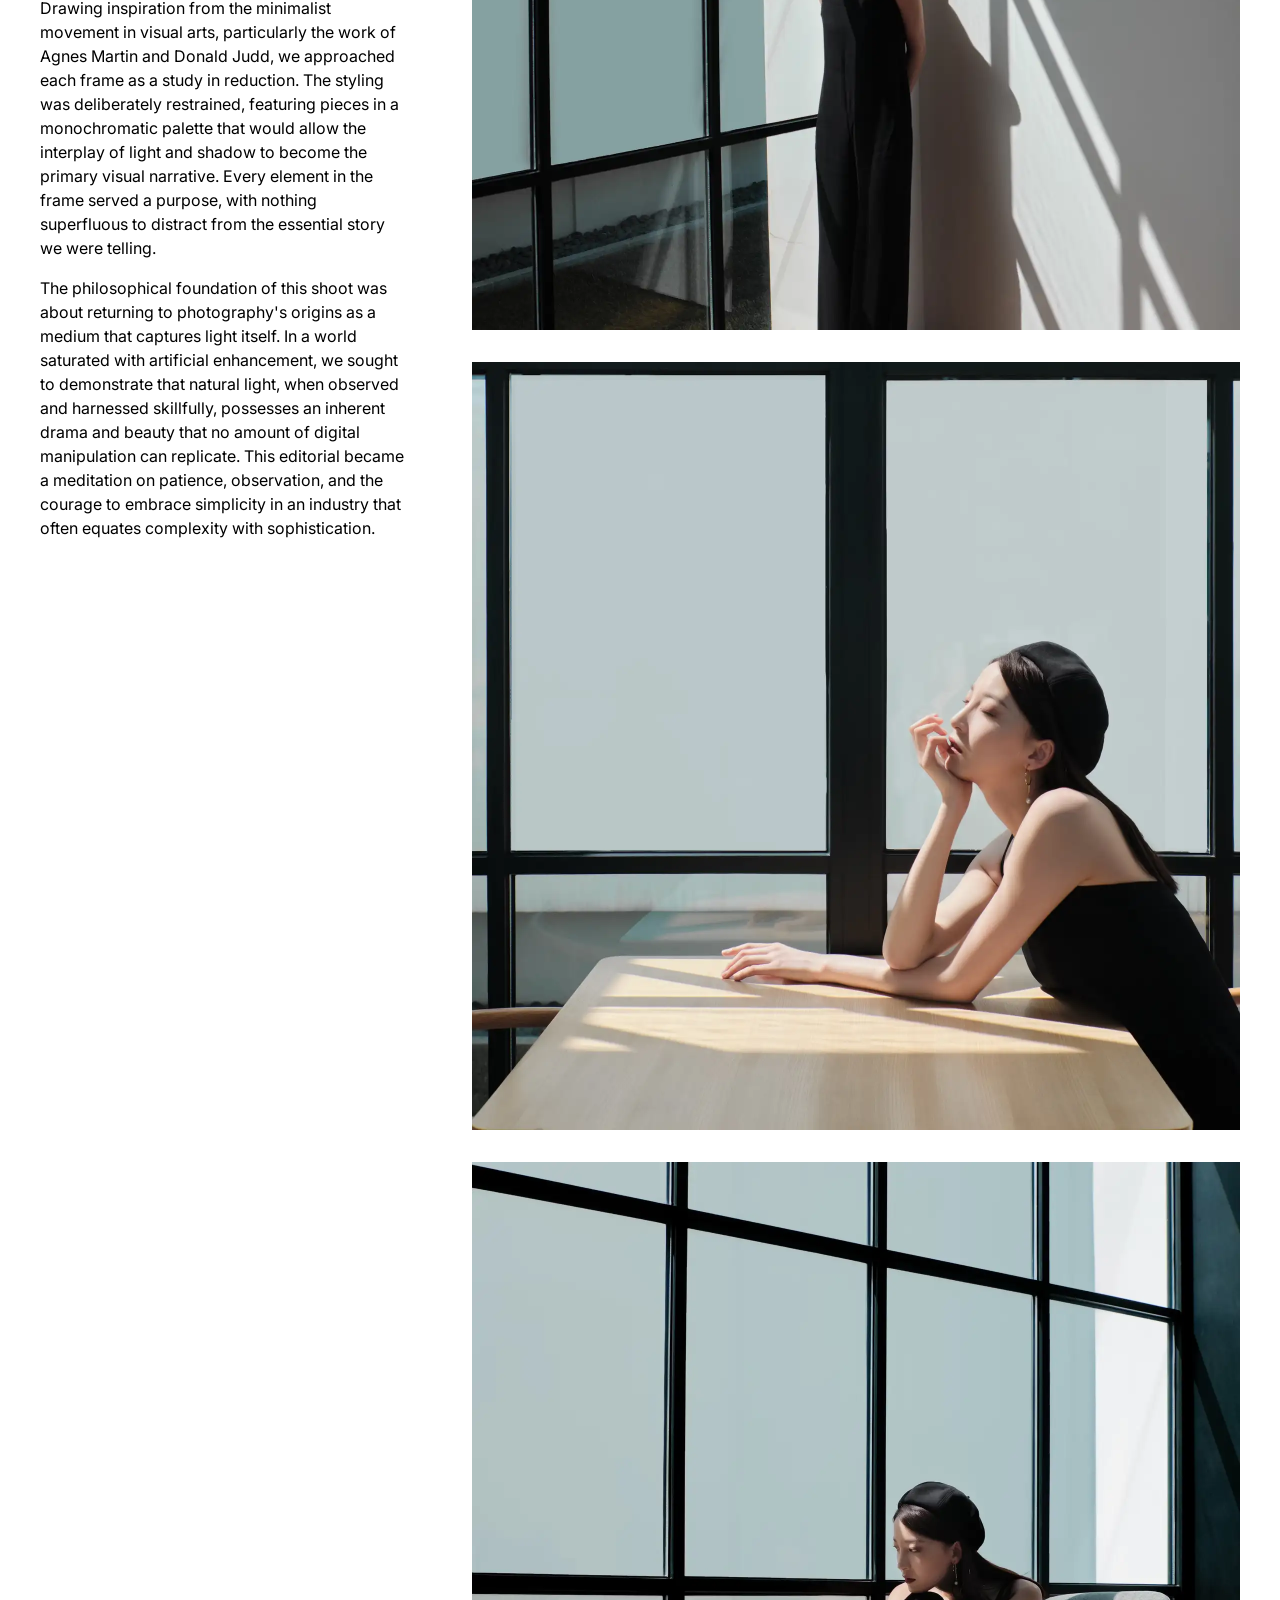
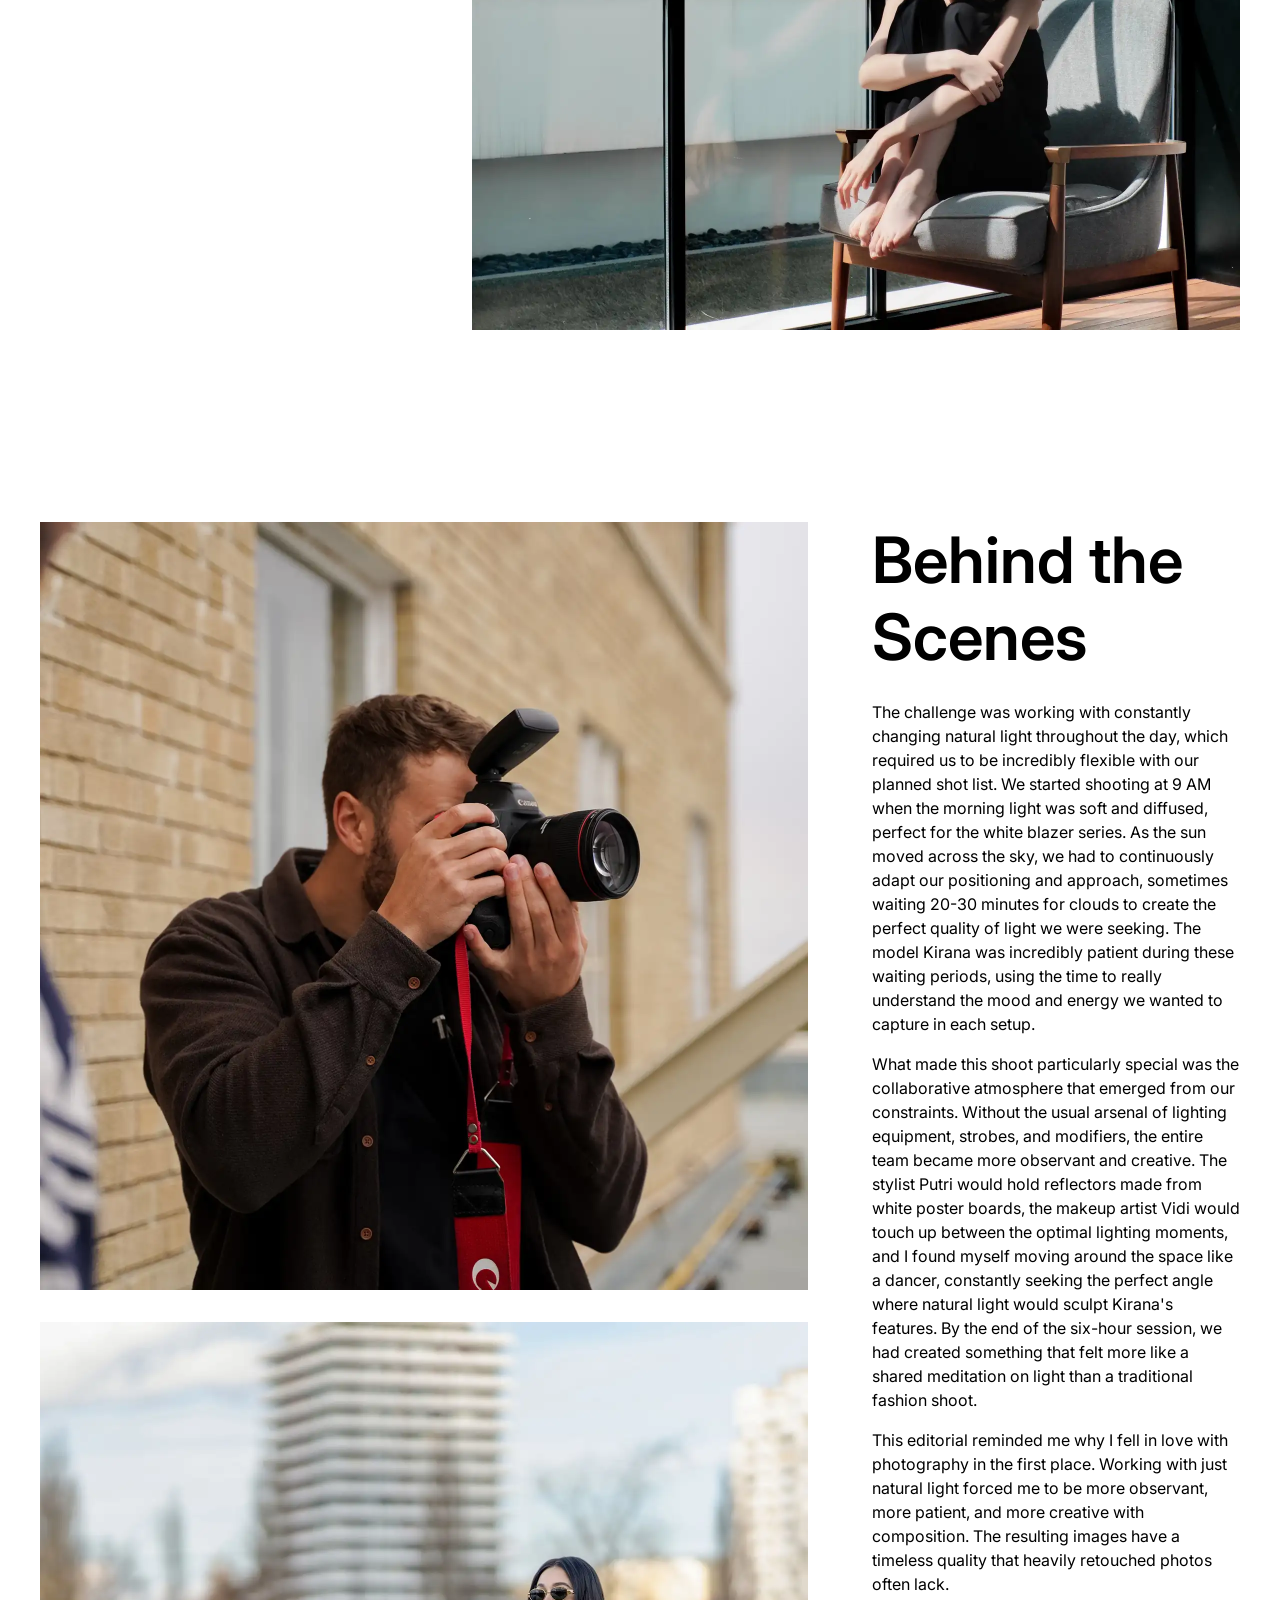
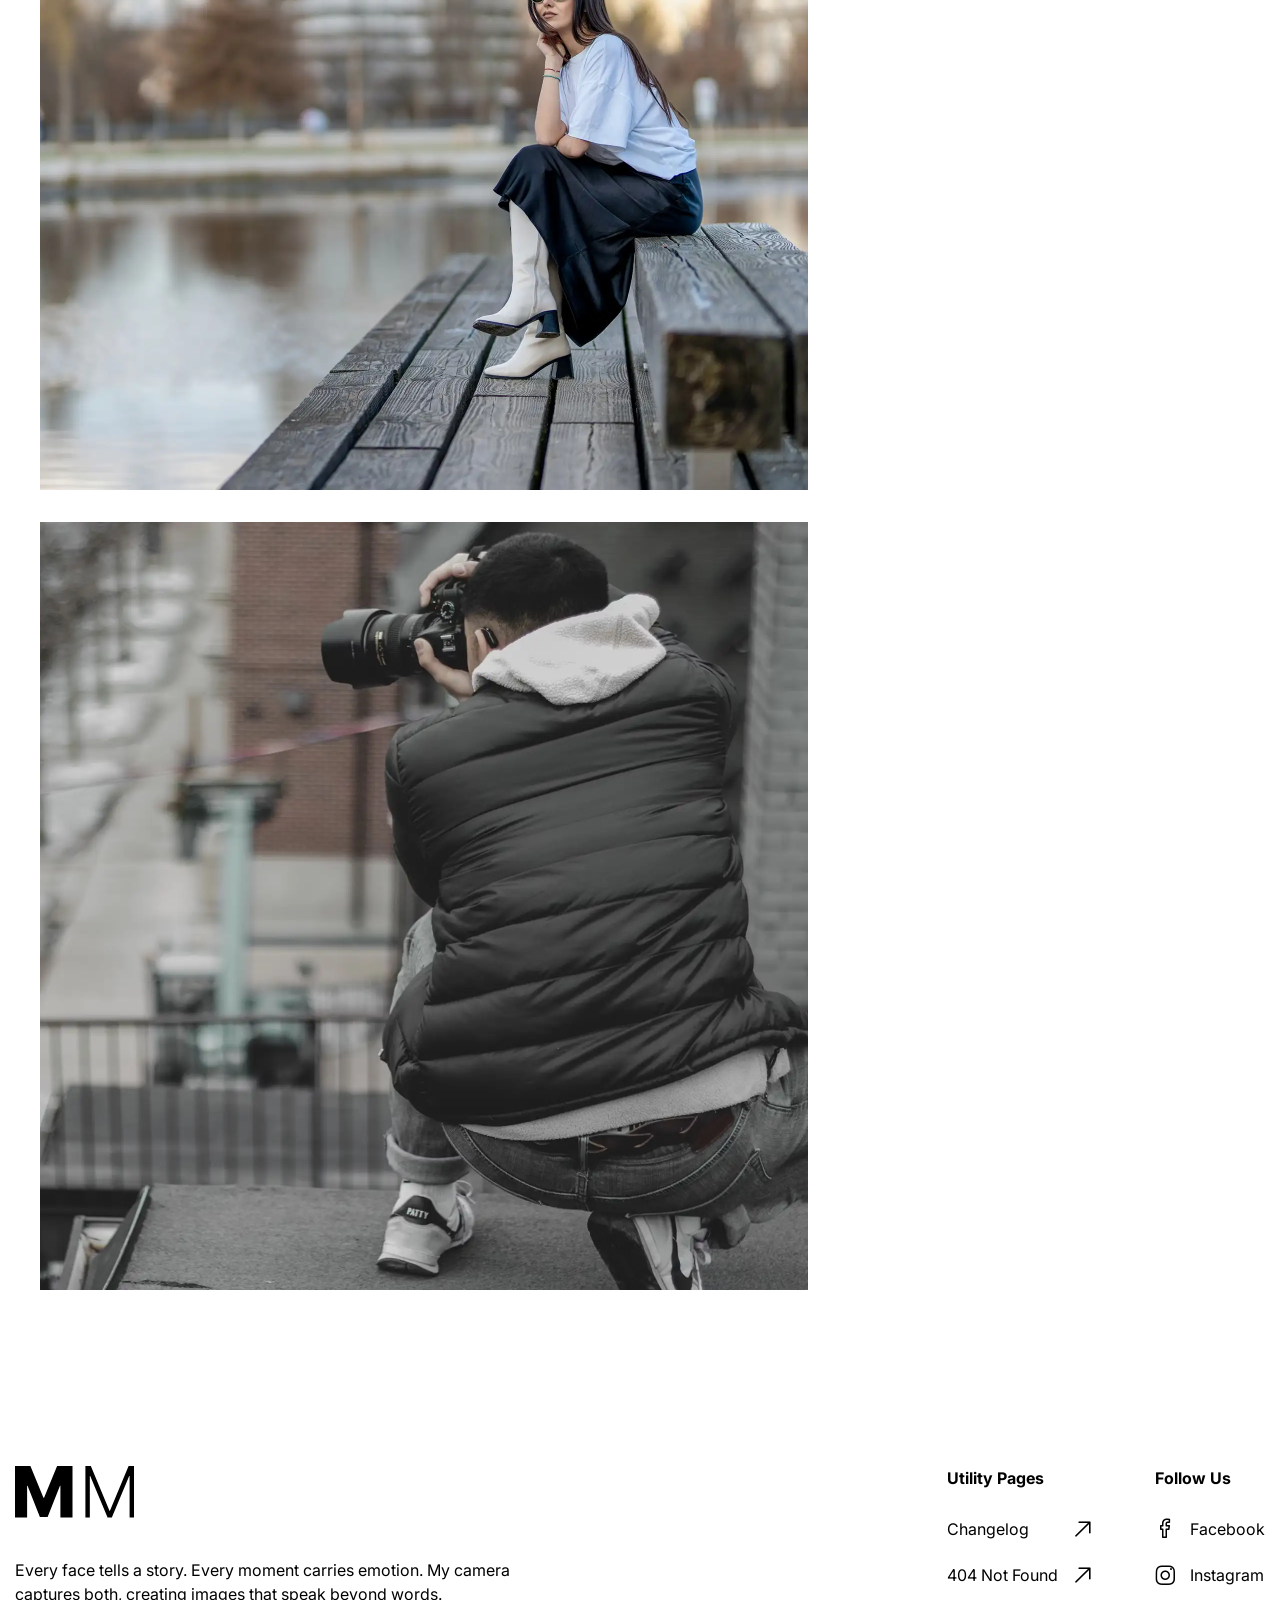
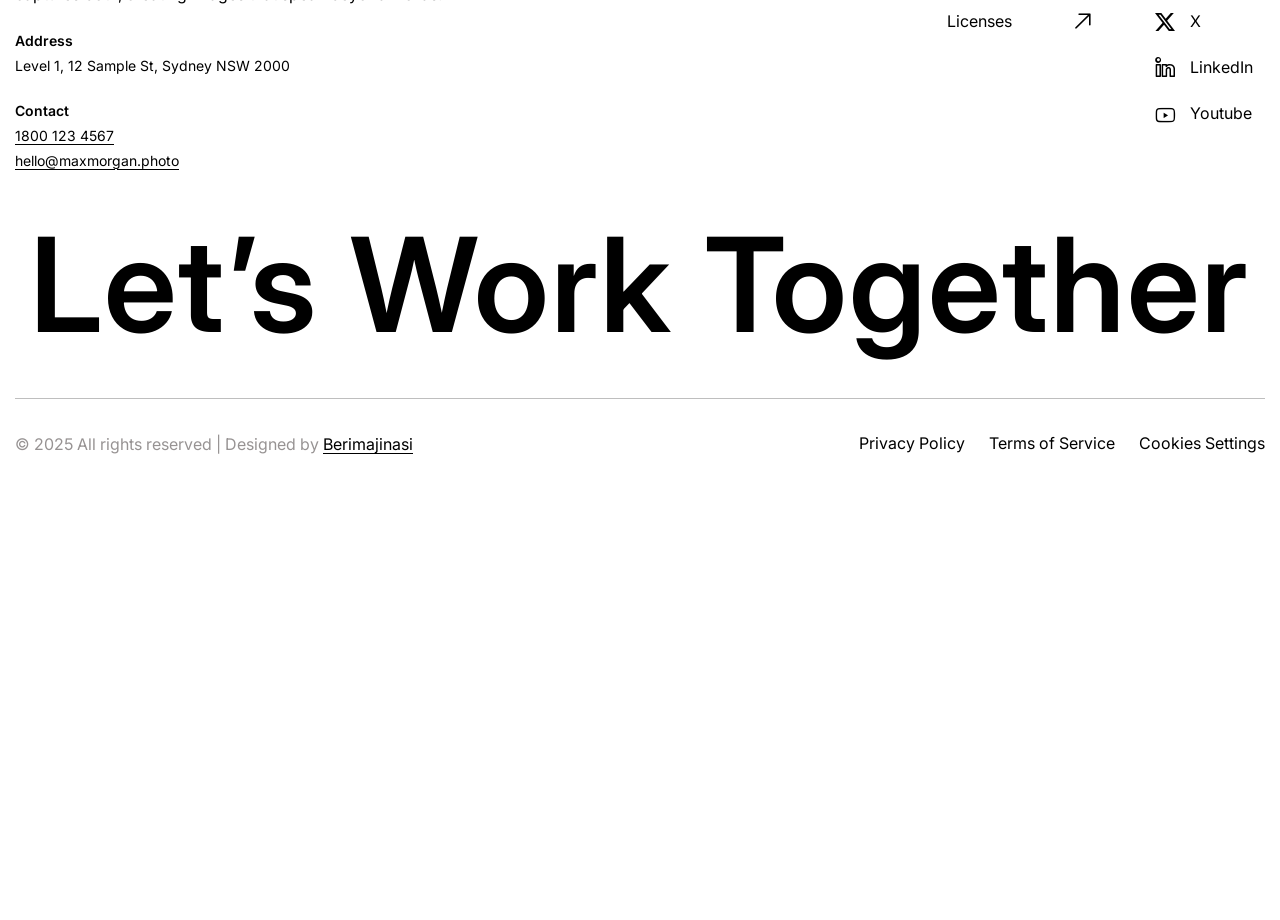
==== commit 4a9dc5d9: "Updates" ====
--- a/culturalbatik.html
+++ b/culturalbatik.html
@@ -1,19 +1,22 @@
 <!doctype html>
 <html data-fls-darklite="" lang="en">
 	<head>
+		<style data-fls-preloader="false" rel="preload">
+			body > *:not(.fls-preloader) {opacity: 0;visibility: hidden;}[data-fls-preloader-loaded] body > *:not(.fls-preloader) {transition: opacity 0.5s ease 0s;opacity: 1;visibility: visible;}
+		</style>
 		<meta charset="UTF-8">
 		<meta name="viewport" content="width=device-width, initial-scale=1.0">
 		<link rel="shortcut icon" href="./assets/img/favicon.ico">
 		<title>Portfolio Cultural Batik</title>
-		<link rel="modulepreload" crossorigin href="./js/common.min.js?v=1773178130313">
-		<script type="module" crossorigin="" src="./js/popup.min.js?v=1773178130313"></script>
-		<script type="module" crossorigin="" src="./js/labels.min.js?v=1773178130313"></script>
-		<script type="module" crossorigin="" src="./js/blockhead.min.js?v=1773178130313"></script>
-		<script type="module" crossorigin="" src="./js/article.min.js?v=1773178130313"></script>
-		<link rel="stylesheet" crossorigin="" href="./css/popup.min.css?v=1773178130313">
-		<link rel="stylesheet" crossorigin="" href="./css/labels.min.css?v=1773178130313">
-		<link rel="stylesheet" crossorigin="" href="./css/blockhead.min.css?v=1773178130313">
-		<link rel="stylesheet" crossorigin="" href="./css/article.min.css?v=1773178130313">
+		<link rel="modulepreload" crossorigin href="./js/common.min.js?v=1773592631202">
+		<script type="module" crossorigin="" src="./js/popup.min.js?v=1773592631202"></script>
+		<script type="module" crossorigin="" src="./js/labels.min.js?v=1773592631202"></script>
+		<script type="module" crossorigin="" src="./js/blockhead.min.js?v=1773592631202"></script>
+		<script type="module" crossorigin="" src="./js/article.min.js?v=1773592631202"></script>
+		<link rel="stylesheet" crossorigin="" href="./css/popup.min.css?v=1773592631202">
+		<link rel="stylesheet" crossorigin="" href="./css/labels.min.css?v=1773592631202">
+		<link rel="stylesheet" crossorigin="" href="./css/blockhead.min.css?v=1773592631202">
+		<link rel="stylesheet" crossorigin="" href="./css/article.min.css?v=1773592631202">
 	</head>
 	<body>
 		<div class="wrapper">
@@ -59,7 +62,7 @@
 			</header>
 			<main class="page">
 				<article data-fls-article="" class="article" aria-labelledby="article-minimalist-title" aria-describedby="article-minimalist-desc">
-					<header class="article__header">
+					<header data-fls-watcher="" data-fls-watcher-once="" class="article__header">
 						<div class="article__container">
 							<div data-fls-blockhead="" class="article__blockhead blockhead">
 								<div class="blockhead__content">
@@ -94,7 +97,7 @@
 					<div class="article__body">
 						<div class="article__container">
 							<section class="article__item item-article" aria-labelledby="item-article-concept-title" aria-describedby="item-article-concept-desc">
-								<div class="item-article__content">
+								<div data-fls-watcher="" data-fls-watcher-once="" class="item-article__content">
 									<h2 id="item-article-concept-title" class="item-article__title">Creative Concept</h2>
 									<div id="item-article-concept-desc" class="item-article__text">
 										<p>
@@ -112,22 +115,22 @@
 									<picture>
 										<source media="(max-width: 600px)" srcset="./assets/img/portfolio/interior-woman-600.webp" type="image/webp">
 										<source media="(max-width: 1200px)" srcset="./assets/img/portfolio/interior-woman-1200.webp" type="image/webp">
-										<img alt="A stylish woman standing by a modern window in a minimalist interior space." src="./assets/img/portfolio/interior-woman.webp">
+										<img data-fls-watcher="" data-fls-watcher-once="" alt="A stylish woman standing by a modern window in a minimalist interior space." src="./assets/img/portfolio/interior-woman.webp">
 									</picture>
 									<picture>
 										<source media="(max-width: 600px)" srcset="./assets/img/portfolio/thoughtful-woman-600.webp" type="image/webp">
 										<source media="(max-width: 1200px)" srcset="./assets/img/portfolio/thoughtful-woman-1200.webp" type="image/webp">
-										<img alt="A thoughtful woman resting her chin on her hand while sitting at a table by a window." src="./assets/img/portfolio/thoughtful-woman.webp">
+										<img data-fls-watcher="" data-fls-watcher-once="" alt="A thoughtful woman resting her chin on her hand while sitting at a table by a window." src="./assets/img/portfolio/thoughtful-woman.webp">
 									</picture>
 									<picture>
 										<source media="(max-width: 600px)" srcset="./assets/img/portfolio/woman-relaxing-600.webp" type="image/webp">
 										<source media="(max-width: 1200px)" srcset="./assets/img/portfolio/woman-relaxing-1200.webp" type="image/webp">
-										<img alt="A woman relaxing in a modern space, sitting comfortably in a chair by the window." src="./assets/img/portfolio/woman-relaxing.webp">
+										<img data-fls-watcher="" data-fls-watcher-once="" alt="A woman relaxing in a modern space, sitting comfortably in a chair by the window." src="./assets/img/portfolio/woman-relaxing.webp">
 									</picture>
 								</div>
 							</section>
 							<section class="article__item item-article" aria-labelledby="item-article-scenes-title" aria-describedby="item-article-scenes-desc">
-								<div class="item-article__content">
+								<div data-fls-watcher="" data-fls-watcher-once="" class="item-article__content">
 									<h2 id="item-article-scenes-title" class="item-article__title">Behind the Scenes</h2>
 									<div id="item-article-scenes-desc" class="item-article__text">
 										<p>
@@ -145,17 +148,17 @@
 									<picture>
 										<source media="(max-width: 600px)" srcset="./assets/img/portfolio/capturing-moments-600.webp" type="image/webp">
 										<source media="(max-width: 1200px)" srcset="./assets/img/portfolio/capturing-moments-1200.webp" type="image/webp">
-										<img alt="A photographer capturing moments with a camera in a natural setting." src="./assets/img/portfolio/capturing-moments.webp">
+										<img data-fls-watcher="" data-fls-watcher-once="" alt="A photographer capturing moments with a camera in a natural setting." src="./assets/img/portfolio/capturing-moments.webp">
 									</picture>
 									<picture>
 										<source media="(max-width: 600px)" srcset="./assets/img/portfolio/lakeside-relaxation-600.webp" type="image/webp">
 										<source media="(max-width: 1200px)" srcset="./assets/img/portfolio/lakeside-relaxation-1200.webp" type="image/webp">
-										<img alt="A woman relaxing by the lakeside, enjoying the serene environment." src="./assets/img/portfolio/lakeside-relaxation.webp">
+										<img data-fls-watcher="" data-fls-watcher-once="" alt="A woman relaxing by the lakeside, enjoying the serene environment." src="./assets/img/portfolio/lakeside-relaxation.webp">
 									</picture>
 									<picture>
 										<source media="(max-width: 600px)" srcset="./assets/img/portfolio/rooftop-photographer-600.webp" type="image/webp">
 										<source media="(max-width: 1200px)" srcset="./assets/img/portfolio/rooftop-photographer-1200.webp" type="image/webp">
-										<img alt="A photographer on a rooftop, dressed in a black puffer jacket, taking photos of the street below." src="./assets/img/portfolio/rooftop-photographer.webp">
+										<img data-fls-watcher="" data-fls-watcher-once="" alt="A photographer on a rooftop, dressed in a black puffer jacket, taking photos of the street below." src="./assets/img/portfolio/rooftop-photographer.webp">
 									</picture>
 								</div>
 							</section>
--- a/css/popup.min.css
+++ b/css/popup.min.css
@@ -1 +1 @@
-@import url("https://fonts.googleapis.com/css2?family=Inter:wght@400;500;600;700&display=swap");*{border:0;margin:0;padding:0}*,:after,:before{box-sizing:border-box}:after,:before{display:inline-block}body,html{height:100%}body{line-height:1;scrollbar-gutter:stable;-ms-text-size-adjust:100%;-moz-text-size-adjust:100%;-webkit-text-size-adjust:100%;-webkit-font-smoothing:antialiased;-moz-osx-font-smoothing:grayscale}button,input,textarea{background-color:transparent;color:inherit;font-family:inherit;font-size:inherit;line-height:inherit}input,textarea{width:100%}label{display:inline-block}button,option,select{cursor:pointer}a{color:inherit;display:inline-block;text-decoration:none}ul li{list-style:none}img{height:auto;max-width:100%;vertical-align:middle}h1,h2,h3,h4,h5,h6{font-size:inherit;font-weight:inherit}address{font-style:normal}@font-face{font-display:swap;font-family:iconfont;src:url(../assets/fonts/iconfont.woff2?b7dcf77ce4fb89ac268a92bd21dc97d3) format("woff2")}[class*="--icon-"]:before{font-family:iconfont}[class*="--icon-youtube"]:before{content:"\f101"}[class*="--icon-x"]:before{content:"\f102"}[class*="--icon-linkedin"]:before{content:"\f103"}[class*="--icon-instagram"]:before{content:"\f104"}[class*="--icon-facebook"]:before{content:"\f105"}[class*="--icon-chevron"]:before{content:"\f106"}[class*="--icon-arrow-up-right"]:before{content:"\f107"}:root{--primary:#fff;--secondary:#000;--white:#fff;--black:#000;--mono-light:#aaa;--mono-gray:#444;--border-gray:#666;--error:#ff7e83;--black-rgb:0,0,0}body{background-color:var(--secondary);color:var(--primary);font-family:Inter,sans-serif;font-size:1rem;line-height:1.5;min-width:20rem;transition:color .3s ease 0s,background-color .3s ease 0s}[data-fls-scrolllock] body{overflow:hidden;overscroll-behavior:none;touch-action:none}.wrapper{display:flex;flex-direction:column;min-height:100%;overflow:clip}.wrapper>main{flex:1 1 auto}.wrapper>*{min-width:0}[class*=__container]{margin:0 auto;max-width:76.875rem;padding-left:.9375rem;padding-right:.9375rem}.select{min-width:0}.select,.select__body{position:relative}.select__title{border-bottom:.0625rem solid var(--border-gray);cursor:pointer;text-align:left;transition:border-color .3s ease;width:100%}html:not([data-fls-touch]) .select__title:hover{border-color:var(--primary)}.select__value{align-items:center;display:flex;flex-direction:row-reverse;gap:.625rem;height:1.875rem;min-width:0}.select__value>*{flex:1 1 auto}.select__value.--select-pseudo-label:before{content:attr(data-pseudo-label);opacity:.5}.select__value:before{align-items:center;display:flex;font-size:.625rem!important;font-size:1.25rem;justify-content:center;rotate:90deg;transition:rotate .3s ease;width:1.875rem}.select__content,.select__text{flex:1 1 auto;overflow:hidden;text-overflow:ellipsis;white-space:nowrap}.select__input{background-color:transparent;height:100%;padding:0 .625rem;width:100%}.--select-active .select__input::placeholder{color:#000}.--select-focus .select__input::placeholder{opacity:.5}.select__options{background-color:var(--primary);border-top:0;color:var(--secondary);left:0;min-width:100%;padding-block:.5rem;position:absolute;top:calc(100% - .0625rem)}.select__scroll{max-height:12.5rem;overflow-x:hidden;overflow-y:auto}.select__option{color:inherit;cursor:pointer;padding:.3125rem .625rem;text-align:left;transition:background-color .2s ease,color .2s ease;width:100%}html:not([data-fls-touch]) .select__option:hover{background-color:var(--secondary);color:var(--primary)}.select__row{align-items:center;display:inline-flex}.select--show-top .select__options{bottom:calc(100% - .0625rem);top:auto}.select.--select-open .select__value:before{rotate:-90deg}.--select-tag{cursor:pointer}.menu{flex-grow:1}.menu__link{position:relative}.menu__link:after{background-color:var(--primary);bottom:0;content:"";height:.0625rem;left:50%;position:absolute;transition:width .3s,left .3s;width:0}.icon-menu{display:none}.header{background-color:var(--secondary);left:0;position:sticky;right:0;top:0;transition:background-color .3s;z-index:50}.header__body{align-items:center;display:flex;padding-bottom:.3125rem;padding-top:.3125rem;transition:min-height .3s ease}.header__logo path{fill:var(--primary);transition:fill .3s ease}.header__actions,.header__logo{position:relative;z-index:3}.header__actions{align-items:center;display:flex}.footer__container{display:grid;max-width:83.875rem}.footer__logo{height:auto}.footer__logo path{fill:var(--primary);transition:fill .3s ease}.footer__logo{position:relative;z-index:3}html:not([data-fls-touch]) .footer__link-logo:hover path{fill:var(--mono-light)}.footer__list{display:flex;flex-direction:column}.footer__body{display:grid}.footer__content{display:flex;flex-wrap:wrap}.footer__main{align-items:flex-start;display:flex;flex-direction:column}.footer__menu{display:flex;flex-wrap:wrap}.footer__label{font-weight:700}.footer__statement{text-align:center;text-wrap:balance}.footer__bottom{border-top:.0625rem solid var(--border-gray);column-gap:.9375rem;display:flex}.footer__copy{color:var(--mono-light)}.footer__copy a{color:var(--primary);text-decoration:underline;text-decoration-thickness:.0625rem;text-underline-offset:.1875rem;transition:text-decoration-color .2s ease}.footer__policy-list{align-items:center;column-gap:1.5rem;display:flex;flex-wrap:wrap}.footer__policy-link{padding-bottom:.1875rem;position:relative}.footer__policy-link:after{background-color:var(--primary);bottom:0;content:"";height:.0625rem;left:50%;position:absolute;transition:width .3s,left .3s;width:0}.utility__link{justify-content:space-between!important;padding-block:.5rem!important}input[type=email],input[type=tel],input[type=text],textarea{-webkit-appearance:none;-moz-appearance:none;appearance:none}.input{border-bottom:.0625rem solid var(--border-gray);border-radius:0!important;caret-color:inherit;display:block;padding-right:.625rem;transition:border-color .3s ease;width:100%}html:not([data-fls-touch]) .input:hover::placeholder{color:var(--primary)}html:not([data-fls-touch]) .input:hover{border-color:var(--primary)}.input[placeholder]:not([data-fls-placeholder-nohiden])::placeholder{color:var(--mono-gray);transition:opacity .3s,color .3s}.input[placeholder]:not([data-fls-placeholder-nohiden]):focus::placeholder{opacity:0}textarea.input{padding:0;resize:vertical}[data-fls-form-error]{color:var(--error)}.form,.form__body{display:grid}.form__actions{align-items:flex-start;display:inline-flex}.form__button{align-self:flex-start}.button{align-items:center;border:.0625rem solid var(--primary);display:flex;font-size:1rem;justify-content:center;line-height:1.5;padding:.75rem 1.5rem;transition:color .3s ease,background-color .3s ease}.button--send,.button--white{background-color:var(--primary);color:var(--secondary)}.button--icon-arrow-up-right,.button--icon-chevron,.button--social{border:none;flex-direction:row-reverse;gap:1.0625rem;padding:0}.button--icon-arrow-up-right:before,.button--icon-chevron:before,.button--social:before{transition:translate .3s ease,scale .3s ease,rotate .6s ease}.button--icon-arrow-up-right span,.button--icon-chevron span,.button--social span{padding:.1875rem 0;position:relative;transition:translate .5s ease;will-change:translate}.button--icon-arrow-up-right span:after,.button--icon-chevron span:after,.button--social span:after{background-color:var(--primary);bottom:0;content:"";height:.0625rem;left:0;position:absolute;transition:width .3s ease;width:0}.button--icon-arrow-up-right{width:100%}.button--social{flex-direction:row;gap:.9375rem}.button--social:before{font-size:1.25rem;text-align:center;width:1.25rem;will-change:scale}.button--send{border:.0625rem solid var(--primary);padding:.75rem 1.5rem;width:auto}[data-fls-darklite-light]{--primary:#000;--secondary:#fff;--mono-light:#979393;--mono-gray:#969292;--error:#a04245;--border-gray:#bebebe;--black-rgb:255,255,255}[data-fls-darklite-light] .theme__change{background:url(../assets/img/icons/moon.svg) 0 0/100% no-repeat}[data-fls-darklite-dark]{--primary:#fff;--secondary:#000;--mono-light:#aaa;--mono-gray:#444;--error:#ff7e83;--border-gray:#666;--black-rgb:0,0,0}[data-fls-darklite-dark] .theme__change{background:url(../assets/img/icons/sun.svg) 0 0/100% no-repeat}.theme{align-items:center;border-radius:50%;display:flex;justify-content:center;padding:.25rem;position:relative;transition:background-color .3s}.theme__change{block-size:1.875rem;border-radius:50%;cursor:pointer;flex:0 0 1.875rem;inline-size:1.875rem;transition:background .3s}.title{font-weight:600;line-height:1.2}.title--medium{letter-spacing:.125rem;text-transform:capitalize}.title--big,.title--medium,.title--small{line-height:1}.social__link{padding-block:.5rem}.social{align-items:start}.info{display:grid}.info__row{font-size:.875rem}.info__address,.info__list,.info__row{display:grid;gap:.25rem}.info__title{font-weight:600}.info__link{text-decoration:underline;text-decoration-thickness:.0625rem;text-underline-offset:.1875rem;transition:text-decoration-color .2s ease}body:after{background-color:rgba(0,0,0,.5);content:"";height:100%;left:0;opacity:0;pointer-events:none;position:fixed;top:0;transition:opacity .8s ease 0s;width:100%;z-index:149}[data-fls-popup-open] body:after{opacity:1}[data-fls-popup]{bottom:0;left:0;pointer-events:none;position:fixed;right:0;top:0;transition:visibility .8s ease 0s;visibility:hidden}[data-fls-popup][data-fls-popup-active]{overflow:auto;pointer-events:auto;visibility:visible;z-index:150}[data-fls-popup-active] [data-fls-popup-body]{transform:scale(1);visibility:visible}[data-fls-popup-wrapper]{align-items:center;display:flex;flex:1 1 auto;flex-direction:column;justify-content:center;min-height:100%;width:100%}[data-fls-popup-body]{background-color:var(--secondary);border:.0625rem solid var(--primary);max-width:76.875rem;transform:scale(0);transition:transform .3s ease 0s,visibility .3s ease 0s;visibility:hidden;width:100%}.popup--message [data-fls-popup-body]{width:auto}.popup--message .popup__body{display:grid;place-items:center}.popup__actions{justify-content:flex-end}.popup__actions,.popup__close{align-items:center;display:flex}.popup__close{border:.0625rem solid var(--primary);justify-content:center;transition:background-color .3s ease}.popup__close path{stroke:var(--primary);stroke-width:.0625rem;transition:stroke .3s ease}.popup__content{display:grid}.popup__statement{text-wrap:balance}.popup__inner{column-gap:1.875rem;display:flex;justify-content:space-between}.info-popup{display:flex;flex-direction:column}.follow-us__label{font-weight:700}.follow-us__list{display:flex;flex-direction:column}.popup__text{text-wrap:pretty}.popup__text p:not(:last-child){margin-bottom:.3125rem}.popup__button{width:12.5rem}@media (width <= 61.99875em){.title--small{font-size:3.4375rem}[data-fls-popup-body]{padding-inline:.9375rem}.popup__title{font-size:5.625rem}}@media (max-width:59.56125em){.footer__content{flex-direction:column}}@media (max-width:56.31125em) and (width <= 20em){.footer__bottom{row-gap:.75rem}}@media (max-width:56.31125em){.footer__bottom{flex-direction:column-reverse}}@media (width <= 54.24875em){.popup__title{font-size:4.6875rem}}@media (width <= 47.99875em){[data-fls-popup-body]{padding-bottom:2.1875rem}}@media (max-width:47.99875em){.form__button{width:100%!important}.popup__inner{flex-direction:column}}@media (width <= 43.74875em){.header__body{min-height:3.4375rem}}@media (max-width:43.74875em) and (width <= 23.4375em){.menu__body{padding-top:4.0625rem}}@media (max-width:43.74875em) and (max-width:23.43625em){.menu__body{padding-top:3.75rem}.menu__body:before{height:3.5rem}}@media (max-width:43.74875em) and (any-hover:none){.icon-menu{cursor:default}}@media (max-width:43.74875em){.menu__body{height:100dvh;overflow:auto;padding-bottom:1.875rem;padding-left:.9375rem;padding-right:.9375rem}.menu__body,.menu__body:before{background-color:var(--secondary);position:fixed;right:-100%;top:0;transition:right .3s;width:100%}.menu__body:before{content:"";height:3.75rem;z-index:2}[data-fls-menu-open] .menu__body,[data-fls-menu-open] .menu__body:before{right:0}.menu__list{text-align:right}.menu__item{padding-block:1.25rem}.menu__item:not(:last-child){border-bottom:.0625rem solid var(--primary)}.menu__item:last-child{padding-bottom:0}.menu__link{font-size:2rem}.icon-menu{display:block;height:1.125rem;position:relative;width:1.875rem;z-index:5}.icon-menu span,.icon-menu:after,.icon-menu:before{background-color:var(--primary);border-radius:.625rem;content:"";height:.125rem;position:absolute;right:0;transition:all .3s ease 0s;width:100%}.icon-menu:before{top:0}.icon-menu:after{bottom:0}.icon-menu span{top:calc(50% - .0625rem)}[data-fls-menu-open] .icon-menu span{width:0}[data-fls-menu-open] .icon-menu:before{top:calc(50% - .0625rem);transform:rotate(-45deg)}[data-fls-menu-open] .icon-menu:after{bottom:calc(50% - .0625rem);transform:rotate(45deg)}}@media (max-width:29.99875em) and (width <= 20em){.footer__menu{gap:.9375rem}}@media (max-width:29.99875em){.footer__menu{flex-direction:column}.footer__column{width:100%}.footer__copy{text-align:center}.footer__policy-list{align-items:flex-start;flex-direction:column}.utility__link{padding-block:.25rem!important;width:100%}.social__link{padding-block:.25rem}.popup__button{width:100%}}@media (max-width:23.43625em){.button--head{padding:.625rem 1.25rem}}@media (width <= 20em){.select__title{padding-bottom:.75rem;padding-top:.5rem}.select__option,.select__title{font-size:1.125rem}.header__body{column-gap:.625rem}.header__logo{width:4.375rem}.header__actions{column-gap:.75rem}.footer{padding-bottom:1.375rem;padding-top:1.875rem}.footer__container{gap:1.5rem}.footer__logo{width:5.3125rem}.footer__body{gap:1.125rem}.footer__content{gap:1.25rem}.footer__main{gap:.75rem}.footer__menu{gap:2.8125rem}.footer__text:not(:first-child){margin-top:.3125rem}.footer__label:not(:last-child){margin-bottom:.3125rem}.footer__bottom{padding-top:1rem}.footer__policy-list{row-gap:.3125rem}.input{font-size:1.125rem;padding-bottom:.5rem}[data-fls-form-error]{font-size:.875rem;margin-top:.5rem}.form{gap:1.25rem}.form__body{gap:.9375rem}.form__label{font-size:1rem}.form__label:not(:last-child){padding-bottom:.1875rem}.form__label--sel:not(:last-child){padding-bottom:6.25e-8rem}.title{font-size:3rem}.title--big{font-size:4rem}.title--small{font-size:3rem}.title--medium{font-size:3.75rem}.title--medium-2{font-size:4rem}.title--hero{font-size:3.75rem}.info{gap:.75rem}[data-fls-popup]{padding-bottom:2.9375rem;padding-top:3.5625rem}[data-fls-popup-body]{padding-bottom:1.125rem;padding-top:1.125rem}.popup--message [data-fls-popup-body]{padding-block:1.5625rem;padding-inline:.9375rem}.popup--message .popup__body{gap:.9375rem}.popup__actions:not(:last-child){margin-bottom:1.25rem}.popup__close{padding:.375rem}.popup__content{gap:1.125rem}.popup__title{font-size:3.25rem}.popup__inner{row-gap:1.125rem}.info-popup{gap:1.375rem}.info-popup__text p:not(:last-child){margin-bottom:.25rem}.follow-us__label:not(:last-child){margin-bottom:.3125rem}.popup__text{font-size:1.125rem}}@media (max-width:43.74875em) and (width > 47.99875em){.menu__body{padding-top:7.75rem}}@media (min-width:43.74875em) and (width <= 20em){.menu__list{column-gap:.9375rem}}@media (max-width:29.99875em) and (width > 76.875em){.footer__menu{gap:2.8125rem}}@media (max-width:56.31125em) and (width > 76.875em){.footer__bottom{row-gap:1rem}}@media (width > 20em) and (width <= 76.875em){.select__title{padding-bottom:clamp(.75rem,.6620879120875rem + .4395604396vw,1rem);padding-top:clamp(.5rem,.45604395604375rem + .2197802198vw,.625rem)}.select__option,.select__title{font-size:clamp(1.125rem,1.08104395604375rem + .2197802198vw,1.25rem)}.header__body{column-gap:clamp(.625rem,-.58379120879375rem + 6.043956044vw,4.0625rem)}.header__logo{width:clamp(4.375rem,3.9134615384625rem + 2.3076923077vw,5.6875rem)}.header__actions{column-gap:clamp(.75rem,.35439560439375rem + 1.978021978vw,1.875rem)}.footer{padding-bottom:clamp(1.375rem,.100274725275rem + 6.3736263736vw,5rem);padding-top:clamp(1.875rem,.7760989011rem + 5.4945054945vw,5rem)}.footer__container{gap:clamp(1.5rem,.972527472525rem + 2.6373626374vw,3rem)}.footer__logo{width:clamp(5.3125rem,4.54326923076875rem + 3.8461538462vw,7.5rem)}.footer__body{gap:clamp(1.125rem,.46565934065625rem + 3.2967032967vw,3rem)}.footer__content{gap:clamp(1.25rem,.28296703296875rem + 4.8351648352vw,4rem)}.footer__main{gap:clamp(.75rem,.4862637362625rem + 1.3186813187vw,1.5rem)}.footer__menu{gap:clamp(2.8125rem,2.39491758241875rem + 2.0879120879vw,4rem)}.footer__text:not(:first-child){margin-top:clamp(.3125rem,.2026098901125rem + .5494505495vw,.625rem)}.footer__label:not(:last-child){margin-bottom:clamp(.3125rem,.07074175824375rem + 1.2087912088vw,1rem)}.footer__bottom{padding-top:clamp(1rem,.64835164835rem + 1.7582417582vw,2rem)}.footer__policy-list{row-gap:clamp(.3125rem,.2245879120875rem + .4395604396vw,.5625rem)}.input{font-size:clamp(1.125rem,1.08104395604375rem + .2197802198vw,1.25rem);padding-bottom:clamp(.5rem,.4120879120875rem + .4395604396vw,.75rem)}[data-fls-form-error]{font-size:clamp(.875rem,.83104395604375rem + .2197802198vw,1rem);margin-top:clamp(.5rem,.4120879120875rem + .4395604396vw,.75rem)}.form{gap:clamp(1.25rem,.28296703296875rem + 4.8351648352vw,4rem)}.form__body{gap:clamp(.9375rem,-.139423076925rem + 5.3846153846vw,4rem)}.form__label{font-size:clamp(1rem,.9120879120875rem + .4395604396vw,1.25rem)}.form__label:not(:last-child){padding-bottom:clamp(.1875rem,-.0982142857125rem + 1.4285714286vw,1rem)}.form__label--sel:not(:last-child){padding-bottom:clamp(6.25e-8rem,-.1318680473875rem + .6593405495vw,.375rem)}.title{font-size:clamp(3rem,1.76923076923125rem + 6.1538461538vw,6.5rem)}.title--big{font-size:clamp(4rem,.96703296703125rem + 15.1648351648vw,12.625rem)}.title--medium{font-size:clamp(3.75rem,2.1895604395625rem + 7.8021978022vw,8.1875rem)}.title--medium-2{font-size:clamp(4rem,2.725274725275rem + 6.3736263736vw,7.625rem)}.title--hero{font-size:clamp(3.75rem,2.78296703296875rem + 4.8351648352vw,6.5rem)}.info{gap:clamp(.75rem,.4862637362625rem + 1.3186813187vw,1.5rem)}[data-fls-popup]{padding-bottom:clamp(2.9375rem,2.563873626375rem + 1.8681318681vw,4rem);padding-top:clamp(3.5625rem,2.70535714285625rem + 4.2857142857vw,6rem)}[data-fls-popup-body]{padding-top:clamp(1.125rem,.53159340659375rem + 2.967032967vw,2.8125rem)}.popup--message [data-fls-popup-body]{padding-block:clamp(1.5625rem,1.1229395604375rem + 2.1978021978vw,2.8125rem);padding-inline:clamp(.9375rem,.60782967033125rem + 1.6483516484vw,1.875rem)}.popup--message .popup__body{gap:clamp(.9375rem,.60782967033125rem + 1.6483516484vw,1.875rem)}.popup__actions:not(:last-child){margin-bottom:clamp(1.25rem,1.03021978021875rem + 1.0989010989vw,1.875rem)}.popup__close{padding:clamp(.375rem,.33104395604375rem + .2197802198vw,.5rem)}.popup__content{gap:clamp(1.125rem,.46565934065625rem + 3.2967032967vw,3rem)}.popup__inner{row-gap:clamp(1.125rem,.64148351648125rem + 2.4175824176vw,2.5rem)}.info-popup{gap:clamp(1.375rem,.80357142856875rem + 2.8571428571vw,3rem)}.info-popup__text p:not(:last-child){margin-bottom:clamp(.25rem,.1620879120875rem + .4395604396vw,.5rem)}.follow-us__label:not(:last-child){margin-bottom:clamp(.3125rem,.07074175824375rem + 1.2087912088vw,1rem)}.popup__text{font-size:clamp(1.125rem,1.0370879120875rem + .4395604396vw,1.375rem)}}@media (width > 20em) and (width <= 61.99875em){.title--small{font-size:clamp(3rem,2.7916604660875rem + 1.0416976696vw,3.4375rem)}}@media (width > 20em) and (width <= 54.24875em){.popup__title{font-size:clamp(3.25rem,2.4105533048625rem + 4.1972334757vw,4.6875rem)}}@media (width > 20em) and (width <= 47.99875em){[data-fls-popup-body]{padding-bottom:clamp(1.125rem,.36603754631875rem + 3.7948122684vw,2.1875rem)}}@media (max-width:29.99875em) and (width > 20em) and (width <= 76.875em){.footer__menu{gap:clamp(.9375rem,.27815934065625rem + 3.2967032967vw,2.8125rem)}}@media (width > 43.74875em) and (width <= 76.875em){.header__body{min-height:clamp(3.4375rem,1.37395758650625rem + 4.7168031395vw,5rem)}}@media (min-width:43.74875em) and (width > 76.875em){.menu__list{column-gap:2rem}}@media (min-width:43.74875em) and (width > 20em) and (width <= 76.875em){.menu__list{column-gap:clamp(.9375rem,.563873626375rem + 1.8681318681vw,2rem)}}@media (min-width:43.74875em){.menu__list{align-items:center;display:flex;flex-wrap:wrap;row-gap:.1875rem}.menu__link{padding-bottom:.1875rem}.menu__link--active:after{background-color:var(--primary);left:0;width:100%}}@media (max-width:43.74875em) and (width > 23.4375em) and (width <= 47.99875em){.menu__body{padding-top:clamp(4.0625rem,.54371405669375rem + 15.0134866914vw,7.75rem)}}@media (width > 47.99875em) and (width <= 76.875em){[data-fls-popup-body]{padding-bottom:clamp(2.1875rem,-2.07194493745rem + 8.8740747154vw,4.75rem)}}@media (min-width:47.99875em){.popup__info{flex:0 0 18.75rem}.popup__form{flex:0 1 45.625rem}}@media (width > 54.24875em) and (width <= 61.99875em){.popup__title{font-size:clamp(4.6875rem,-1.874848790325rem + 12.0967741935vw,5.625rem)}}@media (min-width:56.31125em){.footer__bottom{align-items:center;justify-content:space-between}}@media (max-width:56.31125em) and (width > 20em) and (width <= 76.875em){.footer__bottom{row-gap:clamp(.75rem,.6620879120875rem + .4395604396vw,1rem)}}@media (min-width:59.56125em){.footer__main{flex:1 1 31.625rem}.footer__text{max-width:31.625rem}}@media (width > 61.99875em) and (width <= 76.875em){.title--small{font-size:clamp(3.4375rem,1.0932064532375rem + 3.7811948576vw,4rem)}[data-fls-popup-body]{padding-inline:clamp(.9375rem,-2.96965591126875rem + 6.3019914293vw,1.875rem)}.popup__title{font-size:clamp(5.625rem,.415458784975rem + 8.4026552391vw,6.875rem)}}@media (width > 76.875em){.select__title{padding-bottom:1rem;padding-top:.625rem}.select__option,.select__title{font-size:1.25rem}.header__body{column-gap:4.0625rem;min-height:5rem}.header__logo{width:5.6875rem}.header__actions{column-gap:1.875rem}.footer{padding-bottom:5rem;padding-top:5rem}.footer__container{gap:3rem}.footer__logo{width:7.5rem}.footer__body{gap:3rem}.footer__content{gap:4rem}.footer__main{gap:1.5rem}.footer__menu{gap:4rem}.footer__text:not(:first-child){margin-top:.625rem}.footer__label:not(:last-child){margin-bottom:1rem}.footer__bottom{padding-top:2rem}.footer__policy-list{row-gap:.5625rem}.input{font-size:1.25rem;padding-bottom:.75rem}[data-fls-form-error]{font-size:1rem;margin-top:.75rem}.form,.form__body{gap:4rem}.form__label{font-size:1.25rem}.form__label:not(:last-child){padding-bottom:1rem}.form__label--sel:not(:last-child){padding-bottom:.375rem}.title{font-size:6.5rem}.title--big{font-size:12.625rem}.title--small{font-size:4rem}.title--medium{font-size:8.1875rem}.title--medium-2{font-size:7.625rem}.title--hero{font-size:6.5rem}.info{gap:1.5rem}[data-fls-popup]{padding-bottom:4rem;padding-top:6rem}[data-fls-popup-body]{padding-bottom:4.75rem;padding-top:2.8125rem}.popup--message [data-fls-popup-body],[data-fls-popup-body]{padding-inline:1.875rem}.popup--message [data-fls-popup-body]{padding-block:2.8125rem}.popup--message .popup__body{gap:1.875rem}.popup__actions:not(:last-child){margin-bottom:1.875rem}.popup__close{padding:.5rem}.popup__content{gap:3rem}.popup__title{font-size:6.875rem}.popup__inner{row-gap:2.5rem}.info-popup{gap:3rem}.info-popup__text p:not(:last-child){margin-bottom:.5rem}.follow-us__label:not(:last-child){margin-bottom:1rem}.popup__text{font-size:1.375rem}}@media (any-hover:hover),(pointer:fine){html:not([data-fls-touch]) .menu__link:hover:after{background-color:var(--primary);left:0;width:100%}html:not([data-fls-touch]) .header__link-logo:hover path{fill:var(--mono-light)}html:not([data-fls-touch]) .footer__copy a:hover{text-decoration-color:transparent}html:not([data-fls-touch]) .footer__policy-link:hover:after{background-color:var(--primary);left:0;width:100%}html:not([data-fls-touch]) .button:hover{background-color:var(--primary);color:var(--secondary)}html:not([data-fls-touch]) .button--icon-arrow-up-right:hover,html:not([data-fls-touch]) .button--icon-chevron:hover,html:not([data-fls-touch]) .button--send:hover,html:not([data-fls-touch]) .button--social:hover,html:not([data-fls-touch]) .button--white:hover{background-color:var(--secondary);color:var(--primary)}html:not([data-fls-touch]) .button--icon-arrow-up-right:hover span:after,html:not([data-fls-touch]) .button--icon-chevron:hover span:after,html:not([data-fls-touch]) .button--social:hover span:after{width:100%}html:not([data-fls-touch]) .button--icon-arrow-up-right:hover:before,html:not([data-fls-touch]) .button--icon-chevron:hover:before,html:not([data-fls-touch]) .button--social:hover:before{translate:.1875rem}html:not([data-fls-touch]) .button--icon-arrow-up-right:hover:before{translate:.1875rem -.1875rem}html:not([data-fls-touch]) .button--social:hover:before{scale:1.2;translate:0}html:not([data-fls-touch]) .button--social:hover span{translate:.625rem}html:not([data-fls-touch]) .theme:hover{background-color:var(--mono-light)}html:not([data-fls-touch]) .info__link:hover{text-decoration-color:transparent}html:not([data-fls-touch]) .popup__close:hover{background-color:var(--primary)}html:not([data-fls-touch]) .popup__close:hover path{stroke:var(--secondary)}}@media (prefers-color-scheme:light){:root{--primary:#000;--secondary:#fff;--mono-light:#979393;--mono-gray:#969292;--error:#a04245;--border-gray:#bebebe;--black-rgb:255,255,255}}+@import url("https://fonts.googleapis.com/css2?family=Inter:wght@400;500;600;700&display=swap");*{border:0;margin:0;padding:0}*,:after,:before{box-sizing:border-box}:after,:before{display:inline-block}body,html{height:100%}body{line-height:1;scrollbar-gutter:stable;-ms-text-size-adjust:100%;-moz-text-size-adjust:100%;-webkit-text-size-adjust:100%;-webkit-font-smoothing:antialiased;-moz-osx-font-smoothing:grayscale}button,input,textarea{background-color:transparent;color:inherit;font-family:inherit;font-size:inherit;line-height:inherit}input,textarea{width:100%}label{display:inline-block}button,option,select{cursor:pointer}a{color:inherit;display:inline-block;text-decoration:none}ul li{list-style:none}img{height:auto;max-width:100%;vertical-align:middle}h1,h2,h3,h4,h5,h6{font-size:inherit;font-weight:inherit}address{font-style:normal}@font-face{font-display:swap;font-family:iconfont;src:url(../assets/fonts/iconfont.woff2?b7dcf77ce4fb89ac268a92bd21dc97d3) format("woff2")}[class*="--icon-"]:before{font-family:iconfont}[class*="--icon-youtube"]:before{content:"\f101"}[class*="--icon-x"]:before{content:"\f102"}[class*="--icon-linkedin"]:before{content:"\f103"}[class*="--icon-instagram"]:before{content:"\f104"}[class*="--icon-facebook"]:before{content:"\f105"}[class*="--icon-chevron"]:before{content:"\f106"}[class*="--icon-arrow-up-right"]:before{content:"\f107"}:root{--primary:#fff;--secondary:#000;--white:#fff;--black:#000;--mono-light:#aaa;--mono-gray:#444;--border-gray:#666;--error:#ff7e83;--black-rgb:0,0,0}body{background-color:var(--secondary);color:var(--primary);font-family:Inter,sans-serif;font-size:1rem;line-height:1.5;min-width:20rem;transition:color .3s ease 0s,background-color .3s ease 0s}[data-fls-scrolllock] body{overflow:hidden;overscroll-behavior:none;touch-action:none}.wrapper{display:flex;flex-direction:column;min-height:100%;overflow:clip}.wrapper>main{flex:1 1 auto}.wrapper>*{min-width:0}[class*=__container]{margin:0 auto;max-width:76.875rem;padding-left:.9375rem;padding-right:.9375rem}.select{min-width:0}.select,.select__body{position:relative}.select__title{border-bottom:.0625rem solid var(--border-gray);cursor:pointer;text-align:left;transition:border-color .3s ease;width:100%}html:not([data-fls-touch]) .select__title:hover{border-color:var(--primary)}.select__value{align-items:center;display:flex;flex-direction:row-reverse;gap:.625rem;height:1.875rem;min-width:0}.select__value>*{flex:1 1 auto}.select__value.--select-pseudo-label:before{content:attr(data-pseudo-label);opacity:.5}.select__value:before{align-items:center;display:flex;font-size:.625rem!important;font-size:1.25rem;justify-content:center;rotate:90deg;transition:rotate .3s ease;width:1.875rem}.select__content,.select__text{flex:1 1 auto;overflow:hidden;text-overflow:ellipsis;white-space:nowrap}.select__input{background-color:transparent;height:100%;padding:0 .625rem;width:100%}.--select-active .select__input::placeholder{color:#000}.--select-focus .select__input::placeholder{opacity:.5}.select__options{background-color:var(--primary);border-top:0;color:var(--secondary);left:0;min-width:100%;padding-block:.5rem;position:absolute;top:calc(100% - .0625rem)}.select__scroll{max-height:12.5rem;overflow-x:hidden;overflow-y:auto}.select__option{color:inherit;cursor:pointer;padding:.3125rem .625rem;text-align:left;transition:background-color .2s ease,color .2s ease;width:100%}html:not([data-fls-touch]) .select__option:hover{background-color:var(--secondary);color:var(--primary)}.select__row{align-items:center;display:inline-flex}.select--show-top .select__options{bottom:calc(100% - .0625rem);top:auto}.select.--select-open .select__value:before{rotate:-90deg}.--select-tag{cursor:pointer}.menu{flex-grow:1}.menu__link{position:relative}.menu__link:after{background-color:var(--primary);bottom:0;content:"";height:.0625rem;left:50%;position:absolute;transition:width .3s,left .3s;width:0}.icon-menu{display:none}.header{background-color:var(--secondary);left:0;position:sticky;right:0;top:0;transition:background-color .3s;z-index:50}.header__body{align-items:center;display:flex;padding-bottom:.3125rem;padding-top:.3125rem;transition:min-height .3s ease}.header__logo path{fill:var(--primary);transition:fill .3s ease}.header__actions,.header__logo{position:relative;z-index:3}.header__actions{align-items:center;display:flex}.footer__container{display:grid;max-width:83.875rem}.footer__logo{height:auto}.footer__logo path{fill:var(--primary);transition:fill .3s ease}.footer__logo{position:relative;z-index:3}html:not([data-fls-touch]) .footer__link-logo:hover path{fill:var(--mono-light)}.footer__list{display:flex;flex-direction:column}.footer__body{display:grid}.footer__content{display:flex;flex-wrap:wrap}.footer__main{align-items:flex-start;display:flex;flex-direction:column}.footer__menu{display:flex;flex-wrap:wrap}.footer__label{font-weight:700}.footer__statement{text-align:center;text-wrap:balance}.footer__bottom{border-top:.0625rem solid var(--border-gray);column-gap:.9375rem;display:flex}.footer__copy{color:var(--mono-light)}.footer__copy a{color:var(--primary);text-decoration:underline;text-decoration-thickness:.0625rem;text-underline-offset:.1875rem;transition:text-decoration-color .2s ease}.footer__policy-list{align-items:center;column-gap:1.5rem;display:flex;flex-wrap:wrap}.footer__policy-link{padding-bottom:.1875rem;position:relative}.footer__policy-link:after{background-color:var(--primary);bottom:0;content:"";height:.0625rem;left:50%;position:absolute;transition:width .3s,left .3s;width:0}.utility__link{justify-content:space-between!important;padding-block:.5rem!important}input[type=email],input[type=tel],input[type=text],textarea{-webkit-appearance:none;-moz-appearance:none;appearance:none}.input{border-bottom:.0625rem solid var(--border-gray);border-radius:0!important;caret-color:inherit;display:block;padding-right:.625rem;transition:border-color .3s ease;width:100%}html:not([data-fls-touch]) .input:hover::placeholder{color:var(--primary)}html:not([data-fls-touch]) .input:hover{border-color:var(--primary)}.input[placeholder]:not([data-fls-placeholder-nohiden])::placeholder{color:var(--mono-gray);transition:opacity .3s,color .3s}.input[placeholder]:not([data-fls-placeholder-nohiden]):focus::placeholder{opacity:0}textarea.input{padding:0;resize:vertical}[data-fls-form-error]{color:var(--error)}.form,.form__body{display:grid}.form__actions{align-items:flex-start;display:inline-flex}.form__button{align-self:flex-start}.button{align-items:center;border:.0625rem solid var(--primary);display:flex;font-size:1rem;justify-content:center;line-height:1.5;padding:.75rem 1.5rem;transition:color .3s ease,background-color .3s ease}.button--send,.button--white{background-color:var(--primary);color:var(--secondary)}.button--icon-arrow-up-right,.button--icon-chevron,.button--social{border:none;flex-direction:row-reverse;gap:1.0625rem;padding:0}.button--icon-arrow-up-right:before,.button--icon-chevron:before,.button--social:before{transition:translate .3s ease,scale .3s ease,rotate .6s ease}.button--icon-arrow-up-right span,.button--icon-chevron span,.button--social span{padding:.1875rem 0;position:relative;transition:translate .5s ease;will-change:translate}.button--icon-arrow-up-right span:after,.button--icon-chevron span:after,.button--social span:after{background-color:var(--primary);bottom:0;content:"";height:.0625rem;left:0;position:absolute;transition:width .3s ease;width:0}.button--icon-arrow-up-right{width:100%}.button--social{flex-direction:row;gap:.9375rem}.button--social:before{font-size:1.25rem;text-align:center;width:1.25rem;will-change:scale}.button--send{border:.0625rem solid var(--primary);padding:.75rem 1.5rem;width:auto}.fls-preloader{align-items:center;background-color:var(--secondary);color:var(--primary);display:flex;height:100%;justify-content:center;left:0;pointer-events:none;position:fixed;top:0;transition:all .6s ease;width:100%;z-index:-1}.fls-preloader__body{display:flex;flex-direction:column;max-width:31.25rem;padding:.93rem}.fls-preloader__counter{font-size:10rem}.fls-preloader__line span{display:inline-block;height:.8rem;transition:width .2s ease}[data-fls-preloader-loaded] .fls-preloader{opacity:0;visibility:hidden}[data-fls-darklite-light]{--primary:#000;--secondary:#fff;--mono-light:#979393;--mono-gray:#969292;--error:#a04245;--border-gray:#bebebe;--black-rgb:255,255,255}[data-fls-darklite-light] .theme__change{background:url(../assets/img/icons/moon.svg) 0 0/100% no-repeat}[data-fls-darklite-dark]{--primary:#fff;--secondary:#000;--mono-light:#aaa;--mono-gray:#444;--error:#ff7e83;--border-gray:#666;--black-rgb:0,0,0}[data-fls-darklite-dark] .theme__change{background:url(../assets/img/icons/sun.svg) 0 0/100% no-repeat}.theme{align-items:center;border-radius:50%;display:flex;justify-content:center;padding:.25rem;position:relative;transition:background-color .3s}.theme__change{block-size:1.875rem;border-radius:50%;cursor:pointer;flex:0 0 1.875rem;inline-size:1.875rem;transition:background .3s}.title{font-weight:600;line-height:1.2}.title--medium{letter-spacing:.125rem;text-transform:capitalize}.title--big,.title--medium,.title--small{line-height:1}.social__link{padding-block:.5rem}.social{align-items:start}.info{display:grid}.info__row{font-size:.875rem}.info__address,.info__list,.info__row{display:grid;gap:.25rem}.info__title{font-weight:600}.info__link{text-decoration:underline;text-decoration-thickness:.0625rem;text-underline-offset:.1875rem;transition:text-decoration-color .2s ease}body:after{background-color:rgba(0,0,0,.5);content:"";height:100%;left:0;opacity:0;pointer-events:none;position:fixed;top:0;transition:opacity .8s ease 0s;width:100%;z-index:149}[data-fls-popup-open] body:after{opacity:1}[data-fls-popup]{bottom:0;left:0;pointer-events:none;position:fixed;right:0;top:0;transition:visibility .8s ease 0s;visibility:hidden}[data-fls-popup][data-fls-popup-active]{overflow:auto;pointer-events:auto;visibility:visible;z-index:150}[data-fls-popup-active] [data-fls-popup-body]{transform:scale(1);visibility:visible}[data-fls-popup-wrapper]{align-items:center;display:flex;flex:1 1 auto;flex-direction:column;justify-content:center;min-height:100%;width:100%}[data-fls-popup-body]{background-color:var(--secondary);border:.0625rem solid var(--primary);max-width:76.875rem;transform:scale(0);transition:transform .3s ease 0s,visibility .3s ease 0s;visibility:hidden;width:100%}.popup--message [data-fls-popup-body]{width:auto}.popup--message .popup__body{display:grid;place-items:center}.popup__actions{justify-content:flex-end}.popup__actions,.popup__close{align-items:center;display:flex}.popup__close{border:.0625rem solid var(--primary);justify-content:center;transition:background-color .3s ease}.popup__close path{stroke:var(--primary);stroke-width:.0625rem;transition:stroke .3s ease}.popup__content{display:grid}.popup__statement{text-wrap:balance}.popup__inner{column-gap:1.875rem;display:flex;justify-content:space-between}.info-popup{display:flex;flex-direction:column}.follow-us__label{font-weight:700}.follow-us__list{display:flex;flex-direction:column}.popup__text{text-wrap:pretty}.popup__text p:not(:last-child){margin-bottom:.3125rem}.popup__button{width:12.5rem}@media (width <= 61.99875em){.title--small{font-size:3.4375rem}[data-fls-popup-body]{padding-inline:.9375rem}.popup__title{font-size:5.625rem}}@media (max-width:59.56125em){.footer__content{flex-direction:column}}@media (max-width:56.31125em) and (width <= 20em){.footer__bottom{row-gap:.75rem}}@media (max-width:56.31125em){.footer__bottom{flex-direction:column-reverse}}@media (width <= 54.24875em){.popup__title{font-size:4.6875rem}}@media (width <= 47.99875em){[data-fls-popup-body]{padding-bottom:2.1875rem}}@media (max-width:47.99875em){.form__button{width:100%!important}.popup__inner{flex-direction:column}}@media (width <= 43.74875em){.header__body{min-height:3.4375rem}}@media (max-width:43.74875em) and (width <= 23.4375em){.menu__body{padding-top:4.0625rem}}@media (max-width:43.74875em) and (max-width:23.43625em){.menu__body{padding-top:3.75rem}.menu__body:before{height:3.5rem}}@media (max-width:43.74875em) and (any-hover:none){.icon-menu{cursor:default}}@media (max-width:43.74875em){.menu__body{height:100dvh;overflow:auto;padding-bottom:1.875rem;padding-left:.9375rem;padding-right:.9375rem}.menu__body,.menu__body:before{background-color:var(--secondary);position:fixed;right:-100%;top:0;transition:right .3s;width:100%}.menu__body:before{content:"";height:3.75rem;z-index:2}[data-fls-menu-open] .menu__body,[data-fls-menu-open] .menu__body:before{right:0}.menu__list{text-align:right}.menu__item{padding-block:1.25rem}.menu__item:not(:last-child){border-bottom:.0625rem solid var(--primary)}.menu__item:last-child{padding-bottom:0}.menu__link{font-size:2rem}.icon-menu{display:block;height:1.125rem;position:relative;width:1.875rem;z-index:5}.icon-menu span,.icon-menu:after,.icon-menu:before{background-color:var(--primary);border-radius:.625rem;content:"";height:.125rem;position:absolute;right:0;transition:all .3s ease 0s;width:100%}.icon-menu:before{top:0}.icon-menu:after{bottom:0}.icon-menu span{top:calc(50% - .0625rem)}[data-fls-menu-open] .icon-menu span{width:0}[data-fls-menu-open] .icon-menu:before{top:calc(50% - .0625rem);transform:rotate(-45deg)}[data-fls-menu-open] .icon-menu:after{bottom:calc(50% - .0625rem);transform:rotate(45deg)}}@media (max-width:29.99875em) and (width <= 20em){.footer__menu{gap:.9375rem}}@media (max-width:29.99875em){.footer__menu{flex-direction:column}.footer__column{width:100%}.footer__copy{text-align:center}.footer__policy-list{align-items:flex-start;flex-direction:column}.utility__link{padding-block:.25rem!important;width:100%}.fls-preloader__counter{font-size:8rem}.social__link{padding-block:.25rem}.popup__button{width:100%}}@media (max-width:23.43625em){.button--head{padding:.625rem 1.25rem}}@media (max-width:20.06125em){.fls-preloader__counter{font-size:7rem}}@media (width <= 20em){.select__title{padding-bottom:.75rem;padding-top:.5rem}.select__option,.select__title{font-size:1.125rem}.header__body{column-gap:.625rem}.header__logo{width:4.375rem}.header__actions{column-gap:.75rem}.footer{padding-bottom:1.375rem;padding-top:1.875rem}.footer__container{gap:1.5rem}.footer__logo{width:5.3125rem}.footer__body{gap:1.125rem}.footer__content{gap:1.25rem}.footer__main{gap:.75rem}.footer__menu{gap:2.8125rem}.footer__text:not(:first-child){margin-top:.3125rem}.footer__label:not(:last-child){margin-bottom:.3125rem}.footer__bottom{padding-top:1rem}.footer__policy-list{row-gap:.3125rem}.input{font-size:1.125rem;padding-bottom:.5rem}[data-fls-form-error]{font-size:.875rem;margin-top:.5rem}.form{gap:1.25rem}.form__body{gap:.9375rem}.form__label{font-size:1rem}.form__label:not(:last-child){padding-bottom:.1875rem}.form__label--sel:not(:last-child){padding-bottom:6.25e-8rem}.title{font-size:3rem}.title--big{font-size:4rem}.title--small{font-size:3rem}.title--medium{font-size:3.75rem}.title--medium-2{font-size:4rem}.title--hero{font-size:3.75rem}.info{gap:.75rem}[data-fls-popup]{padding-bottom:2.9375rem;padding-top:3.5625rem}[data-fls-popup-body]{padding-bottom:1.125rem;padding-top:1.125rem}.popup--message [data-fls-popup-body]{padding-block:1.5625rem;padding-inline:.9375rem}.popup--message .popup__body{gap:.9375rem}.popup__actions:not(:last-child){margin-bottom:1.25rem}.popup__close{padding:.375rem}.popup__content{gap:1.125rem}.popup__title{font-size:3.25rem}.popup__inner{row-gap:1.125rem}.info-popup{gap:1.375rem}.info-popup__text p:not(:last-child){margin-bottom:.25rem}.follow-us__label:not(:last-child){margin-bottom:.3125rem}.popup__text{font-size:1.125rem}}@media (max-width:43.74875em) and (width > 47.99875em){.menu__body{padding-top:7.75rem}}@media (min-width:43.74875em) and (width <= 20em){.menu__list{column-gap:.9375rem}}@media (max-width:29.99875em) and (width > 76.875em){.footer__menu{gap:2.8125rem}}@media (max-width:56.31125em) and (width > 76.875em){.footer__bottom{row-gap:1rem}}@media (width > 20em) and (width <= 76.875em){.select__title{padding-bottom:clamp(.75rem,.6620879120875rem + .4395604396vw,1rem);padding-top:clamp(.5rem,.45604395604375rem + .2197802198vw,.625rem)}.select__option,.select__title{font-size:clamp(1.125rem,1.08104395604375rem + .2197802198vw,1.25rem)}.header__body{column-gap:clamp(.625rem,-.58379120879375rem + 6.043956044vw,4.0625rem)}.header__logo{width:clamp(4.375rem,3.9134615384625rem + 2.3076923077vw,5.6875rem)}.header__actions{column-gap:clamp(.75rem,.35439560439375rem + 1.978021978vw,1.875rem)}.footer{padding-bottom:clamp(1.375rem,.100274725275rem + 6.3736263736vw,5rem);padding-top:clamp(1.875rem,.7760989011rem + 5.4945054945vw,5rem)}.footer__container{gap:clamp(1.5rem,.972527472525rem + 2.6373626374vw,3rem)}.footer__logo{width:clamp(5.3125rem,4.54326923076875rem + 3.8461538462vw,7.5rem)}.footer__body{gap:clamp(1.125rem,.46565934065625rem + 3.2967032967vw,3rem)}.footer__content{gap:clamp(1.25rem,.28296703296875rem + 4.8351648352vw,4rem)}.footer__main{gap:clamp(.75rem,.4862637362625rem + 1.3186813187vw,1.5rem)}.footer__menu{gap:clamp(2.8125rem,2.39491758241875rem + 2.0879120879vw,4rem)}.footer__text:not(:first-child){margin-top:clamp(.3125rem,.2026098901125rem + .5494505495vw,.625rem)}.footer__label:not(:last-child){margin-bottom:clamp(.3125rem,.07074175824375rem + 1.2087912088vw,1rem)}.footer__bottom{padding-top:clamp(1rem,.64835164835rem + 1.7582417582vw,2rem)}.footer__policy-list{row-gap:clamp(.3125rem,.2245879120875rem + .4395604396vw,.5625rem)}.input{font-size:clamp(1.125rem,1.08104395604375rem + .2197802198vw,1.25rem);padding-bottom:clamp(.5rem,.4120879120875rem + .4395604396vw,.75rem)}[data-fls-form-error]{font-size:clamp(.875rem,.83104395604375rem + .2197802198vw,1rem);margin-top:clamp(.5rem,.4120879120875rem + .4395604396vw,.75rem)}.form{gap:clamp(1.25rem,.28296703296875rem + 4.8351648352vw,4rem)}.form__body{gap:clamp(.9375rem,-.139423076925rem + 5.3846153846vw,4rem)}.form__label{font-size:clamp(1rem,.9120879120875rem + .4395604396vw,1.25rem)}.form__label:not(:last-child){padding-bottom:clamp(.1875rem,-.0982142857125rem + 1.4285714286vw,1rem)}.form__label--sel:not(:last-child){padding-bottom:clamp(6.25e-8rem,-.1318680473875rem + .6593405495vw,.375rem)}.title{font-size:clamp(3rem,1.76923076923125rem + 6.1538461538vw,6.5rem)}.title--big{font-size:clamp(4rem,.96703296703125rem + 15.1648351648vw,12.625rem)}.title--medium{font-size:clamp(3.75rem,2.1895604395625rem + 7.8021978022vw,8.1875rem)}.title--medium-2{font-size:clamp(4rem,2.725274725275rem + 6.3736263736vw,7.625rem)}.title--hero{font-size:clamp(3.75rem,2.78296703296875rem + 4.8351648352vw,6.5rem)}.info{gap:clamp(.75rem,.4862637362625rem + 1.3186813187vw,1.5rem)}[data-fls-popup]{padding-bottom:clamp(2.9375rem,2.563873626375rem + 1.8681318681vw,4rem);padding-top:clamp(3.5625rem,2.70535714285625rem + 4.2857142857vw,6rem)}[data-fls-popup-body]{padding-top:clamp(1.125rem,.53159340659375rem + 2.967032967vw,2.8125rem)}.popup--message [data-fls-popup-body]{padding-block:clamp(1.5625rem,1.1229395604375rem + 2.1978021978vw,2.8125rem);padding-inline:clamp(.9375rem,.60782967033125rem + 1.6483516484vw,1.875rem)}.popup--message .popup__body{gap:clamp(.9375rem,.60782967033125rem + 1.6483516484vw,1.875rem)}.popup__actions:not(:last-child){margin-bottom:clamp(1.25rem,1.03021978021875rem + 1.0989010989vw,1.875rem)}.popup__close{padding:clamp(.375rem,.33104395604375rem + .2197802198vw,.5rem)}.popup__content{gap:clamp(1.125rem,.46565934065625rem + 3.2967032967vw,3rem)}.popup__inner{row-gap:clamp(1.125rem,.64148351648125rem + 2.4175824176vw,2.5rem)}.info-popup{gap:clamp(1.375rem,.80357142856875rem + 2.8571428571vw,3rem)}.info-popup__text p:not(:last-child){margin-bottom:clamp(.25rem,.1620879120875rem + .4395604396vw,.5rem)}.follow-us__label:not(:last-child){margin-bottom:clamp(.3125rem,.07074175824375rem + 1.2087912088vw,1rem)}.popup__text{font-size:clamp(1.125rem,1.0370879120875rem + .4395604396vw,1.375rem)}}@media (width > 20em) and (width <= 61.99875em){.title--small{font-size:clamp(3rem,2.7916604660875rem + 1.0416976696vw,3.4375rem)}}@media (width > 20em) and (width <= 54.24875em){.popup__title{font-size:clamp(3.25rem,2.4105533048625rem + 4.1972334757vw,4.6875rem)}}@media (width > 20em) and (width <= 47.99875em){[data-fls-popup-body]{padding-bottom:clamp(1.125rem,.36603754631875rem + 3.7948122684vw,2.1875rem)}}@media (max-width:29.99875em) and (width > 20em) and (width <= 76.875em){.footer__menu{gap:clamp(.9375rem,.27815934065625rem + 3.2967032967vw,2.8125rem)}}@media (width > 43.74875em) and (width <= 76.875em){.header__body{min-height:clamp(3.4375rem,1.37395758650625rem + 4.7168031395vw,5rem)}}@media (min-width:43.74875em) and (width > 76.875em){.menu__list{column-gap:2rem}}@media (min-width:43.74875em) and (width > 20em) and (width <= 76.875em){.menu__list{column-gap:clamp(.9375rem,.563873626375rem + 1.8681318681vw,2rem)}}@media (min-width:43.74875em){.menu__list{align-items:center;display:flex;flex-wrap:wrap;row-gap:.1875rem}.menu__link{padding-bottom:.1875rem}.menu__link--active:after{background-color:var(--primary);left:0;width:100%}}@media (max-width:43.74875em) and (width > 23.4375em) and (width <= 47.99875em){.menu__body{padding-top:clamp(4.0625rem,.54371405669375rem + 15.0134866914vw,7.75rem)}}@media (width > 47.99875em) and (width <= 76.875em){[data-fls-popup-body]{padding-bottom:clamp(2.1875rem,-2.07194493745rem + 8.8740747154vw,4.75rem)}}@media (min-width:47.99875em){.popup__info{flex:0 0 18.75rem}.popup__form{flex:0 1 45.625rem}}@media (width > 54.24875em) and (width <= 61.99875em){.popup__title{font-size:clamp(4.6875rem,-1.874848790325rem + 12.0967741935vw,5.625rem)}}@media (min-width:56.31125em){.footer__bottom{align-items:center;justify-content:space-between}}@media (max-width:56.31125em) and (width > 20em) and (width <= 76.875em){.footer__bottom{row-gap:clamp(.75rem,.6620879120875rem + .4395604396vw,1rem)}}@media (min-width:59.56125em){.footer__main{flex:1 1 31.625rem}.footer__text{max-width:31.625rem}}@media (width > 61.99875em) and (width <= 76.875em){.title--small{font-size:clamp(3.4375rem,1.0932064532375rem + 3.7811948576vw,4rem)}[data-fls-popup-body]{padding-inline:clamp(.9375rem,-2.96965591126875rem + 6.3019914293vw,1.875rem)}.popup__title{font-size:clamp(5.625rem,.415458784975rem + 8.4026552391vw,6.875rem)}}@media (width > 76.875em){.select__title{padding-bottom:1rem;padding-top:.625rem}.select__option,.select__title{font-size:1.25rem}.header__body{column-gap:4.0625rem;min-height:5rem}.header__logo{width:5.6875rem}.header__actions{column-gap:1.875rem}.footer{padding-bottom:5rem;padding-top:5rem}.footer__container{gap:3rem}.footer__logo{width:7.5rem}.footer__body{gap:3rem}.footer__content{gap:4rem}.footer__main{gap:1.5rem}.footer__menu{gap:4rem}.footer__text:not(:first-child){margin-top:.625rem}.footer__label:not(:last-child){margin-bottom:1rem}.footer__bottom{padding-top:2rem}.footer__policy-list{row-gap:.5625rem}.input{font-size:1.25rem;padding-bottom:.75rem}[data-fls-form-error]{font-size:1rem;margin-top:.75rem}.form,.form__body{gap:4rem}.form__label{font-size:1.25rem}.form__label:not(:last-child){padding-bottom:1rem}.form__label--sel:not(:last-child){padding-bottom:.375rem}.title{font-size:6.5rem}.title--big{font-size:12.625rem}.title--small{font-size:4rem}.title--medium{font-size:8.1875rem}.title--medium-2{font-size:7.625rem}.title--hero{font-size:6.5rem}.info{gap:1.5rem}[data-fls-popup]{padding-bottom:4rem;padding-top:6rem}[data-fls-popup-body]{padding-bottom:4.75rem;padding-top:2.8125rem}.popup--message [data-fls-popup-body],[data-fls-popup-body]{padding-inline:1.875rem}.popup--message [data-fls-popup-body]{padding-block:2.8125rem}.popup--message .popup__body{gap:1.875rem}.popup__actions:not(:last-child){margin-bottom:1.875rem}.popup__close{padding:.5rem}.popup__content{gap:3rem}.popup__title{font-size:6.875rem}.popup__inner{row-gap:2.5rem}.info-popup{gap:3rem}.info-popup__text p:not(:last-child){margin-bottom:.5rem}.follow-us__label:not(:last-child){margin-bottom:1rem}.popup__text{font-size:1.375rem}}@media (any-hover:hover),(pointer:fine){html:not([data-fls-touch]) .menu__link:hover:after{background-color:var(--primary);left:0;width:100%}html:not([data-fls-touch]) .header__link-logo:hover path{fill:var(--mono-light)}html:not([data-fls-touch]) .footer__copy a:hover{text-decoration-color:transparent}html:not([data-fls-touch]) .footer__policy-link:hover:after{background-color:var(--primary);left:0;width:100%}html:not([data-fls-touch]) .button:hover{background-color:var(--primary);color:var(--secondary)}html:not([data-fls-touch]) .button--icon-arrow-up-right:hover,html:not([data-fls-touch]) .button--icon-chevron:hover,html:not([data-fls-touch]) .button--send:hover,html:not([data-fls-touch]) .button--social:hover,html:not([data-fls-touch]) .button--white:hover{background-color:var(--secondary);color:var(--primary)}html:not([data-fls-touch]) .button--icon-arrow-up-right:hover span:after,html:not([data-fls-touch]) .button--icon-chevron:hover span:after,html:not([data-fls-touch]) .button--social:hover span:after{width:100%}html:not([data-fls-touch]) .button--icon-arrow-up-right:hover:before,html:not([data-fls-touch]) .button--icon-chevron:hover:before,html:not([data-fls-touch]) .button--social:hover:before{translate:.1875rem}html:not([data-fls-touch]) .button--icon-arrow-up-right:hover:before{translate:.1875rem -.1875rem}html:not([data-fls-touch]) .button--social:hover:before{scale:1.2;translate:0}html:not([data-fls-touch]) .button--social:hover span{translate:.625rem}html:not([data-fls-touch]) .theme:hover{background-color:var(--mono-light)}html:not([data-fls-touch]) .info__link:hover{text-decoration-color:transparent}html:not([data-fls-touch]) .popup__close:hover{background-color:var(--primary)}html:not([data-fls-touch]) .popup__close:hover path{stroke:var(--secondary)}}@media (prefers-color-scheme:light){:root{--primary:#000;--secondary:#fff;--mono-light:#979393;--mono-gray:#969292;--error:#a04245;--border-gray:#bebebe;--black-rgb:255,255,255}}
--- a/css/blockhead.min.css
+++ b/css/blockhead.min.css
@@ -1 +1 @@
-.blockhead__label{display:block;font-weight:500}.blockhead__title{text-wrap:balance}.blockhead__text{text-wrap:pretty}.blockhead__actions{align-items:center;display:flex}@media (max-width:47.99875em){.blockhead__actions{flex-direction:column}.blockhead__actions .button{width:100%}}@media (max-width:28.24875em){.blockhead__title{line-height:1.1}}@media (width <= 20em){.blockhead__content:not(:last-child){margin-bottom:1.25rem}.blockhead__label{font-size:1rem}.blockhead__label:not(:last-child){margin-bottom:.625rem}.blockhead__title:not(:last-child){margin-bottom:.9375rem}.blockhead__text{font-size:1rem}.blockhead__text p:not(:last-child){margin-bottom:.375rem}.blockhead__actions{gap:.75rem}}@media (width > 20em) and (width <= 76.875em){.blockhead__content:not(:last-child){margin-bottom:clamp(1.25rem,.9862637362625rem + 1.3186813187vw,2rem)}.blockhead__label{font-size:clamp(1rem,.9120879120875rem + .4395604396vw,1.25rem)}.blockhead__label:not(:last-child){margin-bottom:clamp(.625rem,.49313186813125rem + .6593406593vw,1rem)}.blockhead__title:not(:last-child){margin-bottom:clamp(.9375rem,.7396978022rem + .989010989vw,1.5rem)}.blockhead__text{font-size:clamp(1rem,.95604395604375rem + .2197802198vw,1.125rem)}.blockhead__text p:not(:last-child){margin-bottom:clamp(.375rem,.33104395604375rem + .2197802198vw,.5rem)}.blockhead__actions{gap:clamp(.75rem,.6620879120875rem + .4395604396vw,1rem)}}@media (width > 76.875em){.blockhead__content:not(:last-child){margin-bottom:2rem}.blockhead__label{font-size:1.25rem}.blockhead__label:not(:last-child){margin-bottom:1rem}.blockhead__title:not(:last-child){margin-bottom:1.5rem}.blockhead__text{font-size:1.125rem}.blockhead__text p:not(:last-child){margin-bottom:.5rem}.blockhead__actions{gap:1rem}}+.blockhead__label{display:block;font-weight:500}.blockhead__title{text-wrap:balance}.blockhead__text{text-wrap:pretty}.blockhead__actions{align-items:center;display:flex}@media (max-width:47.99875em){.blockhead__actions{flex-direction:column}.blockhead__actions .button{width:100%}}@media (max-width:28.24875em){.blockhead__title{line-height:1.1}}@media (width <= 20em){.blockhead__content:not(:last-child){margin-bottom:1.25rem}.blockhead__label{font-size:1rem}.blockhead__label:not(:last-child){margin-bottom:.625rem}.blockhead__title:not(:last-child){margin-bottom:.9375rem}.blockhead__text{font-size:1rem}.blockhead__text p:not(:last-child){margin-bottom:.375rem}.blockhead__actions{gap:.625rem}}@media (width > 20em) and (width <= 76.875em){.blockhead__content:not(:last-child){margin-bottom:clamp(1.25rem,.9862637362625rem + 1.3186813187vw,2rem)}.blockhead__label{font-size:clamp(1rem,.9120879120875rem + .4395604396vw,1.25rem)}.blockhead__label:not(:last-child){margin-bottom:clamp(.625rem,.49313186813125rem + .6593406593vw,1rem)}.blockhead__title:not(:last-child){margin-bottom:clamp(.9375rem,.7396978022rem + .989010989vw,1.5rem)}.blockhead__text{font-size:clamp(1rem,.95604395604375rem + .2197802198vw,1.125rem)}.blockhead__text p:not(:last-child){margin-bottom:clamp(.375rem,.33104395604375rem + .2197802198vw,.5rem)}.blockhead__actions{gap:clamp(.625rem,.49313186813125rem + .6593406593vw,1rem)}}@media (width > 76.875em){.blockhead__content:not(:last-child){margin-bottom:2rem}.blockhead__label{font-size:1.25rem}.blockhead__label:not(:last-child){margin-bottom:1rem}.blockhead__title:not(:last-child){margin-bottom:1.5rem}.blockhead__text{font-size:1.125rem}.blockhead__text p:not(:last-child){margin-bottom:.5rem}.blockhead__actions{gap:1rem}}
--- a/css/article.min.css
+++ b/css/article.min.css
@@ -1 +1 @@
-.article__header{align-items:center;display:flex;flex-direction:column}.article__blockhead{text-align:center}.article__blockhead .blockhead__title{text-wrap:pretty}.article__blockhead .blockhead__text{font-size:1rem;margin:0 auto;max-width:55.875rem}.article__labels{justify-content:center}.article__background{aspect-ratio:1312/738;max-width:82rem}.article__background img{height:100%;max-width:100%;object-fit:cover;width:100%}.item-article{align-items:flex-start;display:flex}.item-article__content{display:flex;flex:0 0 23rem;flex-direction:column}.item-article__title{font-weight:600;line-height:1.2}.item-article__images{display:flex;flex:0 1 70%;flex-direction:column}.item-article__images img{height:100%;max-width:100%;object-fit:cover;width:100%}@media (width <= 61.99875em){.article__header{padding-bottom:1.625rem}.item-article:last-child{padding-bottom:2.875rem}}@media (width <= 47.99875em){.item-article{padding-bottom:1.625rem;padding-top:1.625rem}.item-article:last-child{padding-bottom:.625rem}.item-article{gap:1.75rem}}@media (max-width:47.99875em){.item-article{flex-direction:column}.item-article__images{margin-inline:-.9375rem}}@media (width <= 20em){.article__header{gap:1.25rem;padding-bottom:.75rem;padding-top:.9375rem}.article__blockhead .blockhead__title{font-size:2.5rem}.article__blockhead .blockhead__title:not(:last-child){margin-bottom:.75rem}.article__blockhead:not(:last-child){margin-bottom:1.125rem}.item-article{gap:1.125rem;padding-bottom:.75rem;padding-top:.75rem}.item-article__content{gap:.5rem}.item-article__title{font-size:1.75rem}.item-article__text p:not(:last-child){margin-bottom:.5rem}.item-article__images{gap:.75rem}}@media (width > 20em) and (width <= 76.875em){.article__header{gap:clamp(1.25rem,-.06868131868125rem + 6.5934065934vw,5rem);padding-top:clamp(.9375rem,-.84271978021875rem + 8.9010989011vw,6rem)}.article__blockhead .blockhead__title{font-size:clamp(2.5rem,1.09340659340625rem + 7.032967033vw,6.5rem)}.article__blockhead .blockhead__title:not(:last-child){margin-bottom:clamp(.75rem,.4862637362625rem + 1.3186813187vw,1.5rem)}.article__blockhead:not(:last-child){margin-bottom:clamp(1.125rem,.99313186813125rem + .6593406593vw,1.5rem)}.item-article__content{gap:clamp(.5rem,.14835164835rem + 1.7582417582vw,1.5rem)}.item-article__title{font-size:clamp(1.75rem,.95879120879375rem + 3.956043956vw,4rem)}.item-article__text p:not(:last-child){margin-bottom:clamp(.5rem,.324175824175rem + .8791208791vw,1rem)}.item-article__images{gap:clamp(.75rem,.3104395604375rem + 2.1978021978vw,2rem)}}@media (width > 20em) and (width <= 61.99875em){.article__header{padding-bottom:clamp(.75rem,.33332093216875rem + 2.0833953391vw,1.625rem)}}@media (width > 20em) and (width <= 47.99875em){.item-article{gap:clamp(1.125rem,.6785514978375rem + 2.2322425108vw,1.75rem);padding-bottom:clamp(.75rem,.12497209696875rem + 3.1251395152vw,1.625rem);padding-top:clamp(.75rem,.12497209696875rem + 3.1251395152vw,1.625rem)}}@media (width > 47.99875em) and (width <= 76.875em){.item-article{gap:clamp(1.75rem,-1.99000043288125rem + 7.7918704818vw,4rem);padding-bottom:clamp(1.625rem,-5.6472230639375rem + 15.1508592702vw,6rem);padding-top:clamp(1.625rem,-5.6472230639375rem + 15.1508592702vw,6rem)}}@media (width > 47.99875em) and (width <= 61.99875em){.item-article:last-child{padding-bottom:clamp(.625rem,-7.08908482143125rem + 16.0714285714vw,2.875rem)}}@media (min-width:47.99875em){.item-article:nth-child(2n){flex-direction:row-reverse}.item-article__content{position:sticky;top:4.375rem}}@media (width > 61.99875em) and (width <= 76.875em){.article__header{padding-bottom:clamp(1.625rem,-16.60839425258125rem + 29.4092933367vw,6rem)}.item-article:last-child{padding-bottom:clamp(2.875rem,-10.1488530375625rem + 21.0066380976vw,6rem)}}@media (width > 76.875em){.article__header{gap:5rem;padding-bottom:6rem;padding-top:6rem}.article__blockhead .blockhead__title{font-size:6.5rem}.article__blockhead .blockhead__title:not(:last-child),.article__blockhead:not(:last-child){margin-bottom:1.5rem}.item-article{padding-top:6rem}.item-article,.item-article:last-child{padding-bottom:6rem}.item-article{gap:4rem}.item-article__content{gap:1.5rem}.item-article__title{font-size:4rem}.item-article__text p:not(:last-child){margin-bottom:1rem}.item-article__images{gap:2rem}}+.article__header{align-items:center;display:flex;flex-direction:column}.article__blockhead{text-align:center}.article__blockhead .blockhead__title{opacity:0;text-wrap:pretty;translate:0 4%}.--watcher-view .article__blockhead .blockhead__title{animation:show-article-title .8s ease .3s forwards}@keyframes show-article-title{0%{opacity:0;translate:0 4%}to{opacity:1;translate:0 0}}.article__blockhead .blockhead__text{font-size:1rem;margin:0 auto;max-width:55.875rem;opacity:0;translate:0 5%}.--watcher-view .article__blockhead .blockhead__text{animation:show-article-text .8s ease .4s forwards}@keyframes show-article-text{0%{opacity:0;translate:0 5%}to{opacity:1;translate:0 0}}.article__labels{justify-content:center;opacity:0;translate:0 4%}.--watcher-view .article__labels{animation:show-article-labels .8s ease .5s forwards}@keyframes show-article-labels{0%{opacity:0;translate:0 4%}to{opacity:1;translate:0 0}}.article__background{aspect-ratio:1312/738;max-width:82rem}.article__background img{height:100%;max-width:100%;object-fit:cover;width:100%}.article__background{opacity:0;translate:0 1%}.--watcher-view .article__background{animation:show-article-background .8s ease .5s forwards}@keyframes show-article-background{0%{opacity:0;translate:0 1%}to{opacity:1;translate:0 0}}.item-article{align-items:flex-start;display:flex}.item-article__content{display:flex;flex:0 0 23rem;flex-direction:column}.item-article__title{font-weight:600;line-height:1.2;opacity:0;translate:0 4%}.--watcher-view .item-article__title{animation:show-article-item-title .8s ease .3s forwards}@keyframes show-article-item-title{0%{opacity:0;translate:0 4%}to{opacity:1;translate:0 0}}.item-article__text{opacity:0;translate:0 .8%}.--watcher-view .item-article__text{animation:show-article-item-text .8s ease .4s forwards}@keyframes show-article-item-text{0%{opacity:0;translate:0 .8%}to{opacity:1;translate:0 0}}.item-article__images{display:flex;flex:0 1 70%;flex-direction:column}.item-article__images img{height:100%;max-width:100%;object-fit:cover;opacity:0;translate:0 1%;width:100%}.item-article__images img.--watcher-view{animation:show-article-item-image .8s ease .4s forwards}@keyframes show-article-item-image{0%{opacity:0;translate:0 1%}to{opacity:1;translate:0 0}}@media (width <= 61.99875em){.article__header{padding-bottom:1.625rem}.item-article:last-child{padding-bottom:2.875rem}}@media (width <= 47.99875em){.item-article{padding-bottom:1.625rem;padding-top:1.625rem}.item-article:last-child{padding-bottom:.625rem}.item-article{gap:1.75rem}}@media (max-width:47.99875em){.article__blockhead .blockhead__title{opacity:0;translate:0 2%}.--watcher-view .article__blockhead .blockhead__title{animation:show-article-title .6s ease .2s forwards}@keyframes show-article-title{0%{opacity:0;translate:0 2%}to{opacity:1;translate:0 0}}.article__blockhead .blockhead__text{opacity:0;translate:0 3%}.--watcher-view .article__blockhead .blockhead__text{animation:show-article-text .6s ease .3s forwards}@keyframes show-article-text{0%{opacity:0;translate:0 3%}to{opacity:1;translate:0 0}}.article__labels{opacity:0;translate:0 2%}.--watcher-view .article__labels{animation:show-article-labels .6s ease .4s forwards}@keyframes show-article-labels{0%{opacity:0;translate:0 2%}to{opacity:1;translate:0 0}}.article__background{opacity:0;translate:0 1%}.--watcher-view .article__background{animation:show-article-background .6s ease .4s forwards}@keyframes show-article-background{0%{opacity:0;translate:0 1%}to{opacity:1;translate:0 0}}.item-article{flex-direction:column}.item-article__title{opacity:0;translate:0 2%}.--watcher-view .item-article__title{animation:show-article-item-title .6s ease .2s forwards}@keyframes show-article-item-title{0%{opacity:0;translate:0 2%}to{opacity:1;translate:0 0}}.item-article__text{opacity:0;translate:0 .5%}.--watcher-view .item-article__text{animation:show-article-item-text .6s ease .3s forwards}@keyframes show-article-item-text{0%{opacity:0;translate:0 .5%}to{opacity:1;translate:0 0}}.item-article__images{margin-inline:-.9375rem}.item-article__images img{opacity:0;translate:0 .5%}.item-article__images img.--watcher-view{animation:show-article-item-image .6s ease .2s forwards}@keyframes show-article-item-image{0%{opacity:0;translate:0 .5%}to{opacity:1;translate:0 0}}}@media (width <= 20em){.article__header{gap:1.25rem;padding-bottom:.75rem;padding-top:.9375rem}.article__blockhead .blockhead__title{font-size:2.5rem}.article__blockhead .blockhead__title:not(:last-child){margin-bottom:.75rem}.article__blockhead:not(:last-child){margin-bottom:1.125rem}.item-article{gap:1.125rem;padding-bottom:.75rem;padding-top:.75rem}.item-article__content{gap:.5rem}.item-article__title{font-size:1.75rem}.item-article__text p:not(:last-child){margin-bottom:.5rem}.item-article__images{gap:.75rem}}@media (width > 20em) and (width <= 76.875em){.article__header{gap:clamp(1.25rem,-.06868131868125rem + 6.5934065934vw,5rem);padding-top:clamp(.9375rem,-.84271978021875rem + 8.9010989011vw,6rem)}.article__blockhead .blockhead__title{font-size:clamp(2.5rem,1.09340659340625rem + 7.032967033vw,6.5rem)}.article__blockhead .blockhead__title:not(:last-child){margin-bottom:clamp(.75rem,.4862637362625rem + 1.3186813187vw,1.5rem)}.article__blockhead:not(:last-child){margin-bottom:clamp(1.125rem,.99313186813125rem + .6593406593vw,1.5rem)}.item-article__content{gap:clamp(.5rem,.14835164835rem + 1.7582417582vw,1.5rem)}.item-article__title{font-size:clamp(1.75rem,.95879120879375rem + 3.956043956vw,4rem)}.item-article__text p:not(:last-child){margin-bottom:clamp(.5rem,.324175824175rem + .8791208791vw,1rem)}.item-article__images{gap:clamp(.75rem,.3104395604375rem + 2.1978021978vw,2rem)}}@media (width > 20em) and (width <= 61.99875em){.article__header{padding-bottom:clamp(.75rem,.33332093216875rem + 2.0833953391vw,1.625rem)}}@media (width > 20em) and (width <= 47.99875em){.item-article{gap:clamp(1.125rem,.6785514978375rem + 2.2322425108vw,1.75rem);padding-bottom:clamp(.75rem,.12497209696875rem + 3.1251395152vw,1.625rem);padding-top:clamp(.75rem,.12497209696875rem + 3.1251395152vw,1.625rem)}}@media (width > 47.99875em) and (width <= 76.875em){.item-article{gap:clamp(1.75rem,-1.99000043288125rem + 7.7918704818vw,4rem);padding-bottom:clamp(1.625rem,-5.6472230639375rem + 15.1508592702vw,6rem);padding-top:clamp(1.625rem,-5.6472230639375rem + 15.1508592702vw,6rem)}}@media (width > 47.99875em) and (width <= 61.99875em){.item-article:last-child{padding-bottom:clamp(.625rem,-7.08908482143125rem + 16.0714285714vw,2.875rem)}}@media (min-width:47.99875em){.item-article:nth-child(2n){flex-direction:row-reverse}.item-article__content{position:sticky;top:4.375rem}}@media (width > 61.99875em) and (width <= 76.875em){.article__header{padding-bottom:clamp(1.625rem,-16.60839425258125rem + 29.4092933367vw,6rem)}.item-article:last-child{padding-bottom:clamp(2.875rem,-10.1488530375625rem + 21.0066380976vw,6rem)}}@media (width > 76.875em){.article__header{gap:5rem;padding-bottom:6rem;padding-top:6rem}.article__blockhead .blockhead__title{font-size:6.5rem}.article__blockhead .blockhead__title:not(:last-child),.article__blockhead:not(:last-child){margin-bottom:1.5rem}.item-article{padding-top:6rem}.item-article,.item-article:last-child{padding-bottom:6rem}.item-article{gap:4rem}.item-article__content{gap:1.5rem}.item-article__title{font-size:4rem}.item-article__text p:not(:last-child){margin-bottom:1rem}.item-article__images{gap:2rem}}
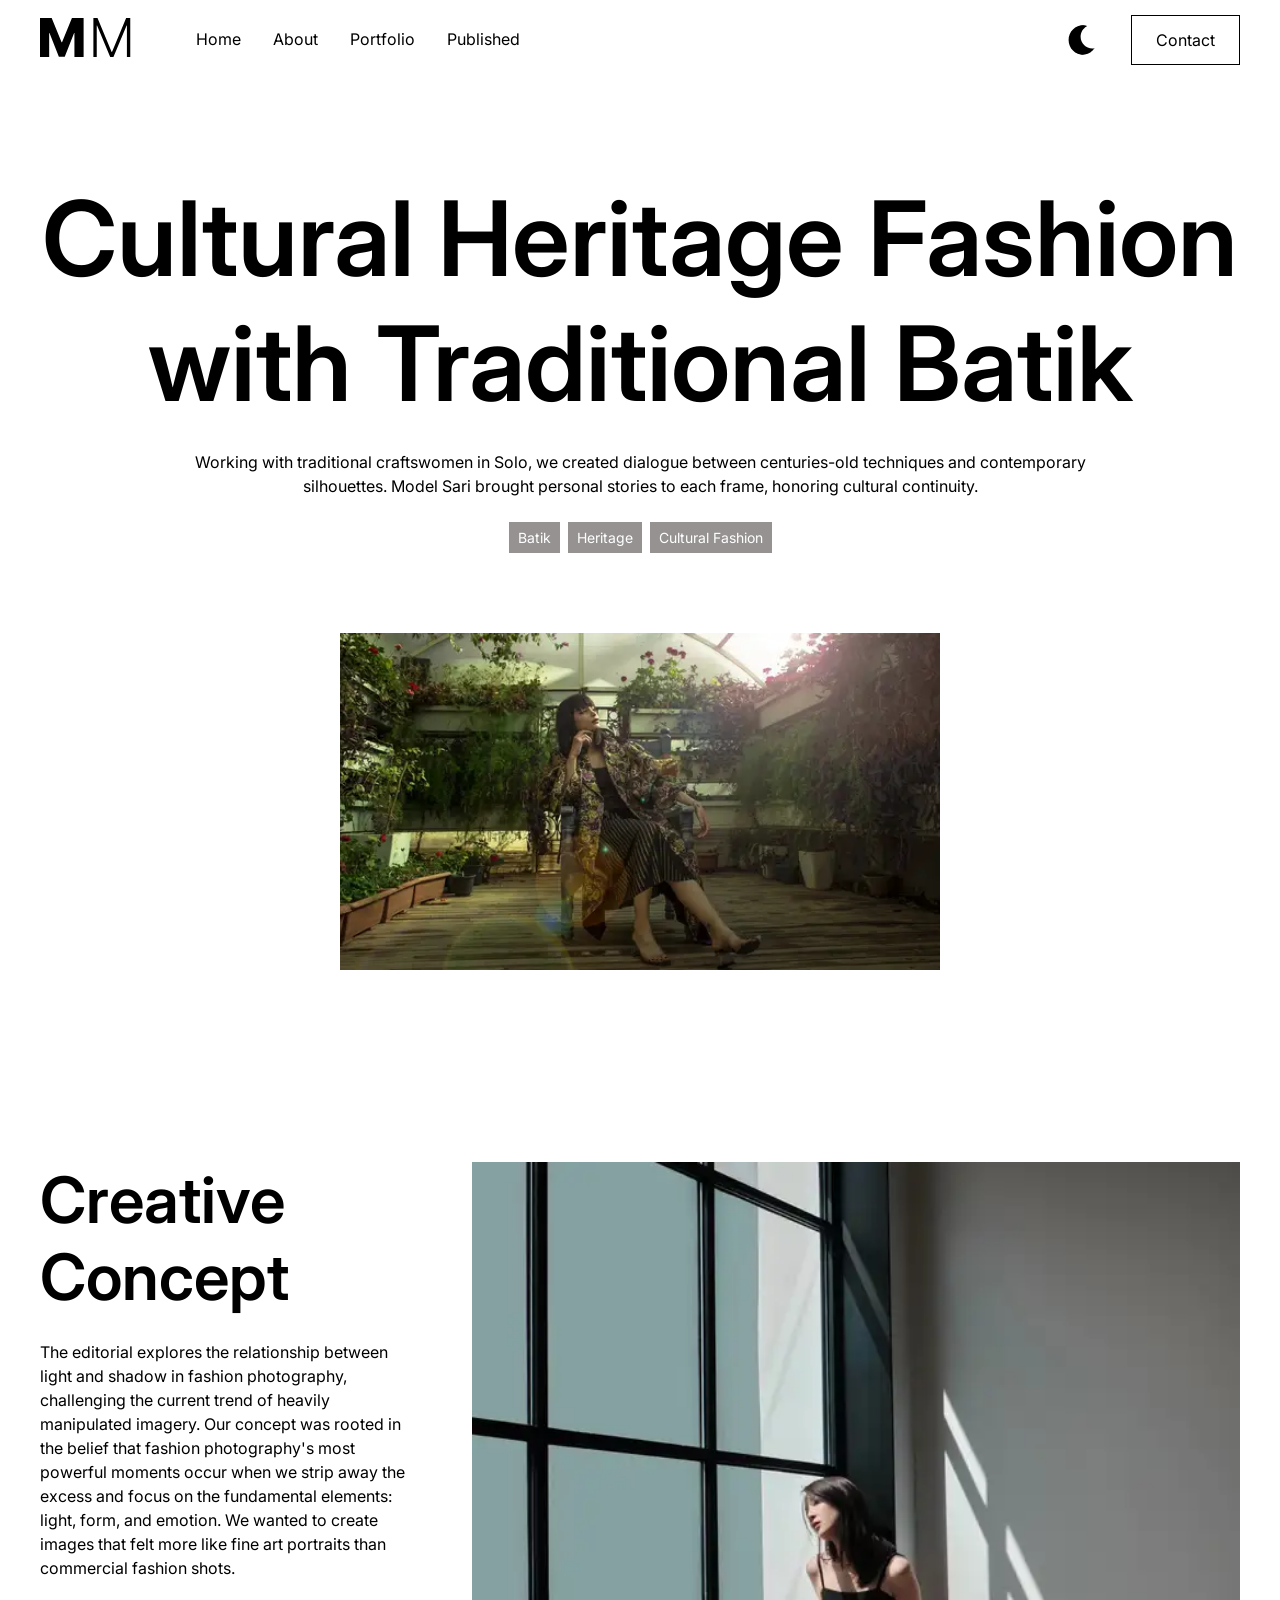
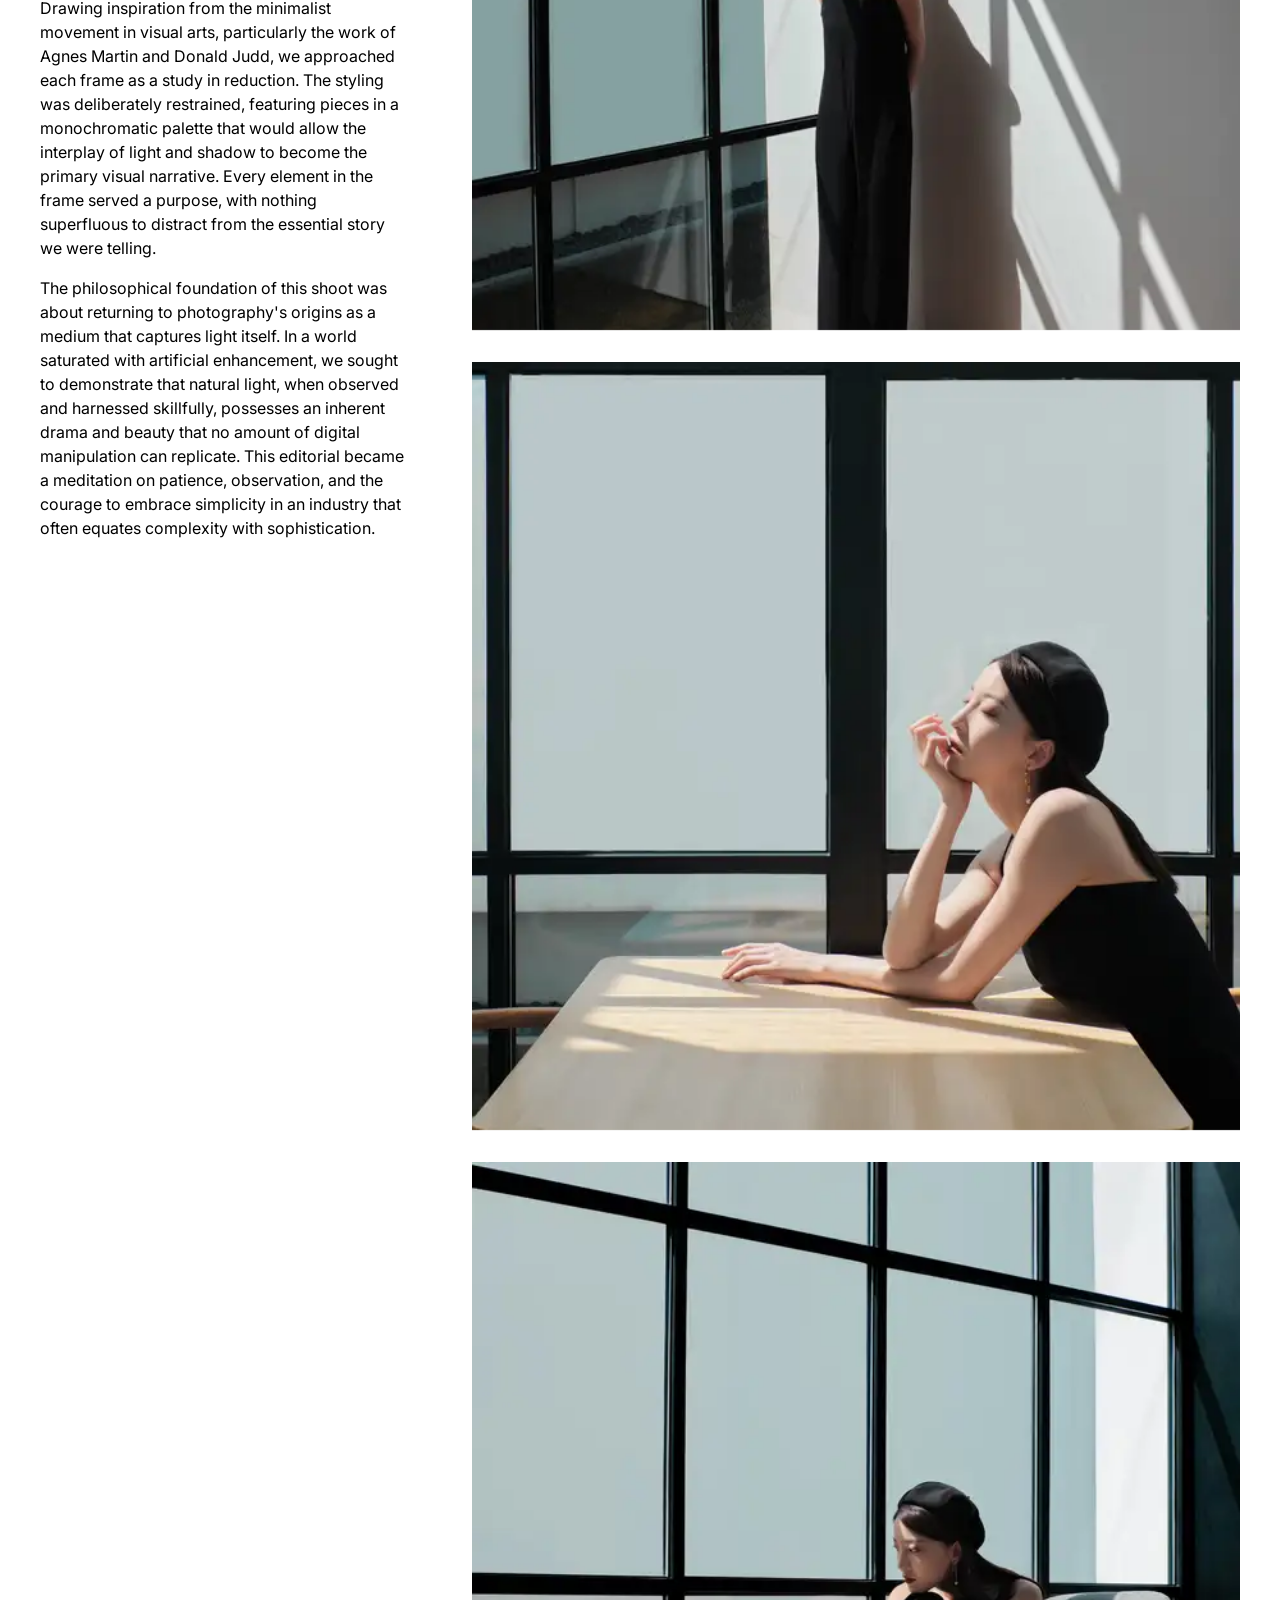
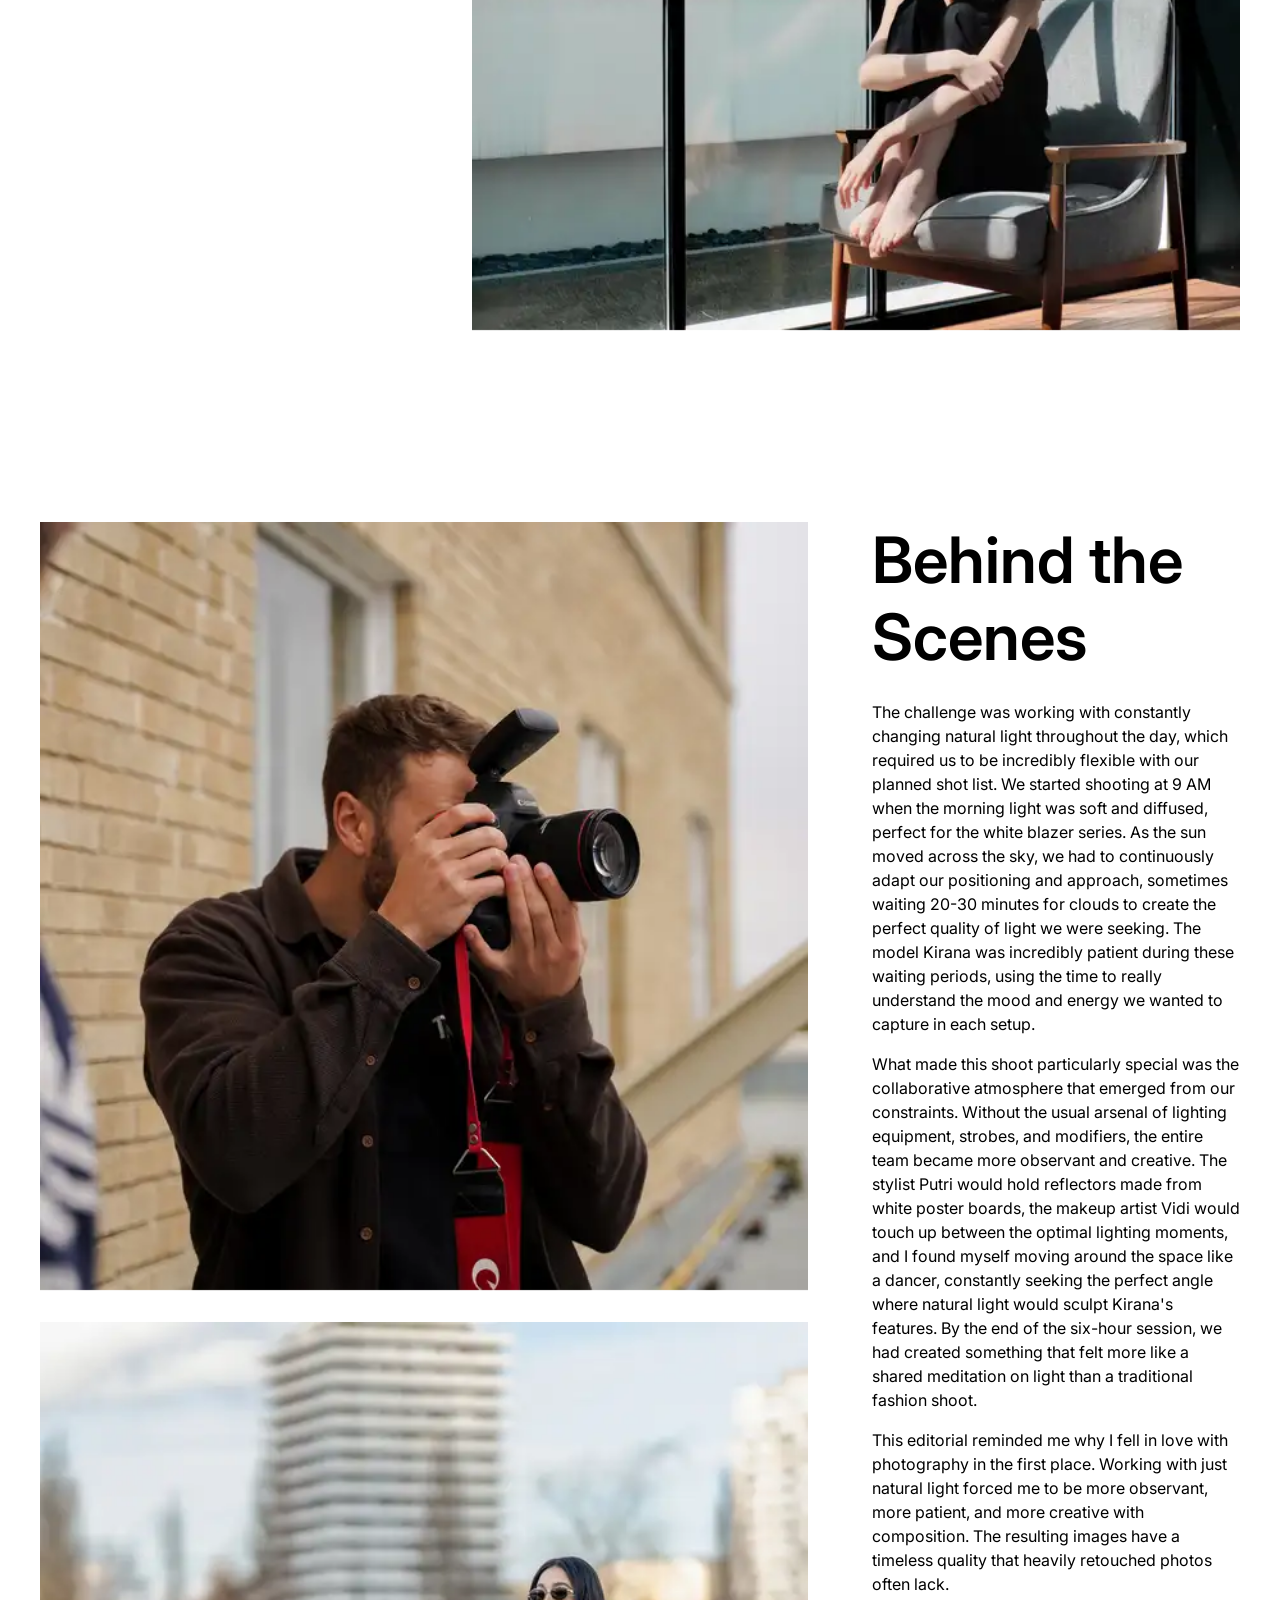
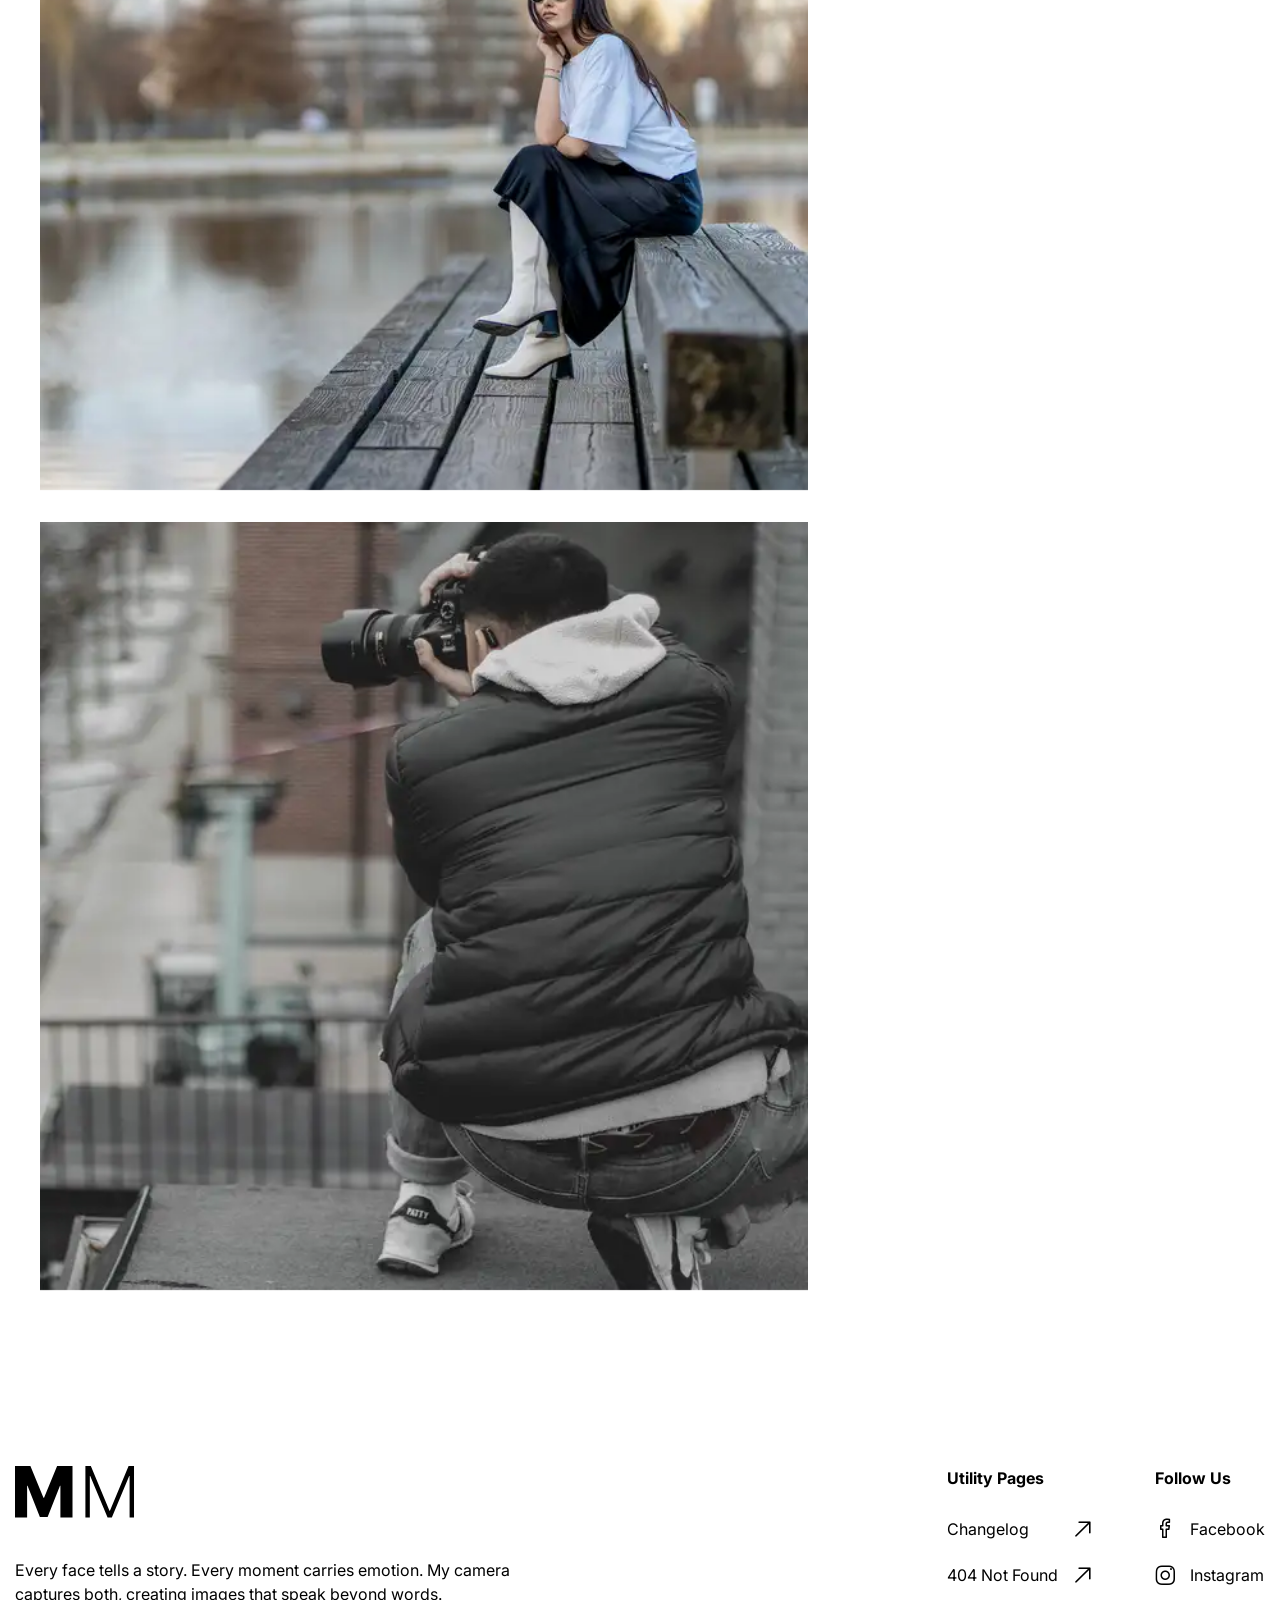
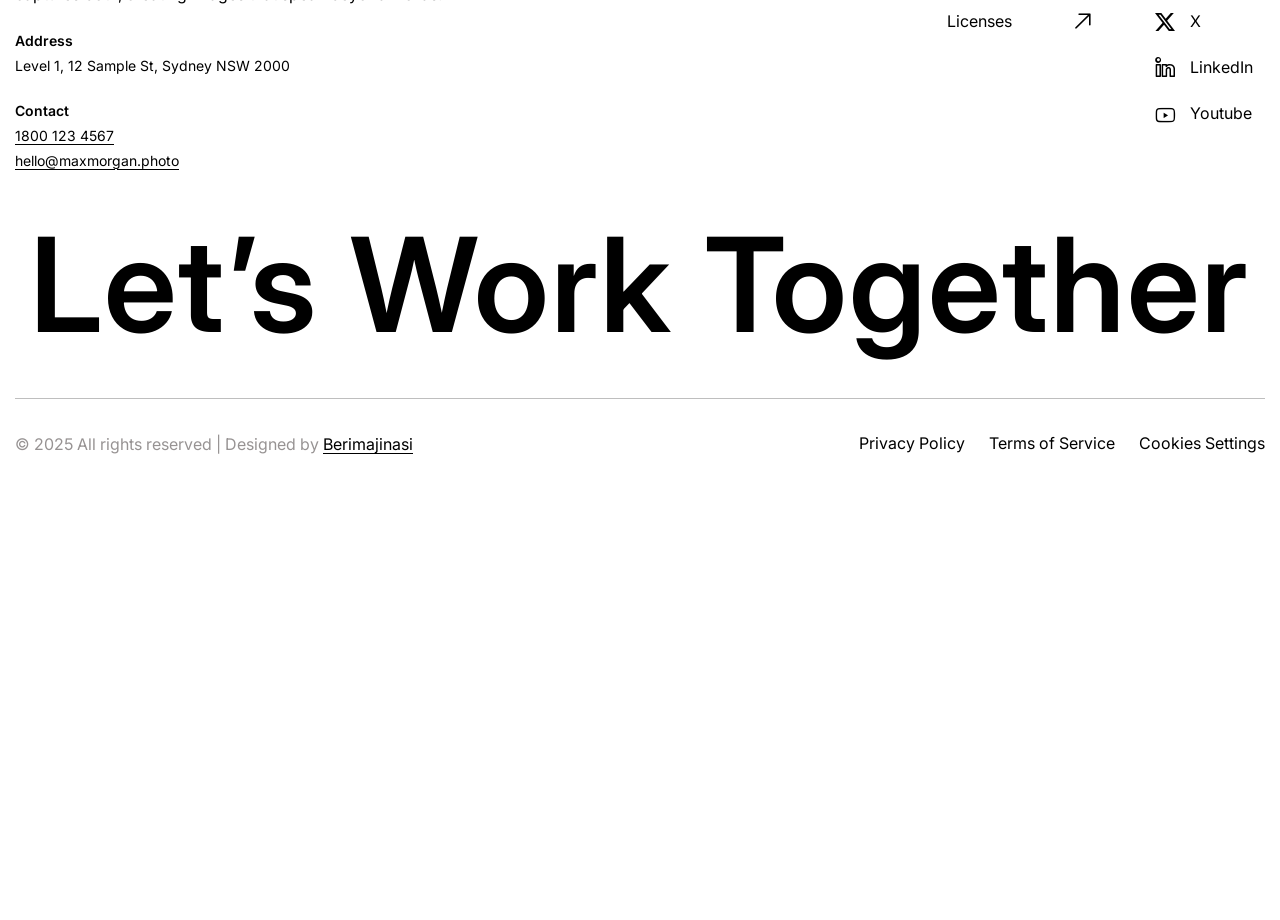
==== commit 3a1675fa: "Updates" ====
--- a/culturalbatik.html
+++ b/culturalbatik.html
@@ -8,15 +8,15 @@
 		<meta name="viewport" content="width=device-width, initial-scale=1.0">
 		<link rel="shortcut icon" href="./assets/img/favicon.ico">
 		<title>Portfolio Cultural Batik</title>
-		<link rel="modulepreload" crossorigin href="./js/common.min.js?v=1773592631202">
-		<script type="module" crossorigin="" src="./js/popup.min.js?v=1773592631202"></script>
-		<script type="module" crossorigin="" src="./js/labels.min.js?v=1773592631202"></script>
-		<script type="module" crossorigin="" src="./js/blockhead.min.js?v=1773592631202"></script>
-		<script type="module" crossorigin="" src="./js/article.min.js?v=1773592631202"></script>
-		<link rel="stylesheet" crossorigin="" href="./css/popup.min.css?v=1773592631202">
-		<link rel="stylesheet" crossorigin="" href="./css/labels.min.css?v=1773592631202">
-		<link rel="stylesheet" crossorigin="" href="./css/blockhead.min.css?v=1773592631202">
-		<link rel="stylesheet" crossorigin="" href="./css/article.min.css?v=1773592631202">
+		<link rel="modulepreload" crossorigin href="./js/common.min.js?v=1773671965832">
+		<script type="module" crossorigin="" src="./js/popup.min.js?v=1773671965832"></script>
+		<script type="module" crossorigin="" src="./js/labels.min.js?v=1773671965832"></script>
+		<script type="module" crossorigin="" src="./js/blockhead.min.js?v=1773671965832"></script>
+		<script type="module" crossorigin="" src="./js/article.min.js?v=1773671965832"></script>
+		<link rel="stylesheet" crossorigin="" href="./css/popup.min.css?v=1773671965832">
+		<link rel="stylesheet" crossorigin="" href="./css/labels.min.css?v=1773671965832">
+		<link rel="stylesheet" crossorigin="" href="./css/blockhead.min.css?v=1773671965832">
+		<link rel="stylesheet" crossorigin="" href="./css/article.min.css?v=1773671965832">
 	</head>
 	<body>
 		<div class="wrapper">
